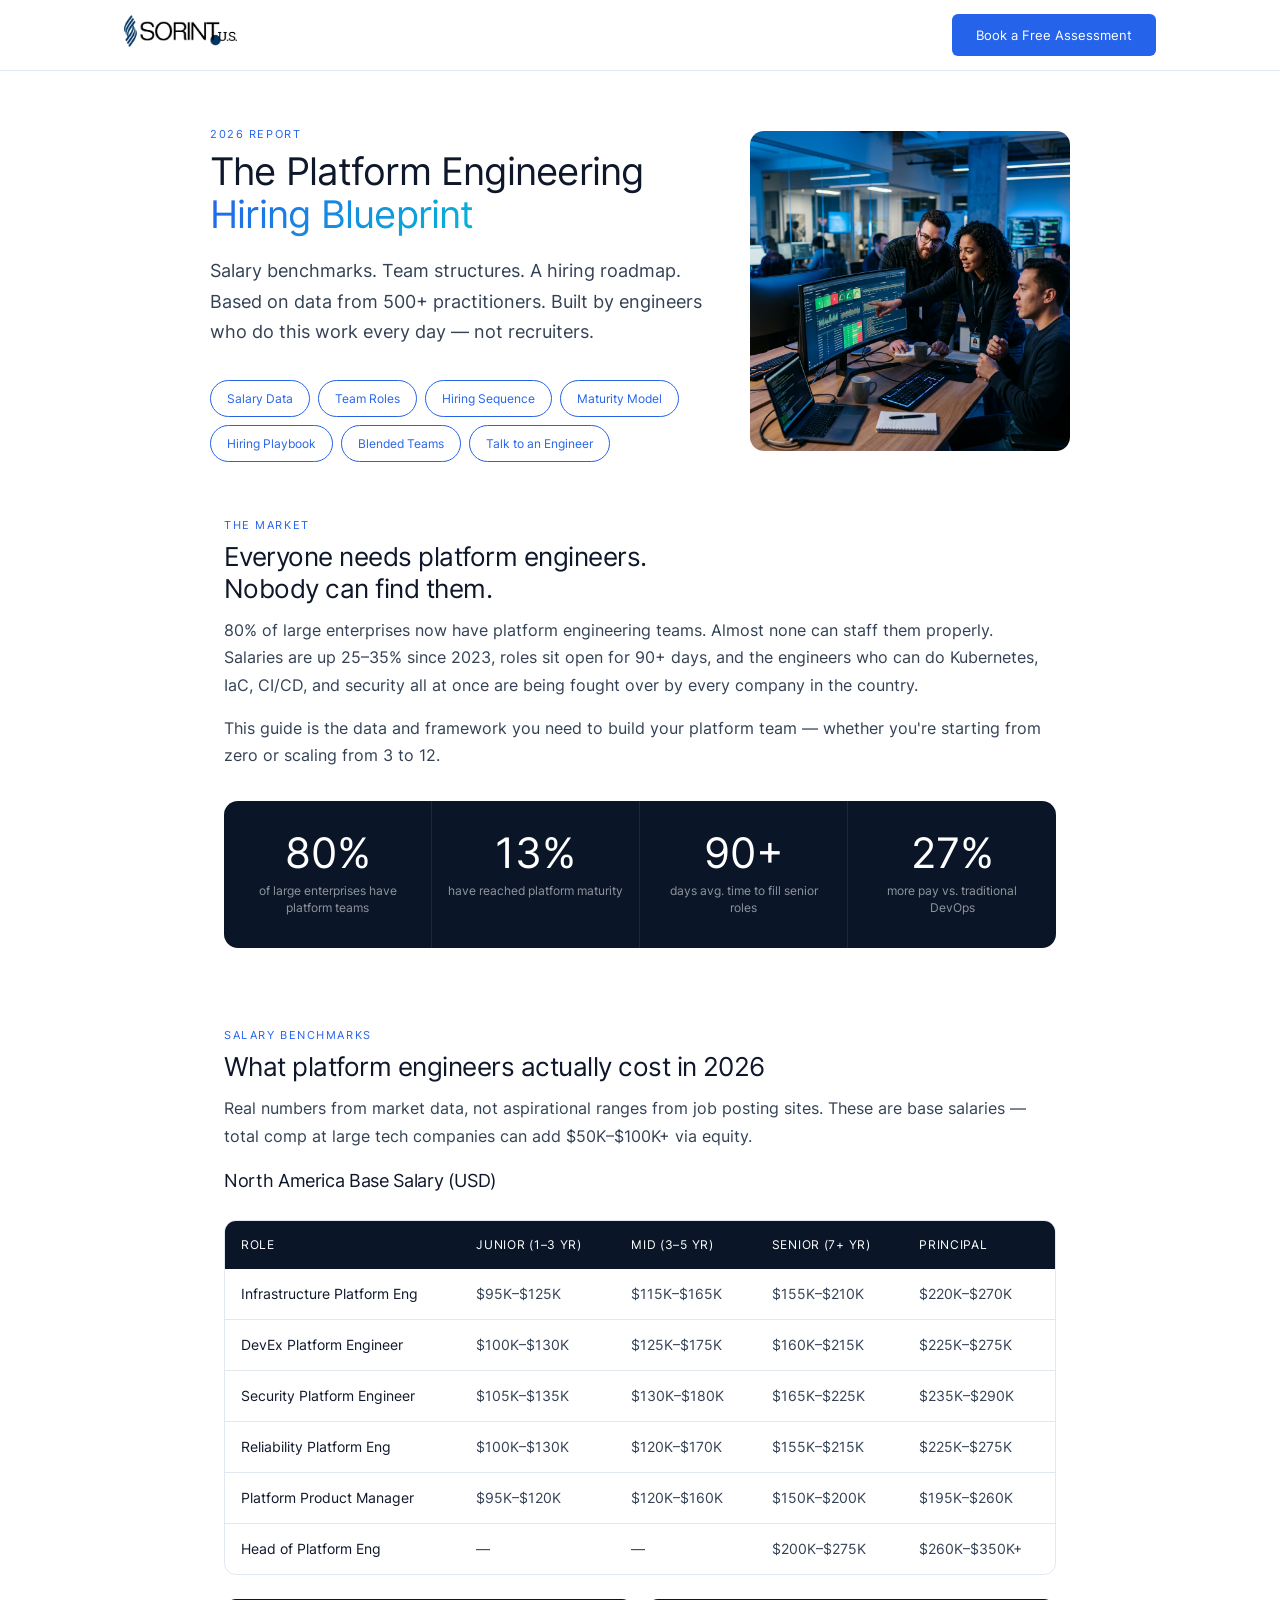
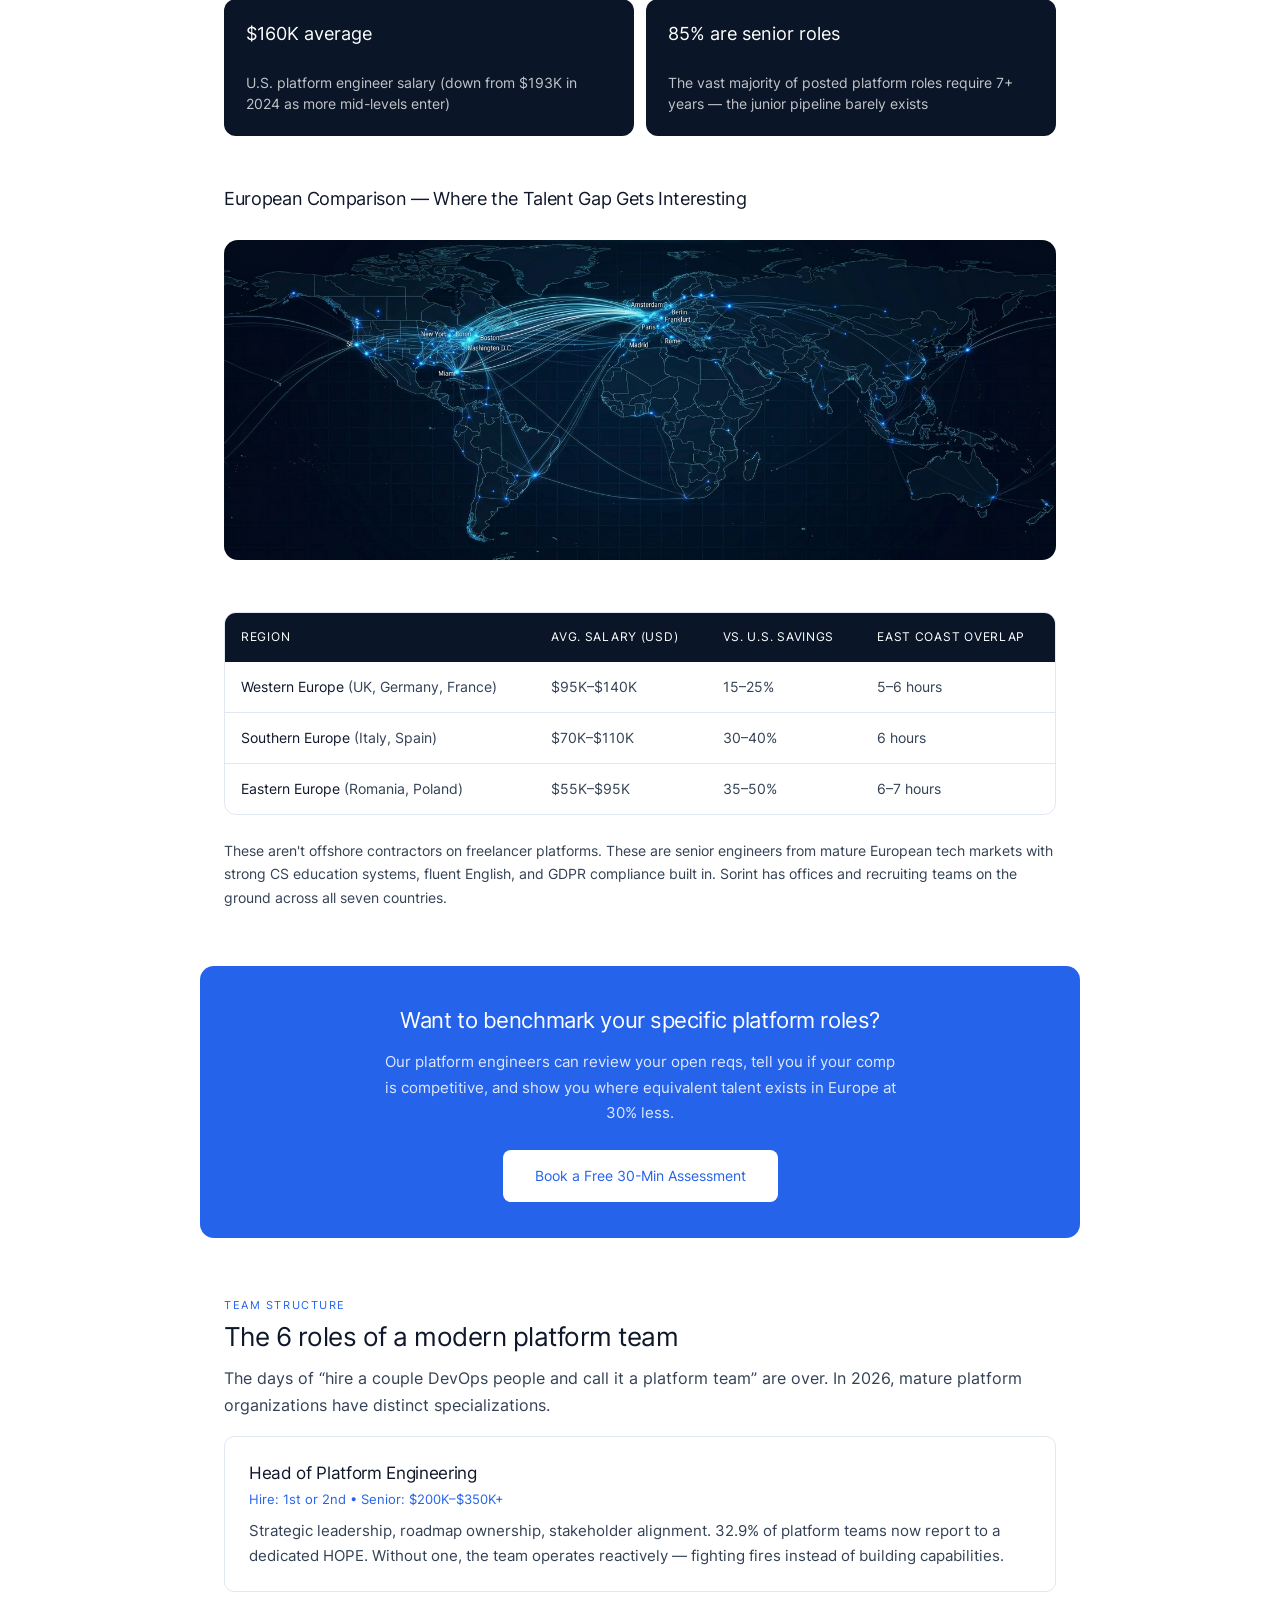
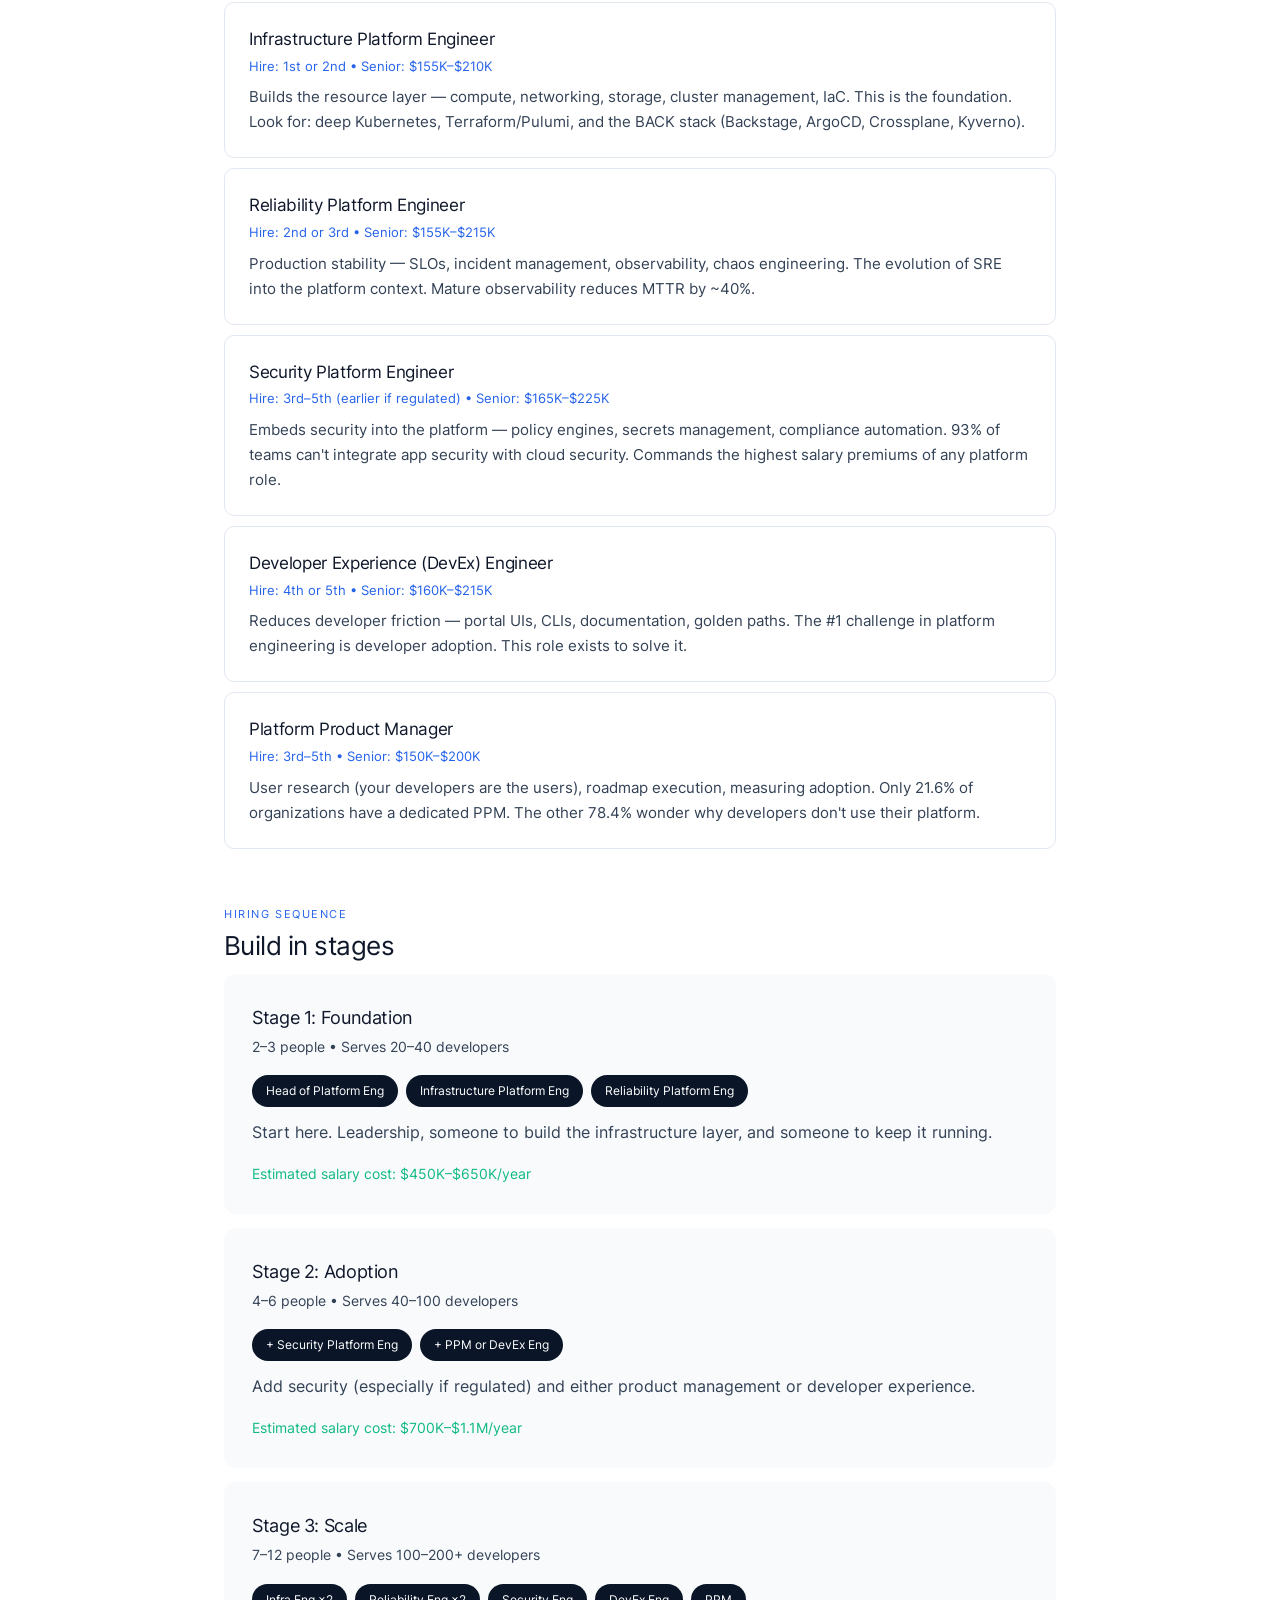
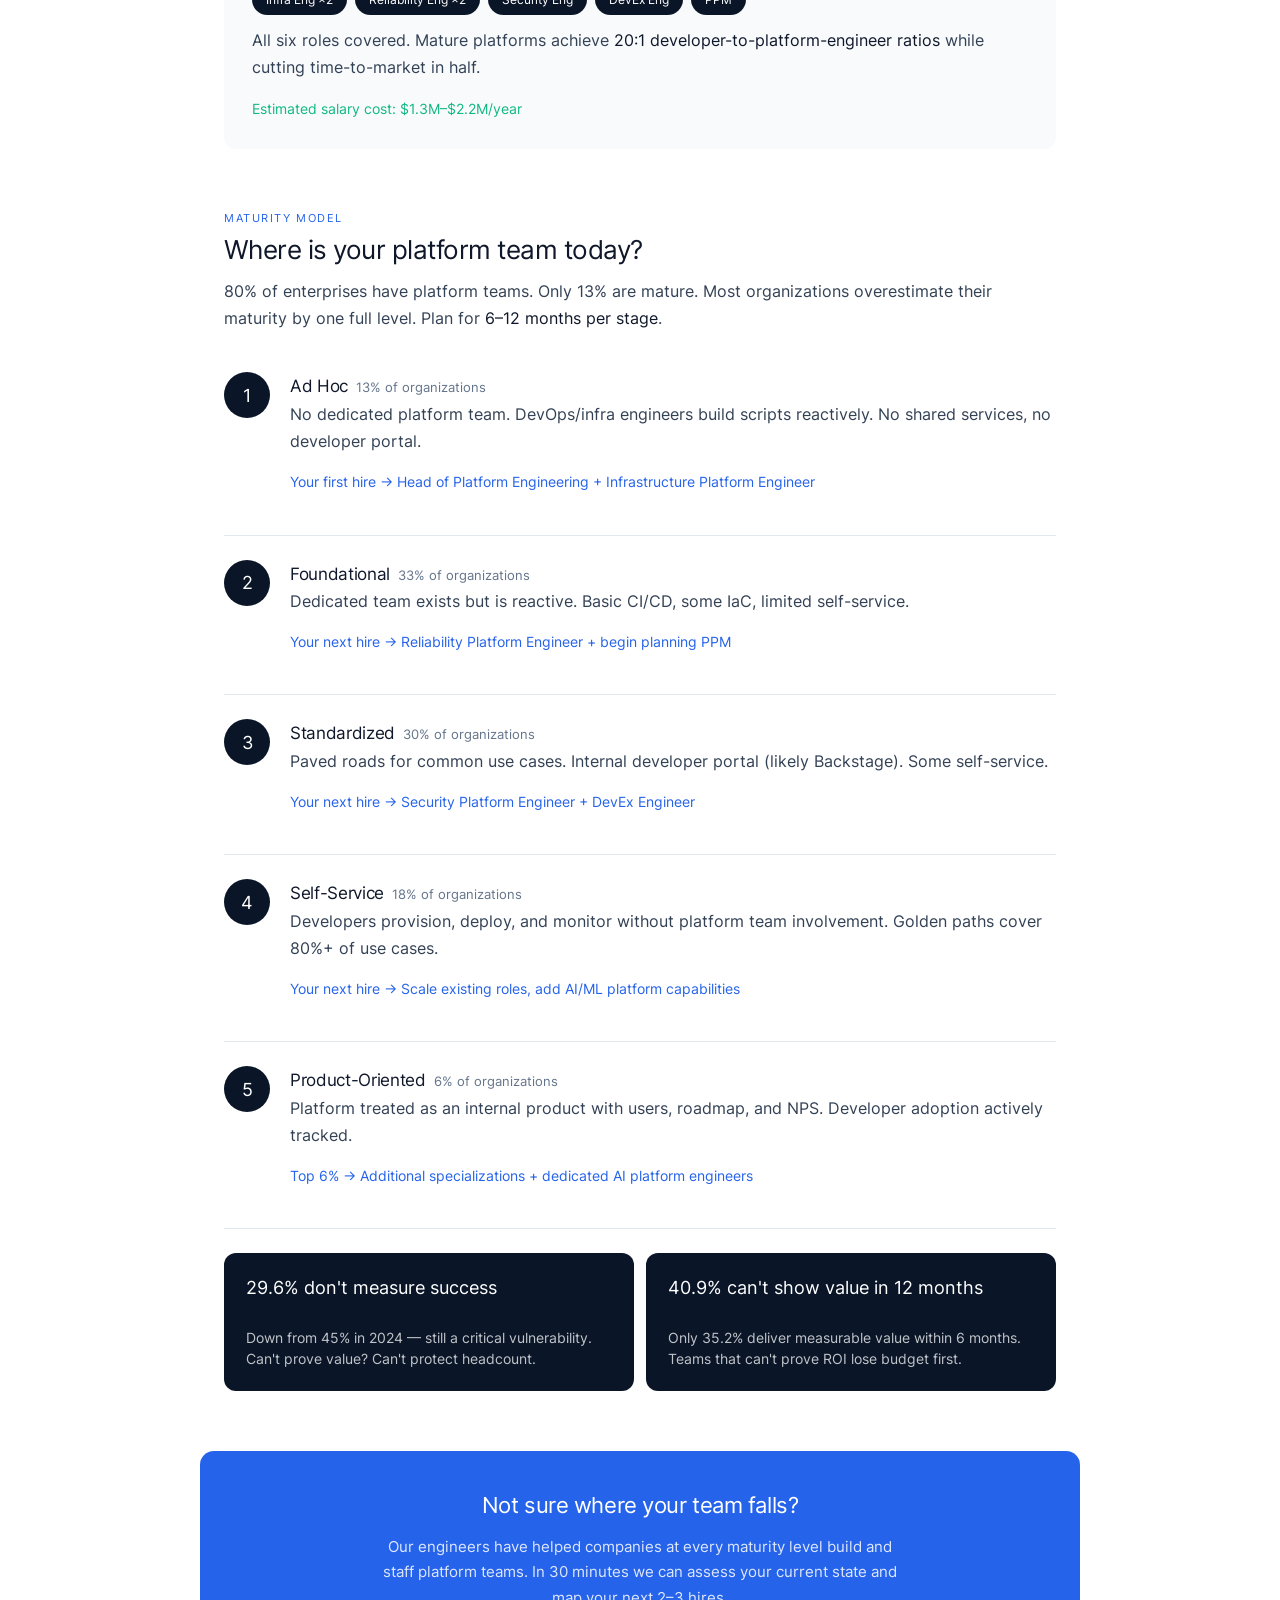
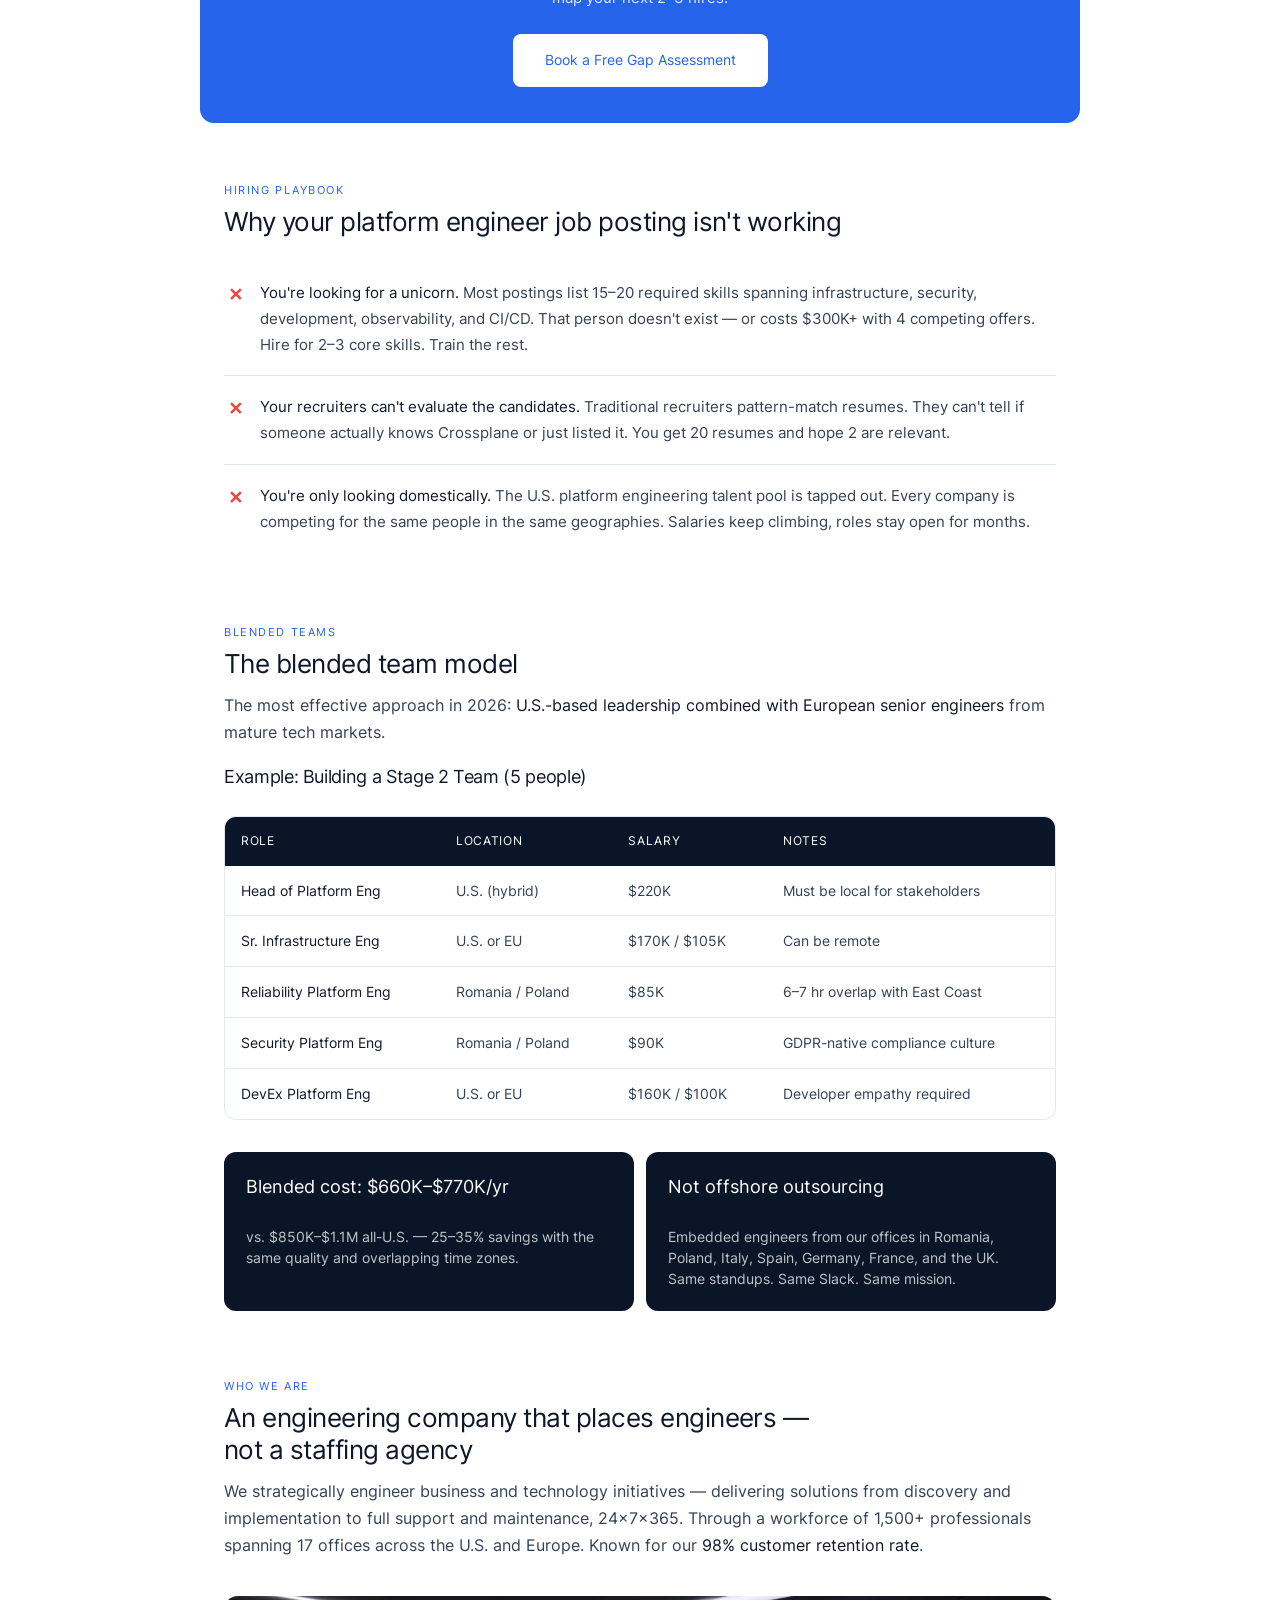
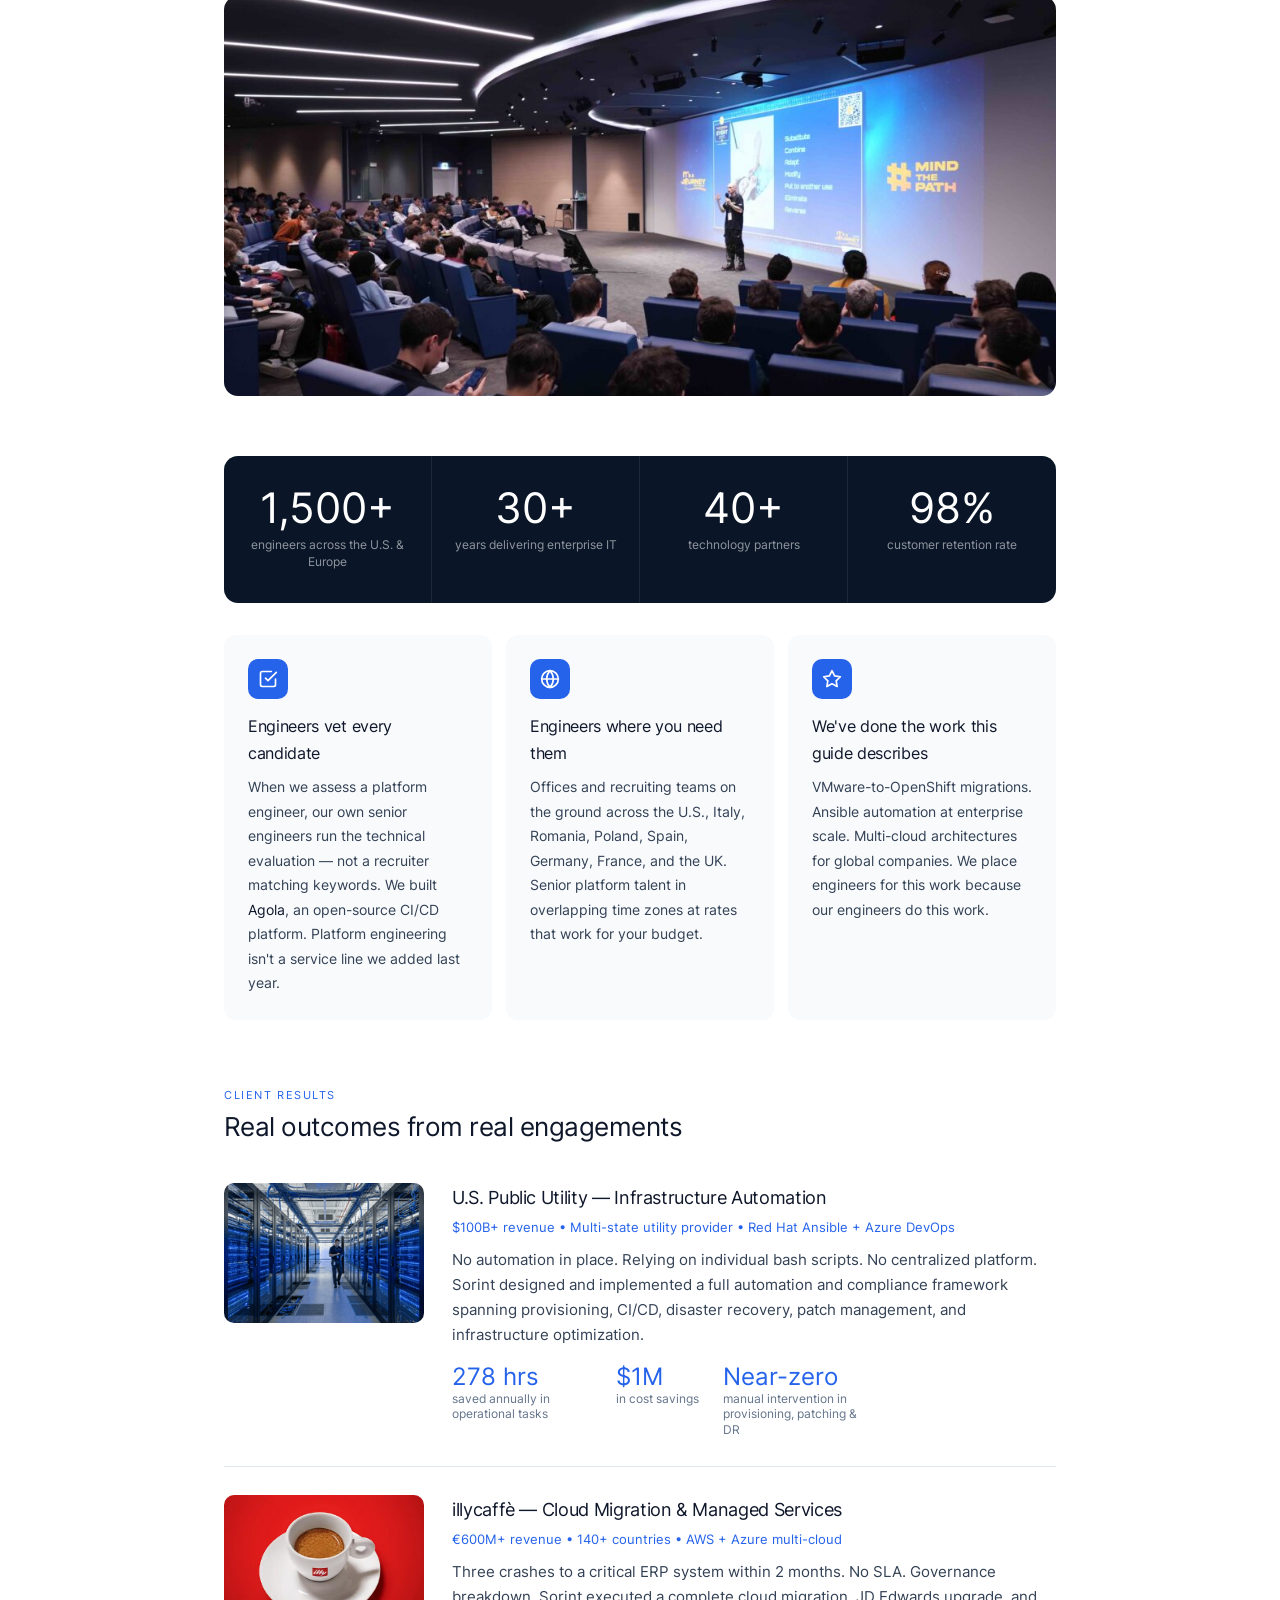
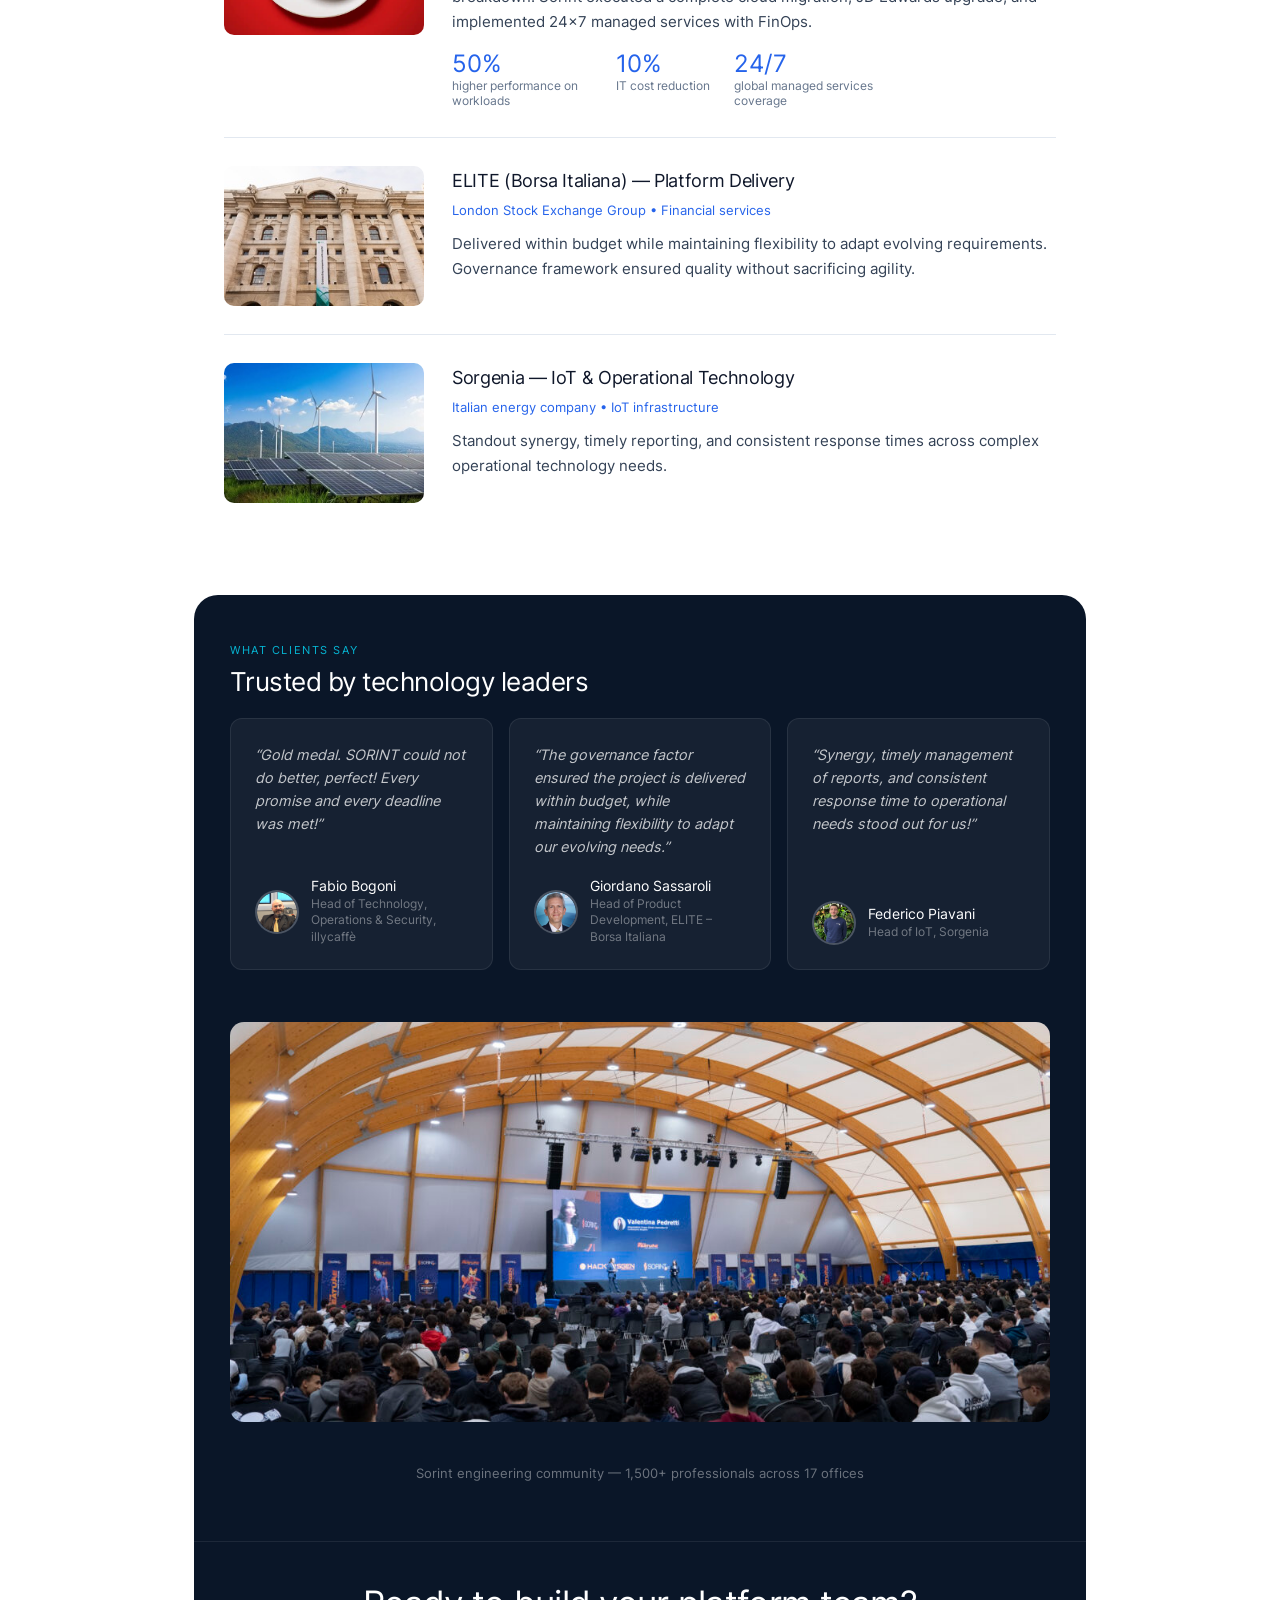
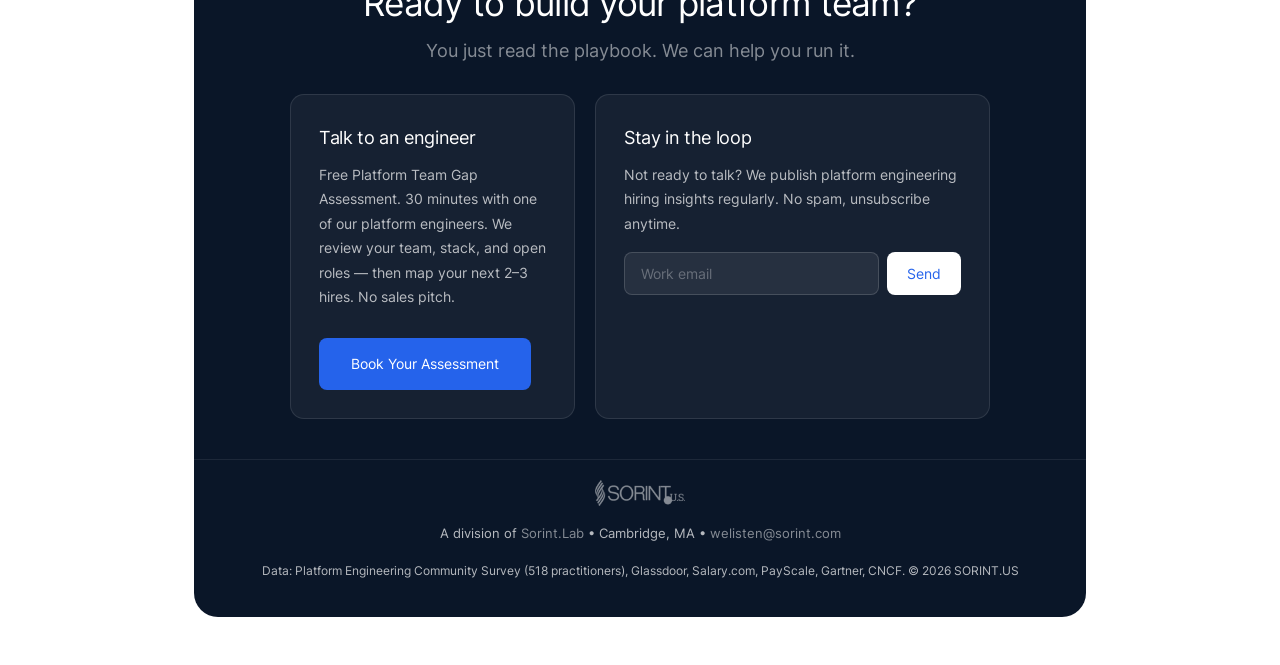
==== index.html @ e0810f4f "Initial deploy: 2026 Platform Engineering Hiring Blueprint Static landing page for Sorint.US lead ge" ====
<!DOCTYPE html>
<html lang="en">
<head>
  <meta charset="UTF-8">
  <meta name="viewport" content="width=device-width, initial-scale=1.0">
  <title>2026 Platform Engineering Hiring Blueprint | Sorint.US</title>
  <meta name="description" content="Salary benchmarks, team structures, and a hiring roadmap for platform engineering teams. Based on 500+ practitioners. Built by engineers, not recruiters.">
  <link rel="stylesheet" href="styles.css">
</head>
<body>

  <!-- ========== HEADER ========== -->
  <header class="site-header">
    <div class="wide">
      <a href="https://sorint.com" target="_blank" rel="noopener">
        <img src="images/SORINT.us-dark-blue-black-300x85.png" alt="SORINT.US">
      </a>
      <a href="#talk" class="header-cta">Book a Free Assessment</a>
    </div>
  </header>

  <!-- ========== HERO ========== -->
  <section class="hero">
    <div class="container hero-grid">
      <div class="hero-text">
        <span class="label">2026 Report</span>
        <h1>The Platform Engineering<br><span class="text-gradient">Hiring Blueprint</span></h1>
        <p class="subhead">
          Salary benchmarks. Team structures. A hiring roadmap.
          Based on data from 500+ practitioners.
          Built by engineers who do this work every day &mdash; not recruiters.
        </p>
        <nav class="jump-nav">
          <a href="#salaries">Salary Data</a>
          <a href="#team">Team Roles</a>
          <a href="#stages">Hiring Sequence</a>
          <a href="#maturity">Maturity Model</a>
          <a href="#playbook">Hiring Playbook</a>
          <a href="#blended">Blended Teams</a>
          <a href="#talk">Talk to an Engineer</a>
        </nav>
      </div>
      <div class="hero-img-wrap">
        <img src="images/hero.jpg" alt="Platform engineers collaborating on infrastructure dashboards" class="hero-img">
      </div>
    </div>
  </section>

  <!-- ========== THE PROBLEM ========== -->
  <section>
    <div class="container">
      <span class="label">The Market</span>
      <h2>Everyone needs platform engineers.<br>Nobody can find them.</h2>
      <p>
        80% of large enterprises now have platform engineering teams. Almost none can staff them properly. Salaries are up 25&ndash;35% since 2023, roles sit open for 90+ days, and the engineers who can do Kubernetes, IaC, CI/CD, and security all at once are being fought over by every company in the country.
      </p>
      <p>
        This guide is the data and framework you need to build your platform team &mdash; whether you're starting from zero or scaling from 3 to 12.
      </p>

      <div class="stats-bar">
        <div class="stat">
          <div class="stat-number">80%</div>
          <div class="stat-label">of large enterprises have platform teams</div>
        </div>
        <div class="stat">
          <div class="stat-number">13%</div>
          <div class="stat-label">have reached platform maturity</div>
        </div>
        <div class="stat">
          <div class="stat-number">90+</div>
          <div class="stat-label">days avg. time to fill senior roles</div>
        </div>
        <div class="stat">
          <div class="stat-number">27%</div>
          <div class="stat-label">more pay vs. traditional DevOps</div>
        </div>
      </div>
    </div>
  </section>

  <!-- ========== SALARY DATA ========== -->
  <section id="salaries">
    <div class="container">
      <span class="label">Salary Benchmarks</span>
      <h2>What platform engineers actually cost in 2026</h2>
      <p>Real numbers from market data, not aspirational ranges from job posting sites. These are base salaries &mdash; total comp at large tech companies can add $50K&ndash;$100K+ via equity.</p>

      <h3>North America Base Salary (USD)</h3>
      <div class="table-wrap">
        <table>
          <thead>
            <tr>
              <th>Role</th>
              <th>Junior (1&ndash;3 yr)</th>
              <th>Mid (3&ndash;5 yr)</th>
              <th>Senior (7+ yr)</th>
              <th>Principal</th>
            </tr>
          </thead>
          <tbody>
            <tr><td><strong>Infrastructure Platform Eng</strong></td><td>$95K&ndash;$125K</td><td>$115K&ndash;$165K</td><td>$155K&ndash;$210K</td><td>$220K&ndash;$270K</td></tr>
            <tr><td><strong>DevEx Platform Engineer</strong></td><td>$100K&ndash;$130K</td><td>$125K&ndash;$175K</td><td>$160K&ndash;$215K</td><td>$225K&ndash;$275K</td></tr>
            <tr><td><strong>Security Platform Engineer</strong></td><td>$105K&ndash;$135K</td><td>$130K&ndash;$180K</td><td>$165K&ndash;$225K</td><td>$235K&ndash;$290K</td></tr>
            <tr><td><strong>Reliability Platform Eng</strong></td><td>$100K&ndash;$130K</td><td>$120K&ndash;$170K</td><td>$155K&ndash;$215K</td><td>$225K&ndash;$275K</td></tr>
            <tr><td><strong>Platform Product Manager</strong></td><td>$95K&ndash;$120K</td><td>$120K&ndash;$160K</td><td>$150K&ndash;$200K</td><td>$195K&ndash;$260K</td></tr>
            <tr><td><strong>Head of Platform Eng</strong></td><td>&mdash;</td><td>&mdash;</td><td>$200K&ndash;$275K</td><td>$260K&ndash;$350K+</td></tr>
          </tbody>
        </table>
      </div>

      <div class="key-stats">
        <div class="key-stat">
          <strong>$160K average</strong><br>
          <span style="color: var(--text-muted); font-size: 0.88rem;">U.S. platform engineer salary (down from $193K in 2024 as more mid-levels enter)</span>
        </div>
        <div class="key-stat">
          <strong>85% are senior roles</strong><br>
          <span style="color: var(--text-muted); font-size: 0.88rem;">The vast majority of posted platform roles require 7+ years &mdash; the junior pipeline barely exists</span>
        </div>
      </div>

      <h3 style="margin-top: 48px;">European Comparison &mdash; Where the Talent Gap Gets Interesting</h3>
      <img src="images/global-map.jpg" alt="US-Europe connectivity network" class="section-photo" style="max-height: 320px; object-fit: cover;">
      <div class="table-wrap">
        <table>
          <thead>
            <tr>
              <th>Region</th>
              <th>Avg. Salary (USD)</th>
              <th>vs. U.S. Savings</th>
              <th>East Coast Overlap</th>
            </tr>
          </thead>
          <tbody>
            <tr><td><strong>Western Europe</strong> (UK, Germany, France)</td><td>$95K&ndash;$140K</td><td>15&ndash;25%</td><td>5&ndash;6 hours</td></tr>
            <tr><td><strong>Southern Europe</strong> (Italy, Spain)</td><td>$70K&ndash;$110K</td><td>30&ndash;40%</td><td>6 hours</td></tr>
            <tr><td><strong>Eastern Europe</strong> (Romania, Poland)</td><td>$55K&ndash;$95K</td><td>35&ndash;50%</td><td>6&ndash;7 hours</td></tr>
          </tbody>
        </table>
      </div>
      <p style="color: var(--text-muted); font-size: 0.88rem;">
        These aren't offshore contractors on freelancer platforms. These are senior engineers from mature European tech markets with strong CS education systems, fluent English, and GDPR compliance built in. Sorint has offices and recruiting teams on the ground across all seven countries.
      </p>
    </div>
  </section>

  <!-- ========== CTA 1 ========== -->
  <div class="cta-wrap">
    <div class="cta-banner">
      <h3>Want to benchmark your specific platform roles?</h3>
      <p>Our platform engineers can review your open reqs, tell you if your comp is competitive, and show you where equivalent talent exists in Europe at 30% less.</p>
      <a href="#talk" class="btn">Book a Free 30-Min Assessment</a>
    </div>
  </div>

  <!-- ========== TEAM STRUCTURE ========== -->
  <section id="team">
    <div class="container">
      <span class="label">Team Structure</span>
      <h2>The 6 roles of a modern platform team</h2>
      <p>The days of &ldquo;hire a couple DevOps people and call it a platform team&rdquo; are over. In 2026, mature platform organizations have distinct specializations.</p>

      <div class="role-card">
        <h3>Head of Platform Engineering</h3>
        <p class="role-meta">Hire: 1st or 2nd &bull; Senior: $200K&ndash;$350K+</p>
        <p>Strategic leadership, roadmap ownership, stakeholder alignment. 32.9% of platform teams now report to a dedicated HOPE. Without one, the team operates reactively &mdash; fighting fires instead of building capabilities.</p>
      </div>

      <div class="role-card">
        <h3>Infrastructure Platform Engineer</h3>
        <p class="role-meta">Hire: 1st or 2nd &bull; Senior: $155K&ndash;$210K</p>
        <p>Builds the resource layer &mdash; compute, networking, storage, cluster management, IaC. This is the foundation. Look for: deep Kubernetes, Terraform/Pulumi, and the BACK stack (Backstage, ArgoCD, Crossplane, Kyverno).</p>
      </div>

      <div class="role-card">
        <h3>Reliability Platform Engineer</h3>
        <p class="role-meta">Hire: 2nd or 3rd &bull; Senior: $155K&ndash;$215K</p>
        <p>Production stability &mdash; SLOs, incident management, observability, chaos engineering. The evolution of SRE into the platform context. Mature observability reduces MTTR by ~40%.</p>
      </div>

      <div class="role-card">
        <h3>Security Platform Engineer</h3>
        <p class="role-meta">Hire: 3rd&ndash;5th (earlier if regulated) &bull; Senior: $165K&ndash;$225K</p>
        <p>Embeds security into the platform &mdash; policy engines, secrets management, compliance automation. 93% of teams can't integrate app security with cloud security. Commands the highest salary premiums of any platform role.</p>
      </div>

      <div class="role-card">
        <h3>Developer Experience (DevEx) Engineer</h3>
        <p class="role-meta">Hire: 4th or 5th &bull; Senior: $160K&ndash;$215K</p>
        <p>Reduces developer friction &mdash; portal UIs, CLIs, documentation, golden paths. The #1 challenge in platform engineering is developer adoption. This role exists to solve it.</p>
      </div>

      <div class="role-card">
        <h3>Platform Product Manager</h3>
        <p class="role-meta">Hire: 3rd&ndash;5th &bull; Senior: $150K&ndash;$200K</p>
        <p>User research (your developers are the users), roadmap execution, measuring adoption. Only 21.6% of organizations have a dedicated PPM. The other 78.4% wonder why developers don't use their platform.</p>
      </div>

    </div>
  </section>

  <section id="stages">
    <div class="container">
      <span class="label">Hiring Sequence</span>
      <h2>Build in stages</h2>

      <div class="stage">
        <h3>Stage 1: Foundation</h3>
        <p style="color: var(--text-muted); font-size: 0.9rem;">2&ndash;3 people &bull; Serves 20&ndash;40 developers</p>
        <div class="stage-roles">
          <span>Head of Platform Eng</span>
          <span>Infrastructure Platform Eng</span>
          <span>Reliability Platform Eng</span>
        </div>
        <p>Start here. Leadership, someone to build the infrastructure layer, and someone to keep it running.</p>
        <div class="cost">Estimated salary cost: $450K&ndash;$650K/year</div>
      </div>

      <div class="stage">
        <h3>Stage 2: Adoption</h3>
        <p style="color: var(--text-muted); font-size: 0.9rem;">4&ndash;6 people &bull; Serves 40&ndash;100 developers</p>
        <div class="stage-roles">
          <span>+ Security Platform Eng</span>
          <span>+ PPM or DevEx Eng</span>
        </div>
        <p>Add security (especially if regulated) and either product management or developer experience.</p>
        <div class="cost">Estimated salary cost: $700K&ndash;$1.1M/year</div>
      </div>

      <div class="stage">
        <h3>Stage 3: Scale</h3>
        <p style="color: var(--text-muted); font-size: 0.9rem;">7&ndash;12 people &bull; Serves 100&ndash;200+ developers</p>
        <div class="stage-roles">
          <span>Infra Eng &times;2</span>
          <span>Reliability Eng &times;2</span>
          <span>Security Eng</span>
          <span>DevEx Eng</span>
          <span>PPM</span>
        </div>
        <p>All six roles covered. Mature platforms achieve <strong>20:1 developer-to-platform-engineer ratios</strong> while cutting time-to-market in half.</p>
        <div class="cost">Estimated salary cost: $1.3M&ndash;$2.2M/year</div>
      </div>
    </div>
  </section>

  <!-- ========== MATURITY MODEL ========== -->
  <section id="maturity">
    <div class="container">
      <span class="label">Maturity Model</span>
      <h2>Where is your platform team today?</h2>
      <p>80% of enterprises have platform teams. Only 13% are mature. Most organizations overestimate their maturity by one full level. Plan for <strong>6&ndash;12 months per stage</strong>.</p>

      <div class="maturity-level">
        <div class="maturity-num">1</div>
        <div class="maturity-body">
          <h3>Ad Hoc</h3><span class="maturity-pct">13% of organizations</span>
          <p>No dedicated platform team. DevOps/infra engineers build scripts reactively. No shared services, no developer portal.</p>
          <p class="next-hire">Your first hire &rarr; Head of Platform Engineering + Infrastructure Platform Engineer</p>
        </div>
      </div>

      <div class="maturity-level">
        <div class="maturity-num">2</div>
        <div class="maturity-body">
          <h3>Foundational</h3><span class="maturity-pct">33% of organizations</span>
          <p>Dedicated team exists but is reactive. Basic CI/CD, some IaC, limited self-service.</p>
          <p class="next-hire">Your next hire &rarr; Reliability Platform Engineer + begin planning PPM</p>
        </div>
      </div>

      <div class="maturity-level">
        <div class="maturity-num">3</div>
        <div class="maturity-body">
          <h3>Standardized</h3><span class="maturity-pct">30% of organizations</span>
          <p>Paved roads for common use cases. Internal developer portal (likely Backstage). Some self-service.</p>
          <p class="next-hire">Your next hire &rarr; Security Platform Engineer + DevEx Engineer</p>
        </div>
      </div>

      <div class="maturity-level">
        <div class="maturity-num">4</div>
        <div class="maturity-body">
          <h3>Self-Service</h3><span class="maturity-pct">18% of organizations</span>
          <p>Developers provision, deploy, and monitor without platform team involvement. Golden paths cover 80%+ of use cases.</p>
          <p class="next-hire">Your next hire &rarr; Scale existing roles, add AI/ML platform capabilities</p>
        </div>
      </div>

      <div class="maturity-level">
        <div class="maturity-num">5</div>
        <div class="maturity-body">
          <h3>Product-Oriented</h3><span class="maturity-pct">6% of organizations</span>
          <p>Platform treated as an internal product with users, roadmap, and NPS. Developer adoption actively tracked.</p>
          <p class="next-hire">Top 6% &rarr; Additional specializations + dedicated AI platform engineers</p>
        </div>
      </div>

      <div class="key-stats" style="margin-top: 24px;">
        <div class="key-stat">
          <strong>29.6% don't measure success</strong><br>
          <span style="color: var(--text-muted); font-size: 0.88rem;">Down from 45% in 2024 &mdash; still a critical vulnerability. Can't prove value? Can't protect headcount.</span>
        </div>
        <div class="key-stat">
          <strong>40.9% can't show value in 12 months</strong><br>
          <span style="color: var(--text-muted); font-size: 0.88rem;">Only 35.2% deliver measurable value within 6 months. Teams that can't prove ROI lose budget first.</span>
        </div>
      </div>
    </div>
  </section>

  <!-- ========== CTA 2 ========== -->
  <div class="cta-wrap">
    <div class="cta-banner">
      <h3>Not sure where your team falls?</h3>
      <p>Our engineers have helped companies at every maturity level build and staff platform teams. In 30 minutes we can assess your current state and map your next 2&ndash;3 hires.</p>
      <a href="#talk" class="btn">Book a Free Gap Assessment</a>
    </div>
  </div>

  <!-- ========== HIRING PLAYBOOK ========== -->
  <section id="playbook">
    <div class="container">
      <span class="label">Hiring Playbook</span>
      <h2>Why your platform engineer job posting isn't working</h2>

      <ul class="problem-list">
        <li>
          <strong>You're looking for a unicorn.</strong>
          Most postings list 15&ndash;20 required skills spanning infrastructure, security, development, observability, and CI/CD. That person doesn't exist &mdash; or costs $300K+ with 4 competing offers. Hire for 2&ndash;3 core skills. Train the rest.
        </li>
        <li>
          <strong>Your recruiters can't evaluate the candidates.</strong>
          Traditional recruiters pattern-match resumes. They can't tell if someone actually knows Crossplane or just listed it. You get 20 resumes and hope 2 are relevant.
        </li>
        <li>
          <strong>You're only looking domestically.</strong>
          The U.S. platform engineering talent pool is tapped out. Every company is competing for the same people in the same geographies. Salaries keep climbing, roles stay open for months.
        </li>
      </ul>

    </div>
  </section>

  <section id="blended">
    <div class="container">
      <span class="label">Blended Teams</span>
      <h2>The blended team model</h2>
      <p>The most effective approach in 2026: <strong>U.S.-based leadership combined with European senior engineers</strong> from mature tech markets.</p>

      <h3>Example: Building a Stage 2 Team (5 people)</h3>
      <div class="table-wrap">
        <table>
          <thead>
            <tr><th>Role</th><th>Location</th><th>Salary</th><th>Notes</th></tr>
          </thead>
          <tbody>
            <tr><td><strong>Head of Platform Eng</strong></td><td>U.S. (hybrid)</td><td>$220K</td><td>Must be local for stakeholders</td></tr>
            <tr><td><strong>Sr. Infrastructure Eng</strong></td><td>U.S. or EU</td><td>$170K / $105K</td><td>Can be remote</td></tr>
            <tr><td><strong>Reliability Platform Eng</strong></td><td>Romania / Poland</td><td>$85K</td><td>6&ndash;7 hr overlap with East Coast</td></tr>
            <tr><td><strong>Security Platform Eng</strong></td><td>Romania / Poland</td><td>$90K</td><td>GDPR-native compliance culture</td></tr>
            <tr><td><strong>DevEx Platform Eng</strong></td><td>U.S. or EU</td><td>$160K / $100K</td><td>Developer empathy required</td></tr>
          </tbody>
        </table>
      </div>

      <div class="key-stats" style="margin-top: 32px;">
        <div class="key-stat">
          <strong>Blended cost: $660K&ndash;$770K/yr</strong><br>
          <span style="color: var(--text-muted); font-size: 0.88rem;">vs. $850K&ndash;$1.1M all-U.S. &mdash; 25&ndash;35% savings with the same quality and overlapping time zones.</span>
        </div>
        <div class="key-stat">
          <strong>Not offshore outsourcing</strong><br>
          <span style="color: var(--text-muted); font-size: 0.88rem;">Embedded engineers from our offices in Romania, Poland, Italy, Spain, Germany, France, and the UK. Same standups. Same Slack. Same mission.</span>
        </div>
      </div>
    </div>
  </section>

  <!-- ========== CREDIBILITY ========== -->
  <section>
    <div class="container">
      <span class="label">Who We Are</span>
      <h2>An engineering company that places engineers &mdash;<br>not a staffing agency</h2>

      <p>
        We strategically engineer business and technology initiatives &mdash; delivering solutions from discovery and implementation to full support and maintenance, 24&times;7&times;365. Through a workforce of 1,500+ professionals spanning 17 offices across the U.S. and Europe. Known for our <strong>98% customer retention rate</strong>.
      </p>

      <!-- Hero photo -->
      <img src="images/team-collab.jpg" alt="Sorint engineering presentation" class="section-photo">

      <div class="stats-bar">
        <div class="stat">
          <div class="stat-number">1,500+</div>
          <div class="stat-label">engineers across the U.S. &amp; Europe</div>
        </div>
        <div class="stat">
          <div class="stat-number">30+</div>
          <div class="stat-label">years delivering enterprise IT</div>
        </div>
        <div class="stat">
          <div class="stat-number">40+</div>
          <div class="stat-label">technology partners</div>
        </div>
        <div class="stat">
          <div class="stat-number">98%</div>
          <div class="stat-label">customer retention rate</div>
        </div>
      </div>

      <div class="diff-grid" style="margin-top: 32px;">
        <div class="diff-card">
          <div class="diff-icon"><svg width="20" height="20" fill="none" stroke="#fff" stroke-width="2" stroke-linecap="round" stroke-linejoin="round" viewBox="0 0 24 24"><path d="M9 11l3 3L22 4"/><path d="M21 12v7a2 2 0 0 1-2 2H5a2 2 0 0 1-2-2V5a2 2 0 0 1 2-2h11"/></svg></div>
          <h3>Engineers vet every candidate</h3>
          <p>When we assess a platform engineer, our own senior engineers run the technical evaluation &mdash; not a recruiter matching keywords. We built <strong>Agola</strong>, an open-source CI/CD platform. Platform engineering isn't a service line we added last year.</p>
        </div>
        <div class="diff-card">
          <div class="diff-icon"><svg width="20" height="20" fill="none" stroke="#fff" stroke-width="2" stroke-linecap="round" stroke-linejoin="round" viewBox="0 0 24 24"><circle cx="12" cy="12" r="10"/><line x1="2" y1="12" x2="22" y2="12"/><path d="M12 2a15.3 15.3 0 0 1 4 10 15.3 15.3 0 0 1-4 10 15.3 15.3 0 0 1-4-10 15.3 15.3 0 0 1 4-10z"/></svg></div>
          <h3>Engineers where you need them</h3>
          <p>Offices and recruiting teams on the ground across the U.S., Italy, Romania, Poland, Spain, Germany, France, and the UK. Senior platform talent in overlapping time zones at rates that work for your budget.</p>
        </div>
        <div class="diff-card">
          <div class="diff-icon"><svg width="20" height="20" fill="none" stroke="#fff" stroke-width="2" stroke-linecap="round" stroke-linejoin="round" viewBox="0 0 24 24"><polygon points="12 2 15.09 8.26 22 9.27 17 14.14 18.18 21.02 12 17.77 5.82 21.02 7 14.14 2 9.27 8.91 8.26 12 2"/></svg></div>
          <h3>We've done the work this guide describes</h3>
          <p>VMware-to-OpenShift migrations. Ansible automation at enterprise scale. Multi-cloud architectures for global companies. We place engineers for this work because our engineers do this work.</p>
        </div>
      </div>
    </div>
  </section>

  <!-- ========== CASE STUDIES ========== -->
  <section>
    <div class="container">
      <span class="label">Client Results</span>
      <h2>Real outcomes from real engagements</h2>

      <div class="case-study">
        <div class="case-study-img">
          <img src="images/case-datacenter.jpg" alt="Enterprise data center infrastructure">
        </div>
        <div class="case-study-body">
          <h3>U.S. Public Utility &mdash; Infrastructure Automation</h3>
          <p class="case-study-meta">$100B+ revenue &bull; Multi-state utility provider &bull; Red Hat Ansible + Azure DevOps</p>
          <p>No automation in place. Relying on individual bash scripts. No centralized platform. Sorint designed and implemented a full automation and compliance framework spanning provisioning, CI/CD, disaster recovery, patch management, and infrastructure optimization.</p>
          <div class="case-study-results">
            <div class="case-result">
              <div class="case-result-num">278 hrs</div>
              <div class="case-result-label">saved annually in operational tasks</div>
            </div>
            <div class="case-result">
              <div class="case-result-num">$1M</div>
              <div class="case-result-label">in cost savings</div>
            </div>
            <div class="case-result">
              <div class="case-result-num">Near-zero</div>
              <div class="case-result-label">manual intervention in provisioning, patching &amp; DR</div>
            </div>
          </div>
        </div>
      </div>

      <div class="case-study">
        <div class="case-study-img">
          <img src="images/Picture-2.png" alt="illycaffe">
        </div>
        <div class="case-study-body">
          <h3>illycaff&egrave; &mdash; Cloud Migration &amp; Managed Services</h3>
          <p class="case-study-meta">&euro;600M+ revenue &bull; 140+ countries &bull; AWS + Azure multi-cloud</p>
          <p>Three crashes to a critical ERP system within 2 months. No SLA. Governance breakdown. Sorint executed a complete cloud migration, JD Edwards upgrade, and implemented 24&times;7 managed services with FinOps.</p>
          <div class="case-study-results">
            <div class="case-result">
              <div class="case-result-num">50%</div>
              <div class="case-result-label">higher performance on workloads</div>
            </div>
            <div class="case-result">
              <div class="case-result-num">10%</div>
              <div class="case-result-label">IT cost reduction</div>
            </div>
            <div class="case-result">
              <div class="case-result-num">24/7</div>
              <div class="case-result-label">global managed services coverage</div>
            </div>
          </div>
        </div>
      </div>

      <div class="case-study">
        <div class="case-study-img">
          <img src="images/Picture-1.jpg" alt="Borsa Italiana">
        </div>
        <div class="case-study-body">
          <h3>ELITE (Borsa Italiana) &mdash; Platform Delivery</h3>
          <p class="case-study-meta">London Stock Exchange Group &bull; Financial services</p>
          <p>Delivered within budget while maintaining flexibility to adapt evolving requirements. Governance framework ensured quality without sacrificing agility.</p>
        </div>
      </div>

      <div class="case-study">
        <div class="case-study-img">
          <img src="images/Picture-3.jpg" alt="Sorgenia renewable energy">
        </div>
        <div class="case-study-body">
          <h3>Sorgenia &mdash; IoT &amp; Operational Technology</h3>
          <p class="case-study-meta">Italian energy company &bull; IoT infrastructure</p>
          <p>Standout synergy, timely reporting, and consistent response times across complex operational technology needs.</p>
        </div>
      </div>
    </div>
  </section>

  <!-- ========== TESTIMONIALS + CTA ========== -->
  <div class="dark-bottom">

  <div class="dark-card">
  <section>
    <div>
      <span class="label">What Clients Say</span>
      <h2>Trusted by technology leaders</h2>

      <div class="testimonial-grid">
        <div class="testimonial-card">
          <blockquote>&ldquo;Gold medal. SORINT could not do better, perfect! Every promise and every deadline was met!&rdquo;</blockquote>
          <div class="testimonial-author">
            <img src="images/Fabio-Bogoni-80x80.png" alt="Fabio Bogoni">
            <div>
              <strong>Fabio Bogoni</strong>
              <span>Head of Technology, Operations &amp; Security, illycaff&egrave;</span>
            </div>
          </div>
        </div>

        <div class="testimonial-card">
          <blockquote>&ldquo;The governance factor ensured the project is delivered within budget, while maintaining flexibility to adapt our evolving needs.&rdquo;</blockquote>
          <div class="testimonial-author">
            <img src="images/Giordano-Sassaroli-80x80.png" alt="Giordano Sassaroli">
            <div>
              <strong>Giordano Sassaroli</strong>
              <span>Head of Product Development, ELITE &ndash; Borsa Italiana</span>
            </div>
          </div>
        </div>

        <div class="testimonial-card">
          <blockquote>&ldquo;Synergy, timely management of reports, and consistent response time to operational needs stood out for us!&rdquo;</blockquote>
          <div class="testimonial-author">
            <img src="images/Federico-Piavani-78x80.png" alt="Federico Piavani">
            <div>
              <strong>Federico Piavani</strong>
              <span>Head of IoT, Sorgenia</span>
            </div>
          </div>
        </div>
      </div>

      <img src="images/hackathon.jpg" alt="Sorint hackathon event" class="section-photo" style="margin-top: 32px;">
      <p style="text-align: center; color: rgba(255,255,255,0.4); font-size: 0.82rem; margin-top: 12px;">Sorint engineering community &mdash; 1,500+ professionals across 17 offices</p>
    </div>
  </section>

  <div class="final-cta" id="talk">
    <div>
      <h2>Ready to build your platform team?</h2>
      <p class="subhead" style="margin: 0 auto 12px;">You just read the playbook. We can help you run it.</p>

      <div class="final-cta-grid">
        <div class="final-cta-box">
          <h3>Talk to an engineer</h3>
          <p>Free Platform Team Gap Assessment. 30 minutes with one of our platform engineers. We review your team, stack, and open roles &mdash; then map your next 2&ndash;3 hires. No sales pitch.</p>
          <a href="https://calendly.com" class="btn" target="_blank" rel="noopener" style="margin-top: 12px; background: var(--blue); color: #fff;">Book Your Assessment</a>
        </div>
        <div class="final-cta-box">
          <h3>Stay in the loop</h3>
          <p>Not ready to talk? We publish platform engineering hiring insights regularly. No spam, unsubscribe anytime.</p>
          <form class="email-form" action="https://formspree.io/f/YOUR_FORM_ID" method="POST">
            <input type="email" name="email" placeholder="Work email" required>
            <button type="submit" class="btn">Send</button>
          </form>
        </div>
      </div>
    </div>
  </div>

  <footer>
    <div>
      <img src="images/SORINT.us-dark-blue-black-150x43.png" alt="SORINT.US"><br>
      <p>A division of <a href="https://www.sorint.com" target="_blank" rel="noopener">Sorint.Lab</a> &bull; Cambridge, MA &bull; <a href="mailto:welisten@sorint.com">welisten@sorint.com</a></p>
      <p style="margin-top: 8px; font-size: 0.75rem;">Data: Platform Engineering Community Survey (518 practitioners), Glassdoor, Salary.com, PayScale, Gartner, CNCF. &copy; 2026 SORINT.US</p>
    </div>
  </footer>

  </div><!-- end .dark-card -->
  </div><!-- end .dark-bottom -->

</body>
</html>
---- styles.css ----
/* ============================================
   SORINT.US — Platform Engineering Blueprint
   ============================================ */

/* --- Fonts --- */
@font-face {
  font-family: 'SORINTTitles';
  src: url('images/SORINTTitles.woff') format('woff');
  font-weight: normal; font-style: normal; font-display: swap;
}
@font-face {
  font-family: 'SORINTParagraph';
  src: url('images/SORINTParagraph.woff') format('woff');
  font-weight: normal; font-style: normal; font-display: swap;
}
@font-face {
  font-family: 'Inter';
  src: url('images/Inter-VariableFont_slnt_wght.woff') format('woff');
  font-weight: 100 900; font-style: normal; font-display: swap;
}

/* --- Reset --- */
*, *::before, *::after { box-sizing: border-box; margin: 0; padding: 0; }

:root {
  --navy: #0a1628;
  --navy-light: #121d33;
  --blue: #2563eb;
  --blue-bright: #3b82f6;
  --blue-pale: #dbeafe;
  --cyan: #06b6d4;
  --text-dark: #0f172a;
  --text: #334155;
  --text-light: #64748b;
  --border: #e2e8f0;
  --bg: #ffffff;
  --bg-off: #f8fafc;
  --green: #10b981;
  --red: #ef4444;
  --max-w: 880px;
}

html { scroll-behavior: smooth; }

body {
  font-family: 'Inter', 'SORINTParagraph', -apple-system, BlinkMacSystemFont, 'Segoe UI', sans-serif;
  background: var(--bg);
  color: var(--text);
  line-height: 1.7;
  font-size: 16px;
  -webkit-font-smoothing: antialiased;
}

/* --- Layout --- */
.container { max-width: var(--max-w); margin: 0 auto; padding: 0 24px; }
.wide { max-width: 1080px; margin: 0 auto; padding: 0 24px; }

section { padding: 40px 0; }
section + section { padding-top: 0; }

/* --- Typography --- */
h1, h2, h3 {
  font-family: 'SORINTTitles', 'Inter', sans-serif;
  color: var(--text-dark);
  letter-spacing: -0.02em;
}
h1 { font-size: 2.4rem; line-height: 1.12; font-weight: 800; }
h2 { font-size: 1.6rem; font-weight: 700; margin-bottom: 12px; line-height: 1.25; }
h3 { font-size: 1.1rem; font-weight: 700; margin-bottom: 6px; }
p { margin-bottom: 16px; }
strong { color: var(--text-dark); }

.subhead {
  font-size: 1.12rem;
  color: var(--text);
  line-height: 1.7;
  max-width: 620px;
}

.label {
  display: inline-block;
  font-size: 0.7rem;
  font-weight: 800;
  text-transform: uppercase;
  letter-spacing: 0.14em;
  color: var(--blue);
  margin-bottom: 6px;
}

.text-gradient {
  background: linear-gradient(135deg, var(--blue) 0%, var(--cyan) 100%);
  -webkit-background-clip: text;
  -webkit-text-fill-color: transparent;
  background-clip: text;
}

/* --- Header --- */
.site-header {
  padding: 14px 0;
  background: var(--bg);
  border-bottom: 1px solid var(--border);
  position: sticky;
  top: 0;
  z-index: 100;
}

.site-header .wide {
  display: flex;
  align-items: center;
  justify-content: space-between;
}

.site-header img { height: 32px; width: auto; }

.header-cta {
  font-size: 0.82rem;
  font-weight: 700;
  color: #fff;
  background: var(--blue);
  padding: 10px 24px;
  border-radius: 6px;
  text-decoration: none;
  transition: background 0.15s;
}
.header-cta:hover { background: var(--blue-bright); }

/* --- Hero --- */
.hero {
  padding: 48px 0;
  background: var(--bg);
}
.hero h1 { margin-bottom: 20px; }
.hero .subhead { margin-bottom: 32px; }

.hero-grid {
  display: grid;
  grid-template-columns: 1fr auto;
  gap: 32px;
  align-items: center;
  max-width: 940px;
  margin: 0 auto;
  padding: 0 40px;
}

.hero-img-wrap { display: flex; }

.hero-img {
  width: 320px;
  height: 320px;
  border-radius: 14px;
  object-fit: cover;
}

.jump-nav { display: flex; flex-wrap: wrap; gap: 8px; }

.jump-nav a {
  font-size: 0.78rem;
  font-weight: 600;
  color: var(--blue);
  text-decoration: none;
  padding: 7px 16px;
  border: 1.5px solid var(--blue);
  border-radius: 100px;
  transition: all 0.15s;
}
.jump-nav a:hover { background: var(--blue); color: #fff; }

/* --- Stats Bar --- */
.stats-bar {
  display: grid;
  grid-template-columns: repeat(4, 1fr);
  gap: 0;
  margin: 32px 0;
  background: var(--navy);
  border-radius: 14px;
  overflow: hidden;
}

.stat {
  padding: 32px 16px;
  text-align: center;
  border-right: 1px solid rgba(255,255,255,0.08);
}
.stat:last-child { border-right: none; }

.stat-number {
  font-family: 'SORINTTitles', 'Inter', sans-serif;
  font-size: 2.6rem;
  font-weight: 800;
  color: #fff;
  line-height: 1;
  margin-bottom: 8px;
}

.stat-label {
  font-size: 0.78rem;
  color: rgba(255,255,255,0.55);
  line-height: 1.35;
}

/* --- Tables --- */
.table-wrap {
  overflow-x: auto;
  margin: 24px 0;
  border-radius: 12px;
  border: 1px solid var(--border);
}

table { width: 100%; border-collapse: collapse; font-size: 0.88rem; min-width: 580px; }

thead { background: var(--navy); }
th {
  text-align: left;
  padding: 14px 16px;
  font-weight: 700;
  color: #fff;
  font-size: 0.75rem;
  text-transform: uppercase;
  letter-spacing: 0.06em;
}

td {
  padding: 13px 16px;
  border-bottom: 1px solid var(--border);
  color: var(--text);
}
td strong { color: var(--text-dark); font-weight: 600; }
tbody tr:last-child td { border-bottom: none; }
tbody tr:hover { background: #f1f5f9; }

/* --- Key Stat Pairs --- */
.key-stats { display: grid; grid-template-columns: 1fr 1fr; gap: 12px; margin: 20px 0; }

.key-stat {
  background: var(--navy);
  border-radius: 12px;
  padding: 22px;
  color: rgba(255,255,255,0.75);
  font-size: 0.88rem;
  line-height: 1.5;
}
.key-stat strong {
  display: block;
  color: #fff;
  font-size: 1.1rem;
  margin-bottom: 4px;
}

/* --- CTA Banners --- */
.cta-banner {
  background: var(--blue);
  border-radius: 14px;
  padding: 36px 36px;
  margin: 0 auto;
  max-width: var(--max-w);
  text-align: center;
  color: #fff;
}
.cta-banner h3 { font-size: 1.35rem; color: #fff; margin-bottom: 10px; }
.cta-banner p { color: rgba(255,255,255,0.85); max-width: 520px; margin: 0 auto 24px; font-size: 0.94rem; }

.cta-wrap { padding: 0 24px; }
.cta-wrap + section { padding-top: 52px; }

.btn {
  display: inline-block;
  padding: 14px 32px;
  background: #fff;
  color: var(--blue);
  font-weight: 700;
  font-size: 0.9rem;
  text-decoration: none;
  border-radius: 8px;
  border: none;
  cursor: pointer;
  transition: all 0.15s;
  font-family: inherit;
}
.btn:hover { background: #f0f4ff; transform: translateY(-1px); box-shadow: 0 4px 16px rgba(0,0,0,0.15); }

.btn-dark {
  background: var(--blue);
  color: #fff;
}
.btn-dark:hover { background: var(--blue-bright); }

/* --- Role Cards --- */
.role-card {
  border: 1px solid var(--border);
  border-radius: 10px;
  padding: 22px 24px;
  margin-bottom: 10px;
  transition: border-color 0.15s;
}
.role-card:hover { border-color: var(--blue); }
.role-card h3 { color: var(--text-dark); margin-bottom: 2px; font-size: 1.05rem; }
.role-card .role-meta { font-size: 0.8rem; color: var(--blue); font-weight: 600; margin-bottom: 8px; }
.role-card p:last-child { margin-bottom: 0; font-size: 0.92rem; }

/* --- Stages --- */
.stage {
  background: var(--bg-off);
  border-radius: 12px;
  padding: 28px;
  margin-bottom: 14px;
}
.stage h3 { font-size: 1.15rem; margin-bottom: 2px; }
.stage .cost { font-size: 0.88rem; color: var(--green); font-weight: 700; margin-top: 10px; }

.stage-roles { display: flex; flex-wrap: wrap; gap: 8px; margin: 12px 0; }

.stage-roles span {
  font-size: 0.78rem;
  font-weight: 600;
  padding: 5px 14px;
  background: var(--navy);
  border-radius: 100px;
  color: #fff;
}

/* --- Maturity --- */
.maturity-level {
  display: flex;
  gap: 20px;
  padding: 24px 0;
  border-bottom: 1px solid var(--border);
}
.maturity-level:last-child { border-bottom: none; }

.maturity-num {
  flex-shrink: 0;
  width: 46px;
  height: 46px;
  background: var(--navy);
  border-radius: 50%;
  display: flex;
  align-items: center;
  justify-content: center;
  font-family: 'SORINTTitles', 'Inter', sans-serif;
  font-weight: 800;
  font-size: 1.15rem;
  color: #fff;
}

.maturity-body { flex: 1; }
.maturity-body h3 { display: inline; font-size: 1.05rem; }
.maturity-pct { font-size: 0.82rem; color: var(--text-light); margin-left: 8px; }
.next-hire { font-size: 0.85rem; color: var(--blue); margin-top: 6px; font-weight: 600; }

/* --- Problems --- */
.problem-list { list-style: none; margin: 24px 0; }

.problem-list li {
  padding: 18px 0 18px 36px;
  position: relative;
  border-bottom: 1px solid var(--border);
  font-size: 0.95rem;
}
.problem-list li:last-child { border-bottom: none; }
.problem-list li::before {
  content: '\2715';
  position: absolute;
  left: 4px; top: 18px;
  color: var(--red);
  font-weight: 800;
  font-size: 1.1rem;
}

/* --- Proof / Quotes --- */
.proof-box {
  background: var(--navy);
  padding: 28px 32px;
  margin: 24px 0;
  border-radius: 12px;
  color: rgba(255,255,255,0.8);
}
.proof-box strong { color: #fff; }
.proof-box p:last-child { margin-bottom: 0; }
.proof-box .attribution {
  font-size: 0.8rem;
  color: rgba(255,255,255,0.4);
  font-style: italic;
  margin-top: 10px;
}

/* --- Testimonials --- */
.testimonial {
  display: flex;
  gap: 20px;
  align-items: flex-start;
  padding: 24px;
  margin: 14px 0;
  border: 1px solid var(--border);
  border-radius: 12px;
}

.testimonial img {
  width: 56px; height: 56px;
  border-radius: 50%;
  flex-shrink: 0;
  object-fit: cover;
}

.testimonial blockquote {
  font-style: italic;
  color: var(--text);
  margin-bottom: 8px;
  line-height: 1.6;
  font-size: 0.95rem;
}

.testimonial cite {
  font-size: 0.8rem;
  color: var(--text-light);
  font-style: normal;
  font-weight: 600;
}

/* --- Differentiator cards --- */
.diff-grid { display: grid; grid-template-columns: 1fr 1fr 1fr; gap: 14px; margin: 20px 0; }

.diff-card {
  background: var(--bg-off);
  border-radius: 12px;
  padding: 24px;
}
.diff-card h3 { font-size: 1rem; margin-bottom: 8px; }
.diff-card p { font-size: 0.9rem; margin-bottom: 0; }

.diff-icon {
  width: 40px; height: 40px;
  background: var(--blue);
  border-radius: 10px;
  display: flex;
  align-items: center;
  justify-content: center;
  font-size: 1.15rem;
  color: #fff;
  margin-bottom: 14px;
}

/* --- Final CTA --- */
.final-cta {
  text-align: center;
}
.final-cta h2 { color: #fff; font-size: 2.2rem; margin-bottom: 10px; }
.final-cta .subhead { color: rgba(255,255,255,0.5); margin: 0 auto 12px; }

.final-cta-grid {
  display: grid;
  grid-template-columns: 1fr 1fr;
  gap: 20px;
  max-width: 700px;
  margin: 28px auto 0;
  text-align: left;
}

.final-cta-box {
  background: rgba(255,255,255,0.05);
  border: 1px solid rgba(255,255,255,0.1);
  border-radius: 14px;
  padding: 28px;
}
.final-cta-box h3 { color: #fff; margin-bottom: 10px; font-size: 1.1rem; }
.final-cta-box p { color: rgba(255,255,255,0.55); font-size: 0.9rem; }

/* --- Email form --- */
.email-form { display: flex; gap: 8px; margin-top: 16px; }

.email-form input[type="email"] {
  flex: 1;
  padding: 12px 16px;
  background: rgba(255,255,255,0.07);
  border: 1px solid rgba(255,255,255,0.15);
  border-radius: 8px;
  color: #fff;
  font-size: 0.88rem;
  font-family: inherit;
}
.email-form input[type="email"]::placeholder { color: rgba(255,255,255,0.3); }
.email-form input[type="email"]:focus { outline: none; border-color: var(--blue-bright); }

.email-form .btn { padding: 12px 20px; }

/* --- Section Photos --- */
.section-photo {
  width: 100%;
  border-radius: 14px;
  margin: 20px 0;
  object-fit: cover;
  max-height: 400px;
}

/* --- Case Studies --- */
.case-study {
  display: flex;
  gap: 28px;
  padding: 28px 0;
  border-bottom: 1px solid var(--border);
  align-items: flex-start;
}
.case-study:last-child { border-bottom: none; }

.case-study-img {
  flex-shrink: 0;
  width: 200px;
  height: 140px;
  border-radius: 10px;
  overflow: hidden;
  background: var(--bg-off);
}
.case-study-img img {
  width: 100%;
  height: 100%;
  object-fit: cover;
}

.case-study-body { flex: 1; }
.case-study-body h3 { font-size: 1.1rem; margin-bottom: 4px; }
.case-study-meta { font-size: 0.8rem; color: var(--blue); font-weight: 600; margin-bottom: 10px; }
.case-study-body > p:last-of-type { font-size: 0.92rem; margin-bottom: 16px; }

.case-study-results {
  display: flex;
  gap: 24px;
}

.case-result { text-align: left; }

.case-result-num {
  font-family: 'SORINTTitles', 'Inter', sans-serif;
  font-size: 1.5rem;
  font-weight: 800;
  color: var(--blue);
  line-height: 1.1;
}

.case-result-label {
  font-size: 0.75rem;
  color: var(--text-light);
  line-height: 1.3;
  max-width: 140px;
}

/* --- Testimonial Grid (dark bg) --- */
.testimonial-grid {
  display: grid;
  grid-template-columns: 1fr 1fr 1fr;
  gap: 16px;
  margin: 20px 0;
}

.testimonial-card {
  background: rgba(255,255,255,0.05);
  border: 1px solid rgba(255,255,255,0.08);
  border-radius: 12px;
  padding: 24px;
  display: flex;
  flex-direction: column;
  justify-content: space-between;
}

.testimonial-card blockquote {
  font-style: italic;
  color: rgba(255,255,255,0.75);
  line-height: 1.6;
  font-size: 0.9rem;
  margin-bottom: 20px;
}

.testimonial-author {
  display: flex;
  gap: 12px;
  align-items: center;
}

.testimonial-author img {
  width: 44px;
  height: 44px;
  border-radius: 50%;
  object-fit: cover;
  border: 2px solid rgba(255,255,255,0.2);
  background: #1e293b;
}

.testimonial-author strong {
  display: block;
  color: #fff;
  font-size: 0.85rem;
  line-height: 1.3;
}
.testimonial-author span {
  display: block;
  color: rgba(255,255,255,0.4);
  font-size: 0.76rem;
  line-height: 1.35;
}

/* --- Dark Bottom Wrapper --- */
.dark-bottom {
  max-width: 940px;
  margin: 0 auto;
  padding: 24px 24px 48px;
}

.dark-card {
  background: var(--navy);
  border-radius: 24px;
  color: rgba(255,255,255,0.8);
  overflow: hidden;
}

.dark-card section {
  padding: 40px 36px;
}

.dark-card h2, .dark-card h3, .dark-card strong { color: #fff; }
.dark-card .label { color: var(--cyan); }
.dark-card p { color: rgba(255,255,255,0.7); }

.dark-card .final-cta {
  padding: 40px 36px;
  border-top: 1px solid rgba(255,255,255,0.08);
}

.dark-card footer {
  padding: 20px 36px;
}

/* --- Footer --- */
footer {
  border-top: 1px solid rgba(255,255,255,0.08);
  text-align: center;
  font-size: 0.8rem;
  color: rgba(255,255,255,0.35);
}
footer a { color: rgba(255,255,255,0.5); text-decoration: none; }
footer a:hover { color: #fff; text-decoration: underline; }
footer img { height: 26px; width: auto; margin-bottom: 10px; filter: brightness(0) invert(1); opacity: 0.5; }

/* --- Mobile --- */
@media (max-width: 768px) {
  h1 { font-size: 2.1rem; }
  h2 { font-size: 1.6rem; }
  section { padding: 36px 0; }
  .hero { padding: 36px 0; }
  .hero-grid { grid-template-columns: 1fr; gap: 28px; }
  .hero-img-wrap { justify-content: center; }
  .hero-img { max-width: 360px; }
  .stats-bar { grid-template-columns: 1fr 1fr; }
  .key-stats { grid-template-columns: 1fr; }
  .diff-grid { grid-template-columns: 1fr; }
  .final-cta-grid { grid-template-columns: 1fr; }
  .email-form { flex-direction: column; }
  .email-form .btn { width: 100%; text-align: center; }
  .maturity-level { flex-direction: column; gap: 10px; }
  .testimonial { flex-direction: column; }
  .testimonial-grid { grid-template-columns: 1fr; }
  .case-study { flex-direction: column; }
  .case-study-img { width: 100%; height: 180px; }
  .case-study-results { flex-wrap: wrap; gap: 16px; }
}

@media (max-width: 480px) {
  h1 { font-size: 1.8rem; }
  .stats-bar { grid-template-columns: 1fr; }
  .stat-number { font-size: 2rem; }
  .container { padding: 0 16px; }
}

/* --- Print --- */
@media print {
  body { background: #fff; color: #111; font-size: 11pt; }
  .container, .wide { max-width: 100%; padding: 0; }
  .cta-banner, .cta-wrap, .final-cta, .jump-nav, .btn, .email-form, .site-header { display: none; }
  section { padding: 20px 0; break-inside: avoid; }
  h1, h2, h3, strong { color: #111; }
  .stats-bar, .key-stat, .proof-box, .stage-roles span, .maturity-num { background: #eee; color: #111; }
  .stat-number { color: #2563eb; }
  .stat-label, .proof-box .attribution { color: #555; }
  .proof-box strong { color: #111; }
  table { font-size: 9pt; }
  thead { background: #eee; }
  th { color: #111; }
  a { color: #111; text-decoration: none; }
  footer { display: none; }
}
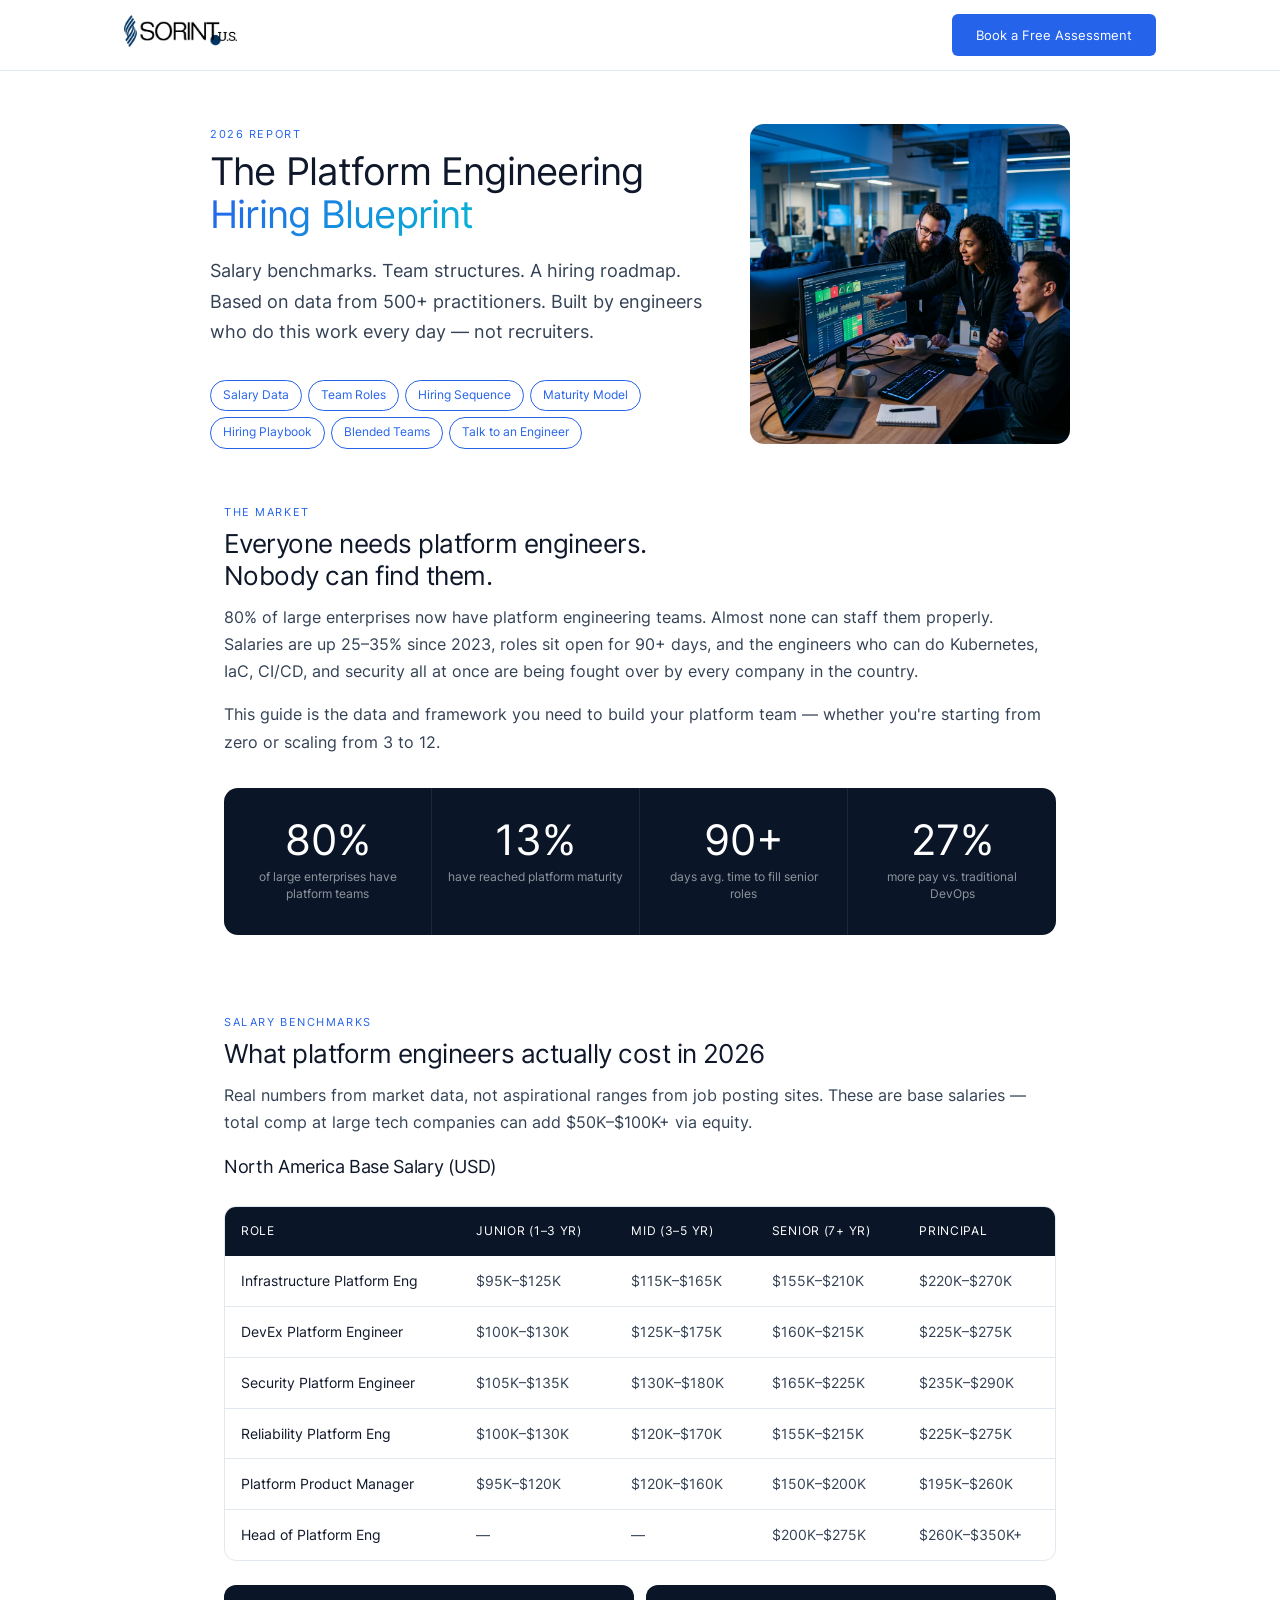
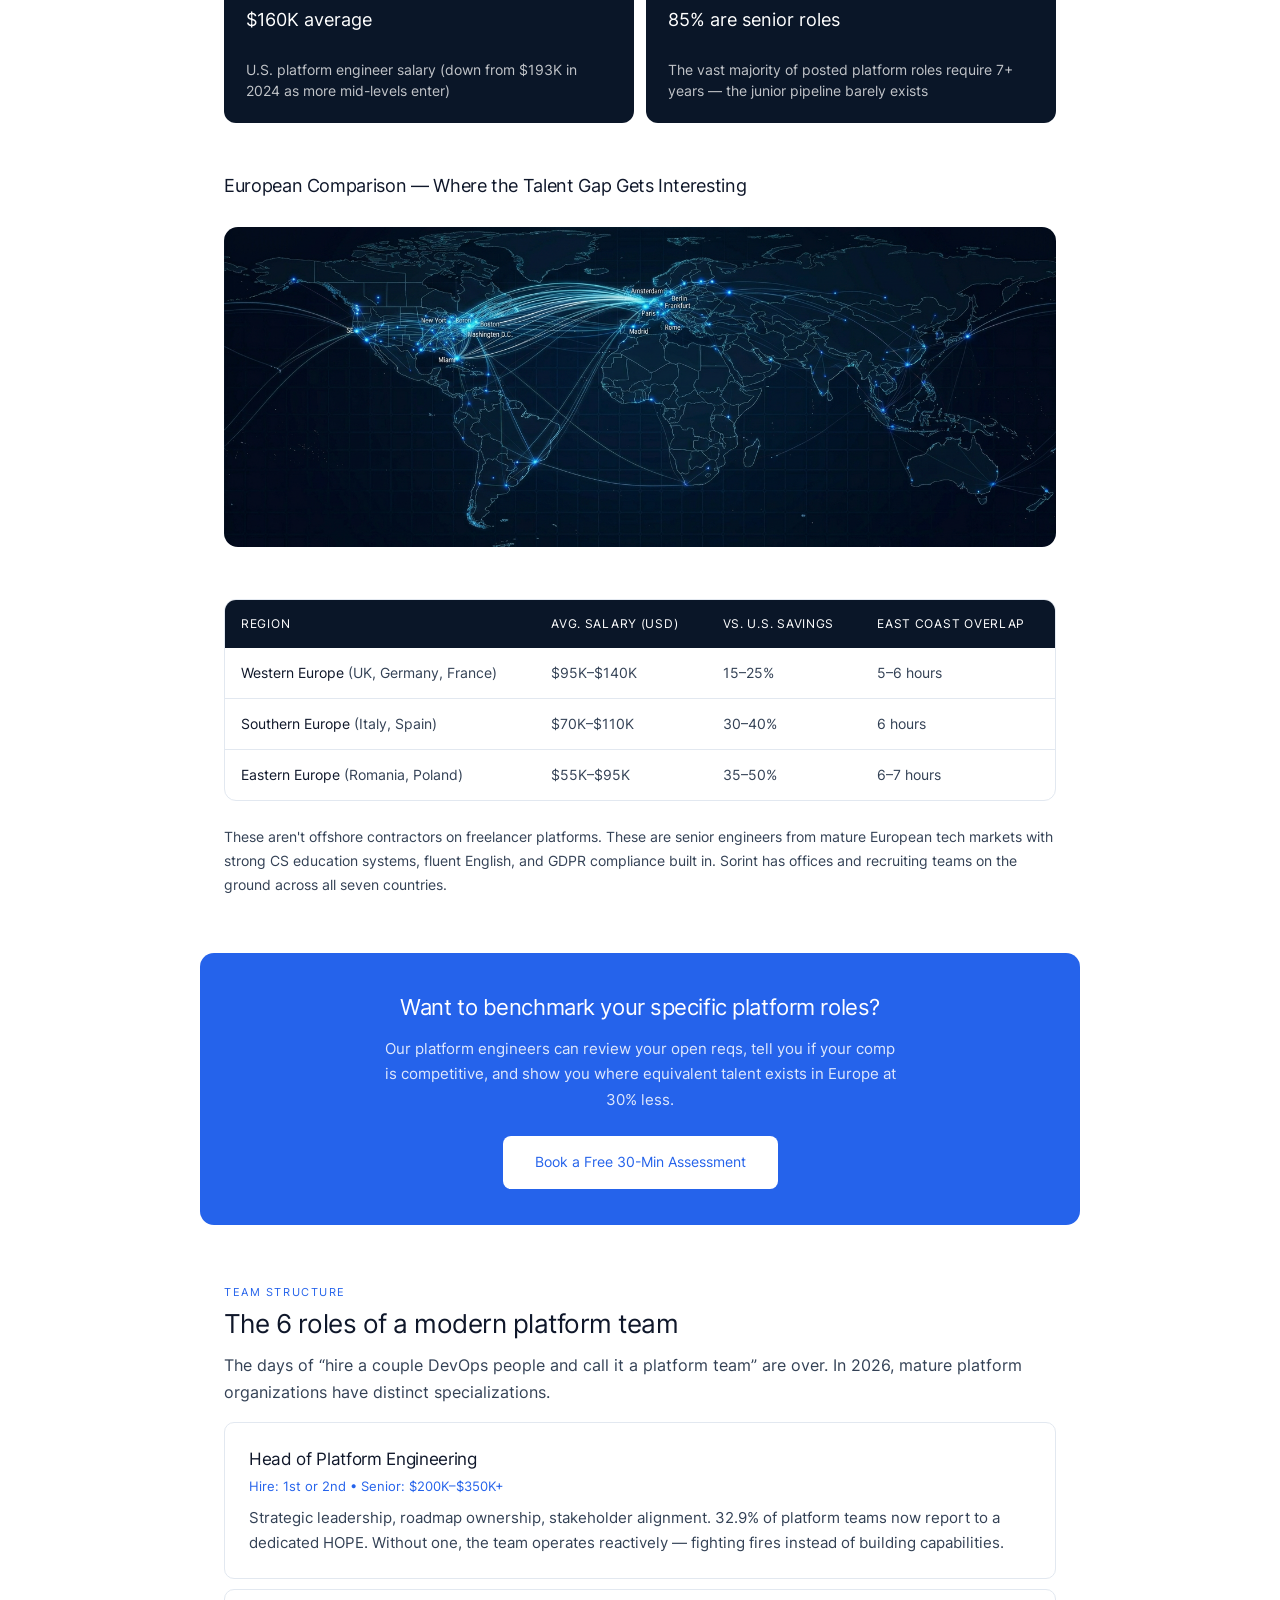
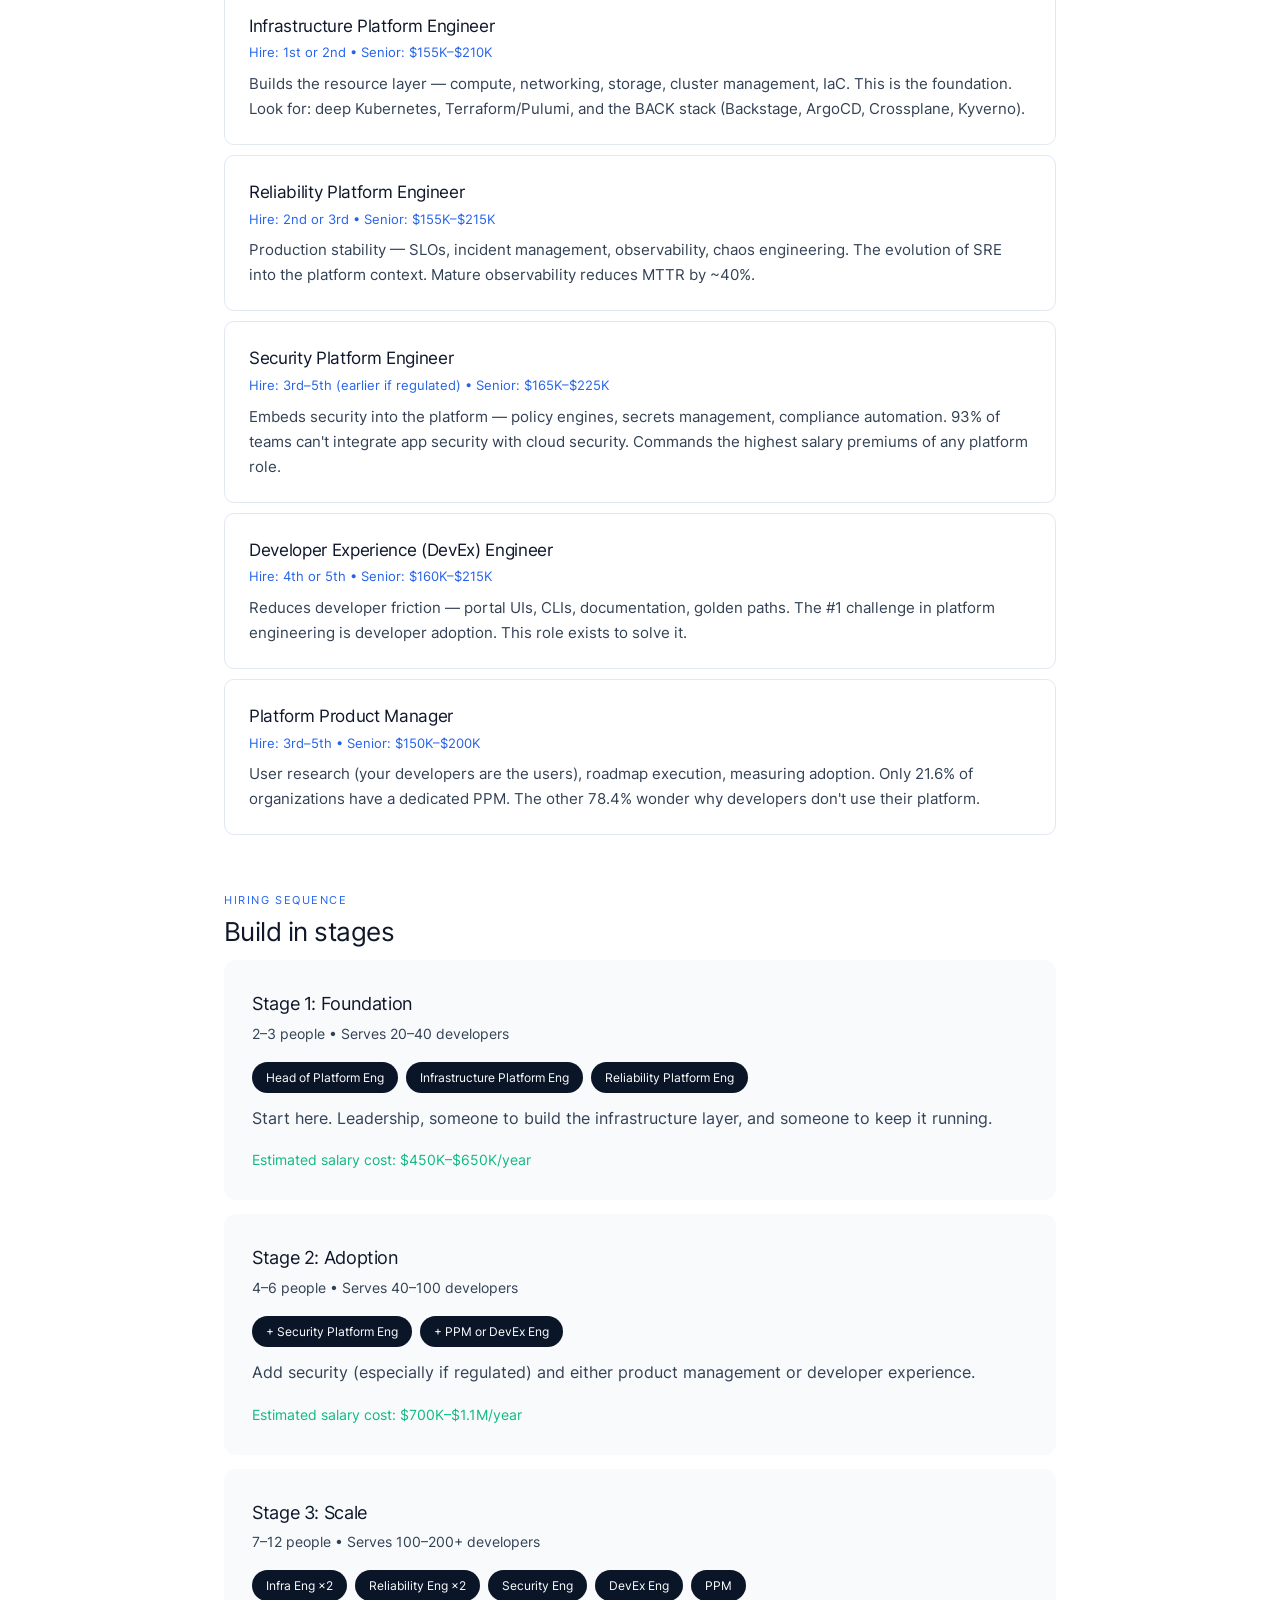
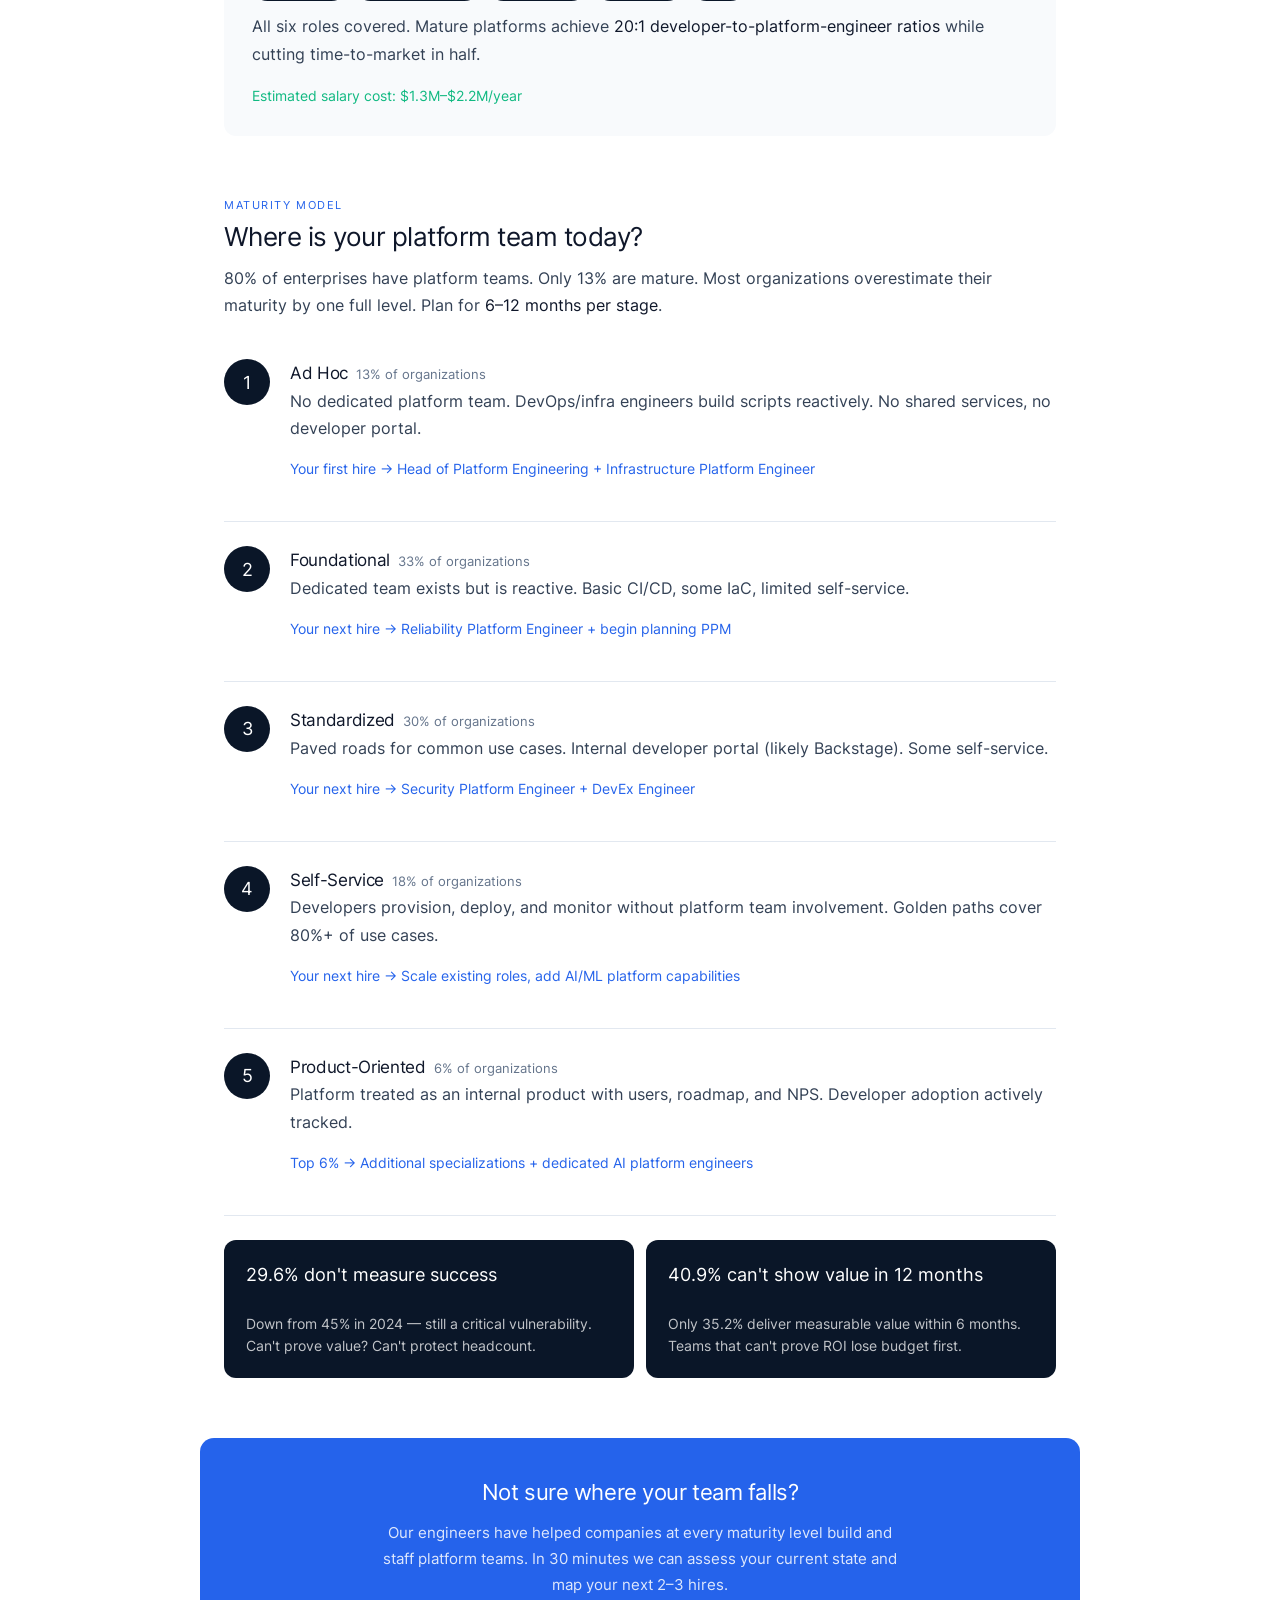
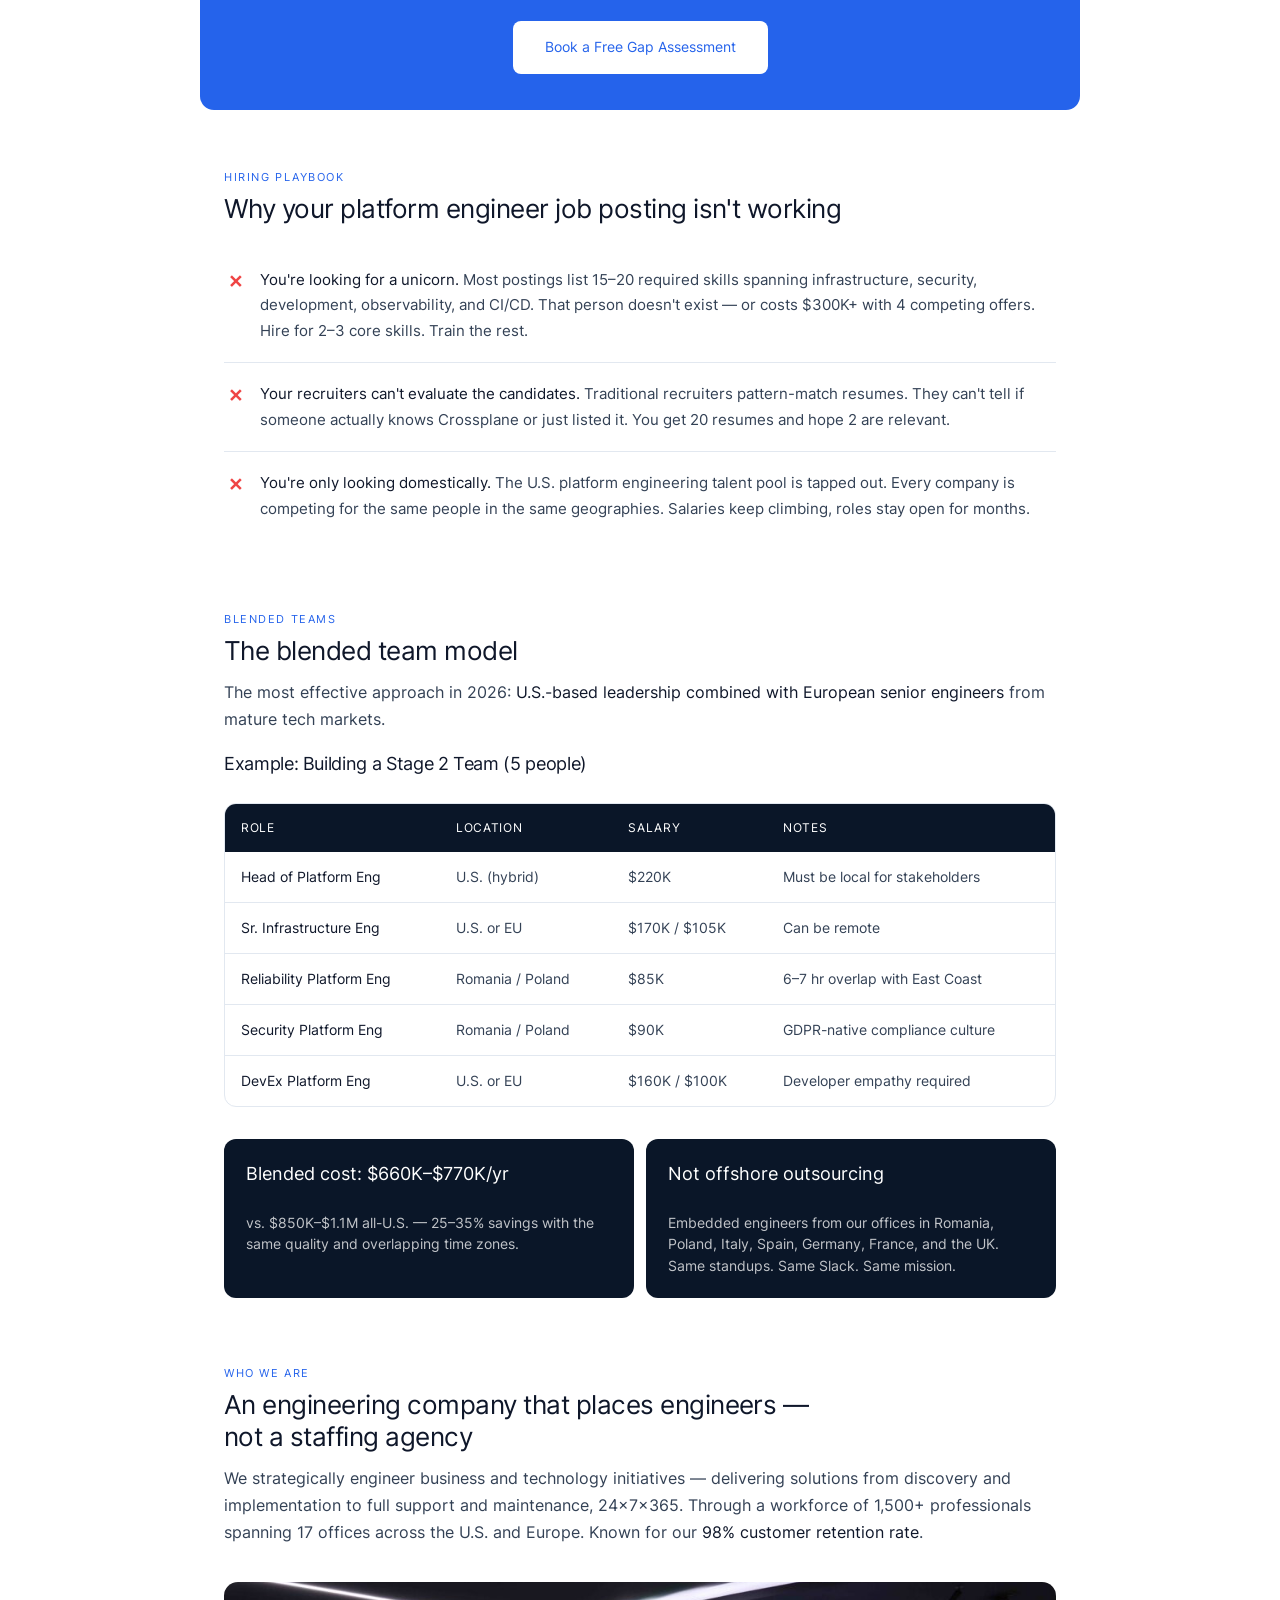
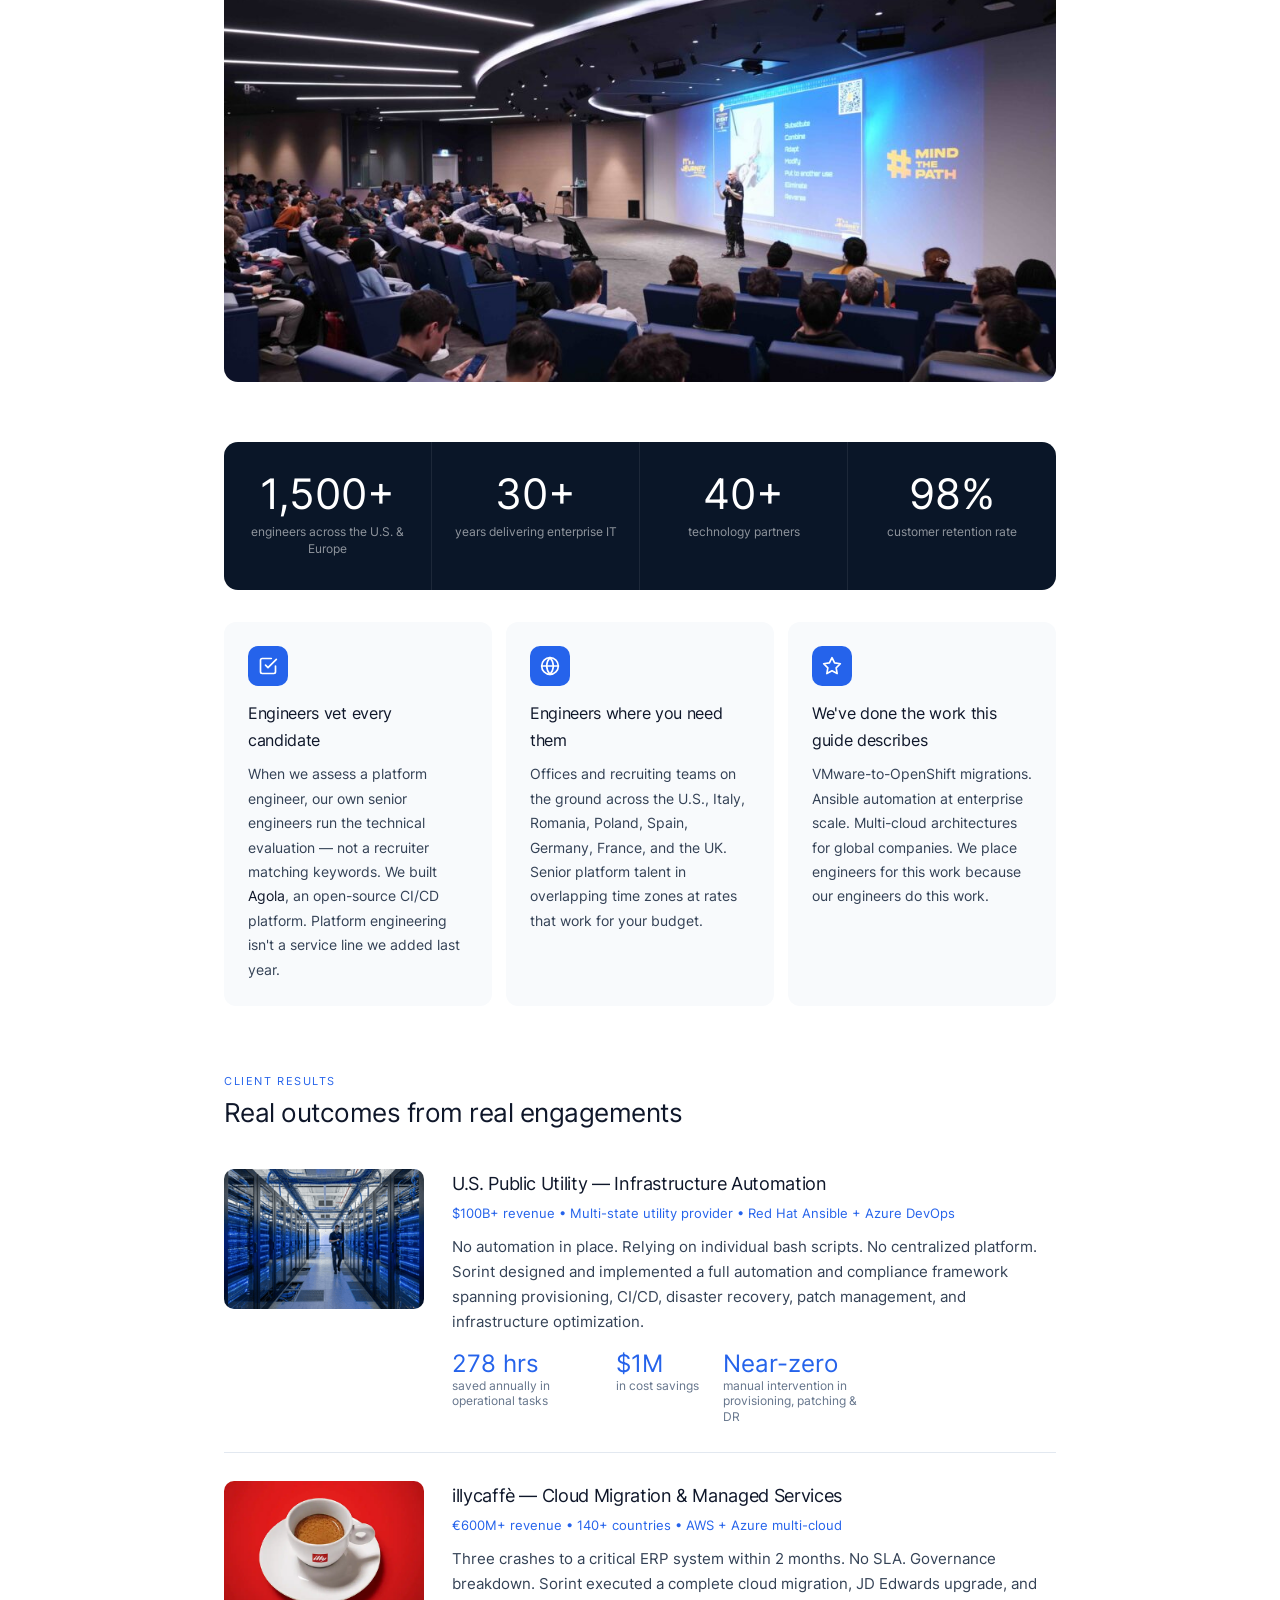
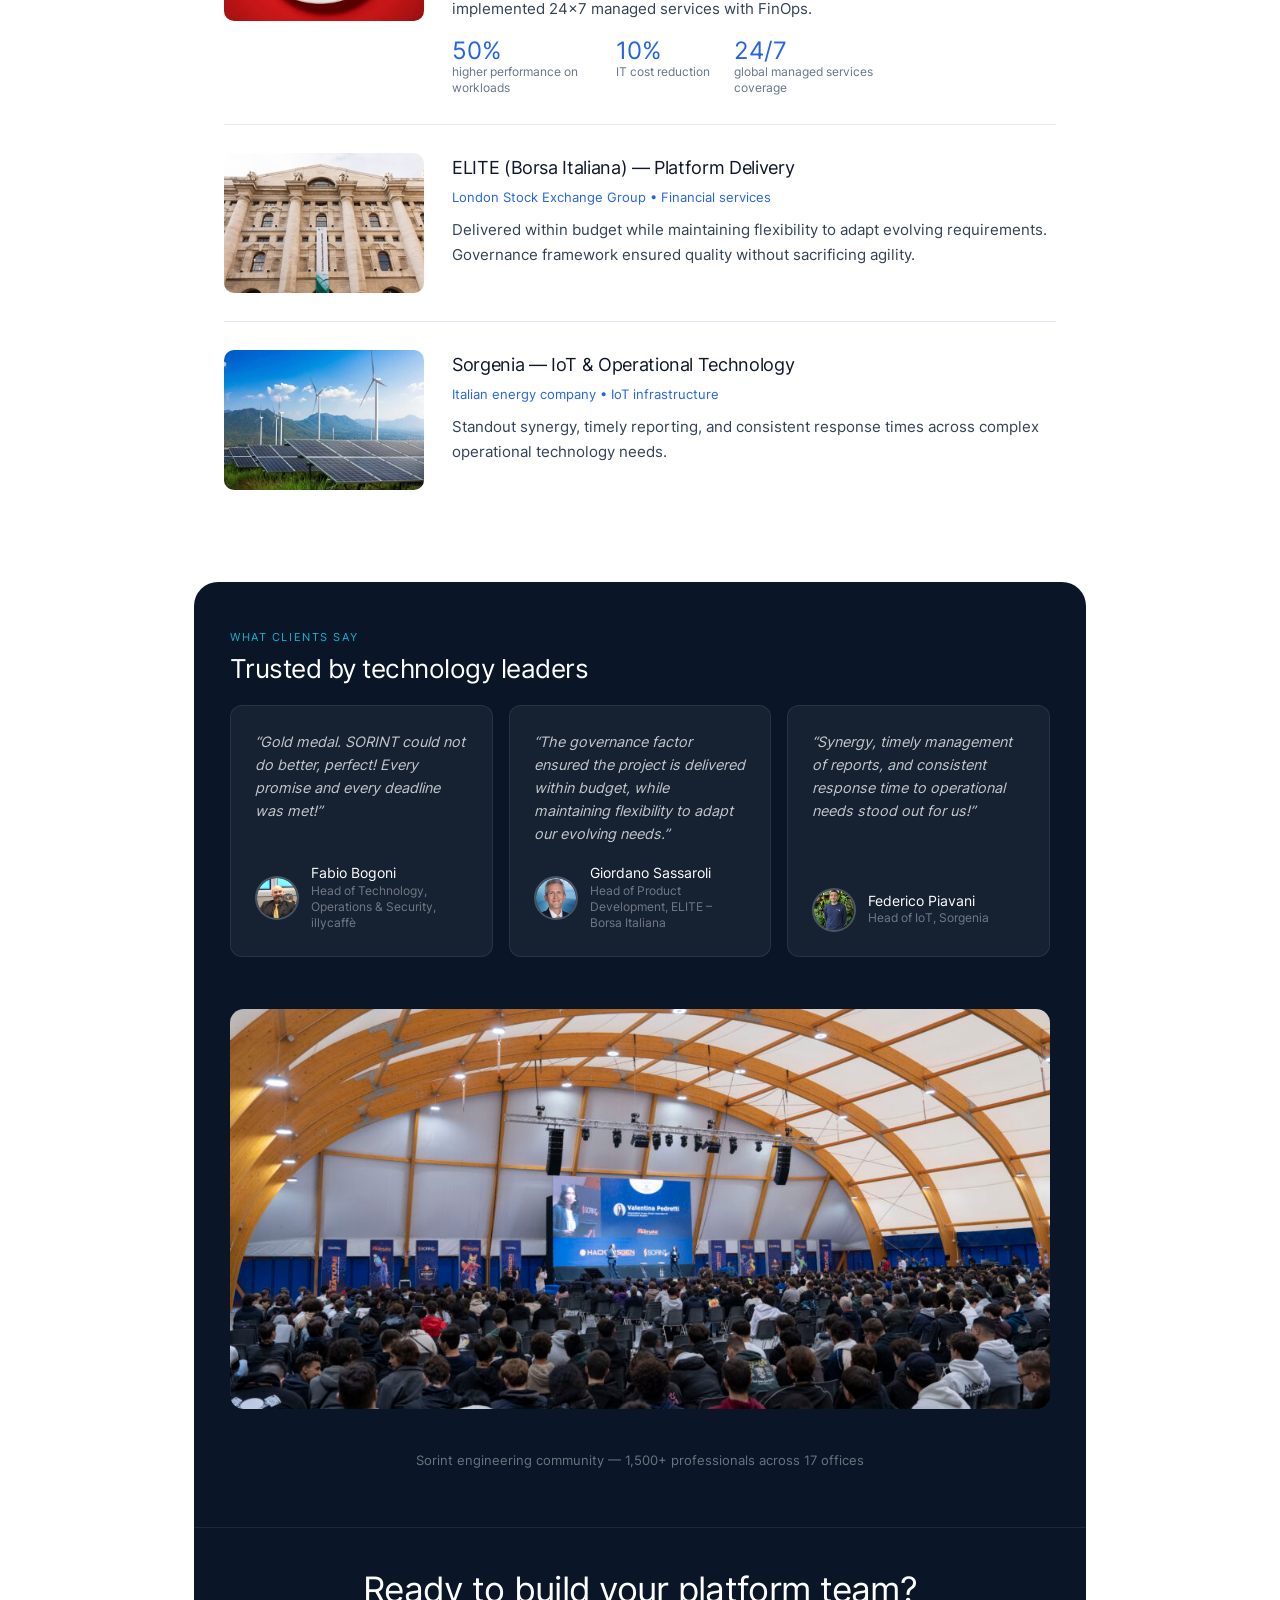
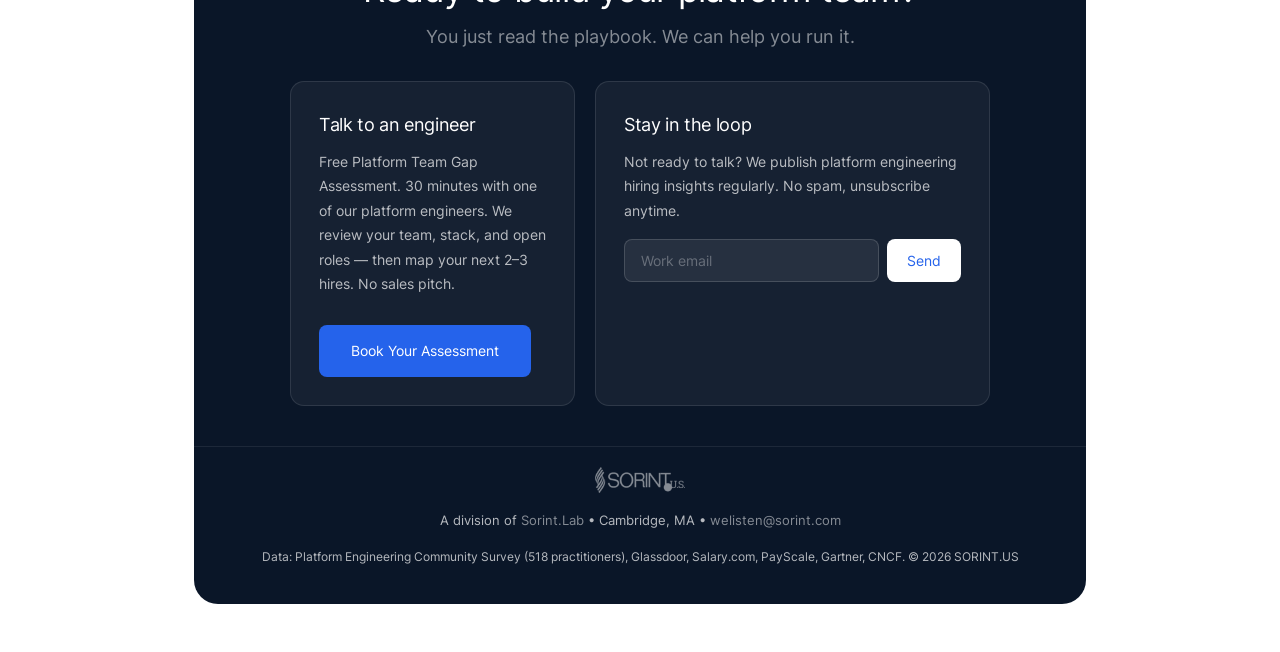
==== commit 158eceff: "Add favicon and OG/Twitter meta tags SVG favicon (blue S), global map as OG image, full Open Graph a" ====
--- a/index.html
+++ b/index.html
@@ -5,6 +5,16 @@
   <meta name="viewport" content="width=device-width, initial-scale=1.0">
   <title>2026 Platform Engineering Hiring Blueprint | Sorint.US</title>
   <meta name="description" content="Salary benchmarks, team structures, and a hiring roadmap for platform engineering teams. Based on 500+ practitioners. Built by engineers, not recruiters.">
+  <link rel="icon" type="image/svg+xml" href="favicon.svg">
+  <meta property="og:title" content="The 2026 Platform Engineering Hiring Blueprint">
+  <meta property="og:description" content="Salary benchmarks, team structures, and a hiring roadmap for platform engineering teams. Built by engineers, not recruiters.">
+  <meta property="og:image" content="https://strattegys.github.io/platform-team-landing-page/og-image.jpg">
+  <meta property="og:url" content="https://strattegys.github.io/platform-team-landing-page/">
+  <meta property="og:type" content="article">
+  <meta name="twitter:card" content="summary_large_image">
+  <meta name="twitter:title" content="The 2026 Platform Engineering Hiring Blueprint">
+  <meta name="twitter:description" content="Salary benchmarks, team structures, and a hiring roadmap. Built by engineers, not recruiters.">
+  <meta name="twitter:image" content="https://strattegys.github.io/platform-team-landing-page/og-image.jpg">
   <link rel="stylesheet" href="styles.css">
 </head>
 <body>
--- a/styles.css
+++ b/styles.css
@@ -151,14 +151,14 @@
   object-fit: cover;
 }
 
-.jump-nav { display: flex; flex-wrap: wrap; gap: 8px; }
+.jump-nav { display: flex; flex-wrap: wrap; gap: 6px; }
 
 .jump-nav a {
-  font-size: 0.78rem;
+  font-size: 0.72rem;
   font-weight: 600;
   color: var(--blue);
   text-decoration: none;
-  padding: 7px 16px;
+  padding: 5px 12px;
   border: 1.5px solid var(--blue);
   border-radius: 100px;
   transition: all 0.15s;
@@ -640,32 +640,76 @@
 
 /* --- Mobile --- */
 @media (max-width: 768px) {
-  h1 { font-size: 2.1rem; }
-  h2 { font-size: 1.6rem; }
-  section { padding: 36px 0; }
-  .hero { padding: 36px 0; }
-  .hero-grid { grid-template-columns: 1fr; gap: 28px; }
+  h1 { font-size: 1.8rem; }
+  h2 { font-size: 1.35rem; }
+  section { padding: 32px 0; }
+  section + section { padding-top: 0; }
+  .cta-wrap + section { padding-top: 40px; }
+
+  /* Hero */
+  .hero { padding: 32px 0; }
+  .hero-grid { grid-template-columns: 1fr; gap: 24px; padding: 0 24px; }
   .hero-img-wrap { justify-content: center; }
-  .hero-img { max-width: 360px; }
+  .hero-img { width: 260px; height: 260px; }
+
+  /* Jump nav */
+  .jump-nav { gap: 5px; }
+  .jump-nav a { font-size: 0.68rem; padding: 4px 10px; }
+
+  /* Stats */
   .stats-bar { grid-template-columns: 1fr 1fr; }
+  .stat { padding: 20px 12px; }
+  .stat-number { font-size: 1.8rem; }
+
+  /* Tables - ensure horizontal scroll works */
+  .table-wrap { margin-left: -24px; margin-right: -24px; border-radius: 0; border-left: none; border-right: none; }
+
+  /* Key stats */
   .key-stats { grid-template-columns: 1fr; }
+
+  /* Grids to single column */
   .diff-grid { grid-template-columns: 1fr; }
   .final-cta-grid { grid-template-columns: 1fr; }
+  .testimonial-grid { grid-template-columns: 1fr; }
+
+  /* Forms */
   .email-form { flex-direction: column; }
   .email-form .btn { width: 100%; text-align: center; }
-  .maturity-level { flex-direction: column; gap: 10px; }
+
+  /* Maturity */
+  .maturity-level { flex-direction: column; gap: 8px; }
+
+  /* Testimonials */
   .testimonial { flex-direction: column; }
-  .testimonial-grid { grid-template-columns: 1fr; }
+
+  /* Case studies */
   .case-study { flex-direction: column; }
-  .case-study-img { width: 100%; height: 180px; }
-  .case-study-results { flex-wrap: wrap; gap: 16px; }
+  .case-study-img { width: 100%; height: 160px; }
+  .case-study-results { flex-wrap: wrap; gap: 12px; }
+
+  /* CTA banners */
+  .cta-banner { padding: 28px 24px; }
+  .cta-banner h3 { font-size: 1.1rem; }
+
+  /* Dark card */
+  .dark-card section { padding: 32px 20px; }
+  .dark-card .final-cta { padding: 32px 20px; }
+  .dark-card footer { padding: 20px 20px; }
+  .dark-bottom { padding: 20px 16px 40px; }
+
+  /* Section photos */
+  .section-photo { border-radius: 10px; max-height: 200px; }
 }
 
 @media (max-width: 480px) {
-  h1 { font-size: 1.8rem; }
-  .stats-bar { grid-template-columns: 1fr; }
-  .stat-number { font-size: 2rem; }
+  h1 { font-size: 1.5rem; }
+  .stats-bar { grid-template-columns: 1fr 1fr; }
+  .stat-number { font-size: 1.5rem; }
+  .stat { padding: 16px 10px; }
   .container { padding: 0 16px; }
+  .hero-img { width: 220px; height: 220px; }
+  .jump-nav a { font-size: 0.65rem; padding: 4px 8px; }
+  .case-result-num { font-size: 1.2rem; }
 }
 
 /* --- Print --- */
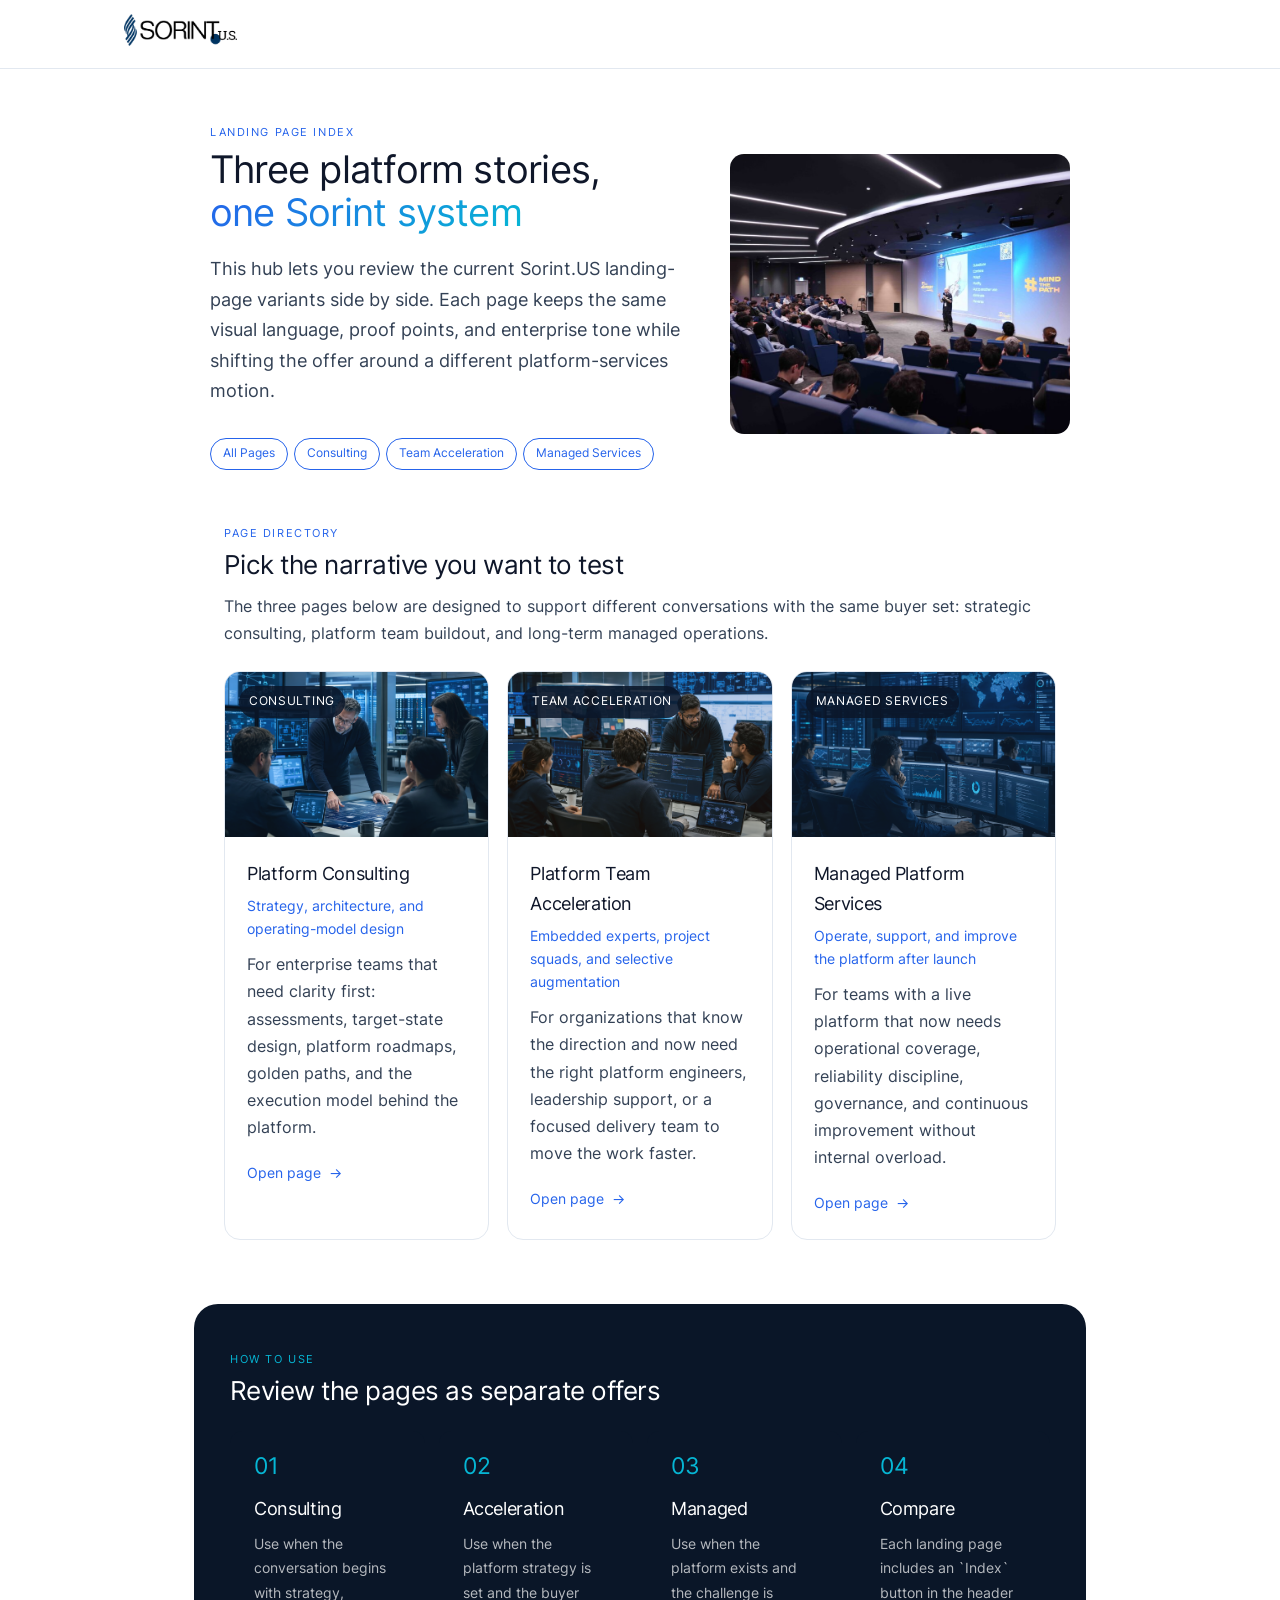
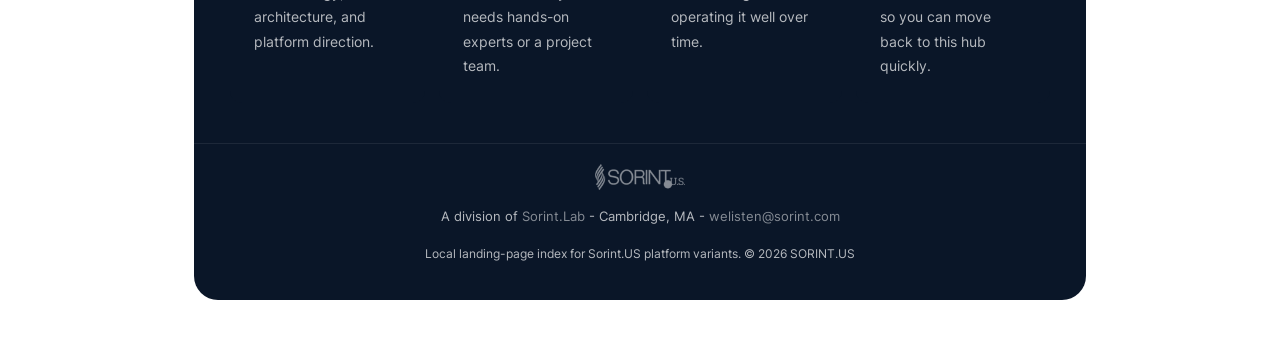
==== commit 1af98eca: "Add Sorint platform landing page variants" ====
--- a/index.html
+++ b/index.html
@@ -3,604 +3,153 @@
 <head>
   <meta charset="UTF-8">
   <meta name="viewport" content="width=device-width, initial-scale=1.0">
-  <title>2026 Platform Engineering Hiring Blueprint | Sorint.US</title>
-  <meta name="description" content="Salary benchmarks, team structures, and a hiring roadmap for platform engineering teams. Based on 500+ practitioners. Built by engineers, not recruiters.">
+  <title>Sorint.US Platform Pages</title>
+  <meta name="description" content="Explore Sorint.US platform service pages for consulting, platform team acceleration, and managed services.">
   <link rel="icon" type="image/svg+xml" href="favicon.svg">
-  <meta property="og:title" content="The 2026 Platform Engineering Hiring Blueprint">
-  <meta property="og:description" content="Salary benchmarks, team structures, and a hiring roadmap for platform engineering teams. Built by engineers, not recruiters.">
-  <meta property="og:image" content="https://strattegys.github.io/platform-team-landing-page/og-image.jpg">
-  <meta property="og:url" content="https://strattegys.github.io/platform-team-landing-page/">
-  <meta property="og:type" content="article">
+  <link rel="icon" href="favicon.ico" sizes="any">
+  <meta property="og:title" content="Sorint.US Platform Pages">
+  <meta property="og:description" content="Three Sorint.US landing pages for platform consulting, team acceleration, and managed services.">
+  <meta property="og:image" content="og-image.jpg">
+  <meta property="og:url" content="./index.html">
+  <meta property="og:type" content="website">
   <meta name="twitter:card" content="summary_large_image">
-  <meta name="twitter:title" content="The 2026 Platform Engineering Hiring Blueprint">
-  <meta name="twitter:description" content="Salary benchmarks, team structures, and a hiring roadmap. Built by engineers, not recruiters.">
-  <meta name="twitter:image" content="https://strattegys.github.io/platform-team-landing-page/og-image.jpg">
+  <meta name="twitter:title" content="Sorint.US Platform Pages">
+  <meta name="twitter:description" content="Three Sorint.US landing pages for platform consulting, team acceleration, and managed services.">
+  <meta name="twitter:image" content="og-image.jpg">
   <link rel="stylesheet" href="styles.css">
 </head>
 <body>
-
-  <!-- ========== HEADER ========== -->
   <header class="site-header">
     <div class="wide">
       <a href="https://sorint.com" target="_blank" rel="noopener">
         <img src="images/SORINT.us-dark-blue-black-300x85.png" alt="SORINT.US">
       </a>
-      <a href="#talk" class="header-cta">Book a Free Assessment</a>
     </div>
   </header>
 
-  <!-- ========== HERO ========== -->
-  <section class="hero">
+  <section class="hero hub-hero">
     <div class="container hero-grid">
       <div class="hero-text">
-        <span class="label">2026 Report</span>
-        <h1>The Platform Engineering<br><span class="text-gradient">Hiring Blueprint</span></h1>
+        <span class="label">Landing Page Index</span>
+        <h1>Three platform stories,<br><span class="text-gradient">one Sorint system</span></h1>
         <p class="subhead">
-          Salary benchmarks. Team structures. A hiring roadmap.
-          Based on data from 500+ practitioners.
-          Built by engineers who do this work every day &mdash; not recruiters.
+          This hub lets you review the current Sorint.US landing-page variants side by side.
+          Each page keeps the same visual language, proof points, and enterprise tone while
+          shifting the offer around a different platform-services motion.
         </p>
         <nav class="jump-nav">
-          <a href="#salaries">Salary Data</a>
-          <a href="#team">Team Roles</a>
-          <a href="#stages">Hiring Sequence</a>
-          <a href="#maturity">Maturity Model</a>
-          <a href="#playbook">Hiring Playbook</a>
-          <a href="#blended">Blended Teams</a>
-          <a href="#talk">Talk to an Engineer</a>
+          <a href="#pages">All Pages</a>
+          <a href="platform-consulting.html">Consulting</a>
+          <a href="platform-team-acceleration.html">Team Acceleration</a>
+          <a href="managed-services.html">Managed Services</a>
         </nav>
       </div>
       <div class="hero-img-wrap">
-        <img src="images/hero.jpg" alt="Platform engineers collaborating on infrastructure dashboards" class="hero-img">
+        <img src="images/team-collab.jpg" alt="Sorint platform team collaboration" class="hero-img">
       </div>
     </div>
   </section>
 
-  <!-- ========== THE PROBLEM ========== -->
-  <section>
+  <section id="pages">
     <div class="container">
-      <span class="label">The Market</span>
-      <h2>Everyone needs platform engineers.<br>Nobody can find them.</h2>
+      <span class="label">Page Directory</span>
+      <h2>Pick the narrative you want to test</h2>
       <p>
-        80% of large enterprises now have platform engineering teams. Almost none can staff them properly. Salaries are up 25&ndash;35% since 2023, roles sit open for 90+ days, and the engineers who can do Kubernetes, IaC, CI/CD, and security all at once are being fought over by every company in the country.
-      </p>
-      <p>
-        This guide is the data and framework you need to build your platform team &mdash; whether you're starting from zero or scaling from 3 to 12.
+        The three pages below are designed to support different conversations with the same buyer set:
+        strategic consulting, platform team buildout, and long-term managed operations.
       </p>
 
-      <div class="stats-bar">
-        <div class="stat">
-          <div class="stat-number">80%</div>
-          <div class="stat-label">of large enterprises have platform teams</div>
-        </div>
-        <div class="stat">
-          <div class="stat-number">13%</div>
-          <div class="stat-label">have reached platform maturity</div>
-        </div>
-        <div class="stat">
-          <div class="stat-number">90+</div>
-          <div class="stat-label">days avg. time to fill senior roles</div>
-        </div>
-        <div class="stat">
-          <div class="stat-number">27%</div>
-          <div class="stat-label">more pay vs. traditional DevOps</div>
-        </div>
+      <div class="hub-card-grid">
+        <a class="hub-card" href="platform-consulting.html">
+          <div class="hub-card-image">
+            <img src="images/hero-platform-consulting.png" alt="Platform consulting page hero">
+            <span class="hub-card-badge">Consulting</span>
+          </div>
+          <div class="hub-card-body">
+            <h3>Platform Consulting</h3>
+            <p class="hub-card-subtitle">Strategy, architecture, and operating-model design</p>
+            <p>
+              For enterprise teams that need clarity first: assessments, target-state design,
+              platform roadmaps, golden paths, and the execution model behind the platform.
+            </p>
+            <span class="hub-card-link">Open page</span>
+          </div>
+        </a>
+
+        <a class="hub-card" href="platform-team-acceleration.html">
+          <div class="hub-card-image">
+            <img src="images/hero-platform-team-acceleration.png" alt="Platform team acceleration page hero">
+            <span class="hub-card-badge">Team Acceleration</span>
+          </div>
+          <div class="hub-card-body">
+            <h3>Platform Team Acceleration</h3>
+            <p class="hub-card-subtitle">Embedded experts, project squads, and selective augmentation</p>
+            <p>
+              For organizations that know the direction and now need the right platform engineers,
+              leadership support, or a focused delivery team to move the work faster.
+            </p>
+            <span class="hub-card-link">Open page</span>
+          </div>
+        </a>
+
+        <a class="hub-card" href="managed-services.html">
+          <div class="hub-card-image">
+            <img src="images/hero-managed-platform-services.png" alt="Managed services page hero">
+            <span class="hub-card-badge">Managed Services</span>
+          </div>
+          <div class="hub-card-body">
+            <h3>Managed Platform Services</h3>
+            <p class="hub-card-subtitle">Operate, support, and improve the platform after launch</p>
+            <p>
+              For teams with a live platform that now needs operational coverage, reliability discipline,
+              governance, and continuous improvement without internal overload.
+            </p>
+            <span class="hub-card-link">Open page</span>
+          </div>
+        </a>
       </div>
     </div>
   </section>
 
-  <!-- ========== SALARY DATA ========== -->
-  <section id="salaries">
-    <div class="container">
-      <span class="label">Salary Benchmarks</span>
-      <h2>What platform engineers actually cost in 2026</h2>
-      <p>Real numbers from market data, not aspirational ranges from job posting sites. These are base salaries &mdash; total comp at large tech companies can add $50K&ndash;$100K+ via equity.</p>
-
-      <h3>North America Base Salary (USD)</h3>
-      <div class="table-wrap">
-        <table>
-          <thead>
-            <tr>
-              <th>Role</th>
-              <th>Junior (1&ndash;3 yr)</th>
-              <th>Mid (3&ndash;5 yr)</th>
-              <th>Senior (7+ yr)</th>
-              <th>Principal</th>
-            </tr>
-          </thead>
-          <tbody>
-            <tr><td><strong>Infrastructure Platform Eng</strong></td><td>$95K&ndash;$125K</td><td>$115K&ndash;$165K</td><td>$155K&ndash;$210K</td><td>$220K&ndash;$270K</td></tr>
-            <tr><td><strong>DevEx Platform Engineer</strong></td><td>$100K&ndash;$130K</td><td>$125K&ndash;$175K</td><td>$160K&ndash;$215K</td><td>$225K&ndash;$275K</td></tr>
-            <tr><td><strong>Security Platform Engineer</strong></td><td>$105K&ndash;$135K</td><td>$130K&ndash;$180K</td><td>$165K&ndash;$225K</td><td>$235K&ndash;$290K</td></tr>
-            <tr><td><strong>Reliability Platform Eng</strong></td><td>$100K&ndash;$130K</td><td>$120K&ndash;$170K</td><td>$155K&ndash;$215K</td><td>$225K&ndash;$275K</td></tr>
-            <tr><td><strong>Platform Product Manager</strong></td><td>$95K&ndash;$120K</td><td>$120K&ndash;$160K</td><td>$150K&ndash;$200K</td><td>$195K&ndash;$260K</td></tr>
-            <tr><td><strong>Head of Platform Eng</strong></td><td>&mdash;</td><td>&mdash;</td><td>$200K&ndash;$275K</td><td>$260K&ndash;$350K+</td></tr>
-          </tbody>
-        </table>
-      </div>
-
-      <div class="key-stats">
-        <div class="key-stat">
-          <strong>$160K average</strong><br>
-          <span style="color: var(--text-muted); font-size: 0.88rem;">U.S. platform engineer salary (down from $193K in 2024 as more mid-levels enter)</span>
-        </div>
-        <div class="key-stat">
-          <strong>85% are senior roles</strong><br>
-          <span style="color: var(--text-muted); font-size: 0.88rem;">The vast majority of posted platform roles require 7+ years &mdash; the junior pipeline barely exists</span>
-        </div>
-      </div>
-
-      <h3 style="margin-top: 48px;">European Comparison &mdash; Where the Talent Gap Gets Interesting</h3>
-      <img src="images/global-map.jpg" alt="US-Europe connectivity network" class="section-photo" style="max-height: 320px; object-fit: cover;">
-      <div class="table-wrap">
-        <table>
-          <thead>
-            <tr>
-              <th>Region</th>
-              <th>Avg. Salary (USD)</th>
-              <th>vs. U.S. Savings</th>
-              <th>East Coast Overlap</th>
-            </tr>
-          </thead>
-          <tbody>
-            <tr><td><strong>Western Europe</strong> (UK, Germany, France)</td><td>$95K&ndash;$140K</td><td>15&ndash;25%</td><td>5&ndash;6 hours</td></tr>
-            <tr><td><strong>Southern Europe</strong> (Italy, Spain)</td><td>$70K&ndash;$110K</td><td>30&ndash;40%</td><td>6 hours</td></tr>
-            <tr><td><strong>Eastern Europe</strong> (Romania, Poland)</td><td>$55K&ndash;$95K</td><td>35&ndash;50%</td><td>6&ndash;7 hours</td></tr>
-          </tbody>
-        </table>
-      </div>
-      <p style="color: var(--text-muted); font-size: 0.88rem;">
-        These aren't offshore contractors on freelancer platforms. These are senior engineers from mature European tech markets with strong CS education systems, fluent English, and GDPR compliance built in. Sorint has offices and recruiting teams on the ground across all seven countries.
-      </p>
-    </div>
-  </section>
-
-  <!-- ========== CTA 1 ========== -->
-  <div class="cta-wrap">
-    <div class="cta-banner">
-      <h3>Want to benchmark your specific platform roles?</h3>
-      <p>Our platform engineers can review your open reqs, tell you if your comp is competitive, and show you where equivalent talent exists in Europe at 30% less.</p>
-      <a href="#talk" class="btn">Book a Free 30-Min Assessment</a>
-    </div>
-  </div>
-
-  <!-- ========== TEAM STRUCTURE ========== -->
-  <section id="team">
-    <div class="container">
-      <span class="label">Team Structure</span>
-      <h2>The 6 roles of a modern platform team</h2>
-      <p>The days of &ldquo;hire a couple DevOps people and call it a platform team&rdquo; are over. In 2026, mature platform organizations have distinct specializations.</p>
-
-      <div class="role-card">
-        <h3>Head of Platform Engineering</h3>
-        <p class="role-meta">Hire: 1st or 2nd &bull; Senior: $200K&ndash;$350K+</p>
-        <p>Strategic leadership, roadmap ownership, stakeholder alignment. 32.9% of platform teams now report to a dedicated HOPE. Without one, the team operates reactively &mdash; fighting fires instead of building capabilities.</p>
-      </div>
-
-      <div class="role-card">
-        <h3>Infrastructure Platform Engineer</h3>
-        <p class="role-meta">Hire: 1st or 2nd &bull; Senior: $155K&ndash;$210K</p>
-        <p>Builds the resource layer &mdash; compute, networking, storage, cluster management, IaC. This is the foundation. Look for: deep Kubernetes, Terraform/Pulumi, and the BACK stack (Backstage, ArgoCD, Crossplane, Kyverno).</p>
-      </div>
-
-      <div class="role-card">
-        <h3>Reliability Platform Engineer</h3>
-        <p class="role-meta">Hire: 2nd or 3rd &bull; Senior: $155K&ndash;$215K</p>
-        <p>Production stability &mdash; SLOs, incident management, observability, chaos engineering. The evolution of SRE into the platform context. Mature observability reduces MTTR by ~40%.</p>
-      </div>
-
-      <div class="role-card">
-        <h3>Security Platform Engineer</h3>
-        <p class="role-meta">Hire: 3rd&ndash;5th (earlier if regulated) &bull; Senior: $165K&ndash;$225K</p>
-        <p>Embeds security into the platform &mdash; policy engines, secrets management, compliance automation. 93% of teams can't integrate app security with cloud security. Commands the highest salary premiums of any platform role.</p>
-      </div>
-
-      <div class="role-card">
-        <h3>Developer Experience (DevEx) Engineer</h3>
-        <p class="role-meta">Hire: 4th or 5th &bull; Senior: $160K&ndash;$215K</p>
-        <p>Reduces developer friction &mdash; portal UIs, CLIs, documentation, golden paths. The #1 challenge in platform engineering is developer adoption. This role exists to solve it.</p>
-      </div>
-
-      <div class="role-card">
-        <h3>Platform Product Manager</h3>
-        <p class="role-meta">Hire: 3rd&ndash;5th &bull; Senior: $150K&ndash;$200K</p>
-        <p>User research (your developers are the users), roadmap execution, measuring adoption. Only 21.6% of organizations have a dedicated PPM. The other 78.4% wonder why developers don't use their platform.</p>
-      </div>
-
-    </div>
-  </section>
-
-  <section id="stages">
-    <div class="container">
-      <span class="label">Hiring Sequence</span>
-      <h2>Build in stages</h2>
-
-      <div class="stage">
-        <h3>Stage 1: Foundation</h3>
-        <p style="color: var(--text-muted); font-size: 0.9rem;">2&ndash;3 people &bull; Serves 20&ndash;40 developers</p>
-        <div class="stage-roles">
-          <span>Head of Platform Eng</span>
-          <span>Infrastructure Platform Eng</span>
-          <span>Reliability Platform Eng</span>
-        </div>
-        <p>Start here. Leadership, someone to build the infrastructure layer, and someone to keep it running.</p>
-        <div class="cost">Estimated salary cost: $450K&ndash;$650K/year</div>
-      </div>
-
-      <div class="stage">
-        <h3>Stage 2: Adoption</h3>
-        <p style="color: var(--text-muted); font-size: 0.9rem;">4&ndash;6 people &bull; Serves 40&ndash;100 developers</p>
-        <div class="stage-roles">
-          <span>+ Security Platform Eng</span>
-          <span>+ PPM or DevEx Eng</span>
-        </div>
-        <p>Add security (especially if regulated) and either product management or developer experience.</p>
-        <div class="cost">Estimated salary cost: $700K&ndash;$1.1M/year</div>
-      </div>
-
-      <div class="stage">
-        <h3>Stage 3: Scale</h3>
-        <p style="color: var(--text-muted); font-size: 0.9rem;">7&ndash;12 people &bull; Serves 100&ndash;200+ developers</p>
-        <div class="stage-roles">
-          <span>Infra Eng &times;2</span>
-          <span>Reliability Eng &times;2</span>
-          <span>Security Eng</span>
-          <span>DevEx Eng</span>
-          <span>PPM</span>
-        </div>
-        <p>All six roles covered. Mature platforms achieve <strong>20:1 developer-to-platform-engineer ratios</strong> while cutting time-to-market in half.</p>
-        <div class="cost">Estimated salary cost: $1.3M&ndash;$2.2M/year</div>
-      </div>
-    </div>
-  </section>
-
-  <!-- ========== MATURITY MODEL ========== -->
-  <section id="maturity">
-    <div class="container">
-      <span class="label">Maturity Model</span>
-      <h2>Where is your platform team today?</h2>
-      <p>80% of enterprises have platform teams. Only 13% are mature. Most organizations overestimate their maturity by one full level. Plan for <strong>6&ndash;12 months per stage</strong>.</p>
-
-      <div class="maturity-level">
-        <div class="maturity-num">1</div>
-        <div class="maturity-body">
-          <h3>Ad Hoc</h3><span class="maturity-pct">13% of organizations</span>
-          <p>No dedicated platform team. DevOps/infra engineers build scripts reactively. No shared services, no developer portal.</p>
-          <p class="next-hire">Your first hire &rarr; Head of Platform Engineering + Infrastructure Platform Engineer</p>
-        </div>
-      </div>
-
-      <div class="maturity-level">
-        <div class="maturity-num">2</div>
-        <div class="maturity-body">
-          <h3>Foundational</h3><span class="maturity-pct">33% of organizations</span>
-          <p>Dedicated team exists but is reactive. Basic CI/CD, some IaC, limited self-service.</p>
-          <p class="next-hire">Your next hire &rarr; Reliability Platform Engineer + begin planning PPM</p>
-        </div>
-      </div>
-
-      <div class="maturity-level">
-        <div class="maturity-num">3</div>
-        <div class="maturity-body">
-          <h3>Standardized</h3><span class="maturity-pct">30% of organizations</span>
-          <p>Paved roads for common use cases. Internal developer portal (likely Backstage). Some self-service.</p>
-          <p class="next-hire">Your next hire &rarr; Security Platform Engineer + DevEx Engineer</p>
-        </div>
-      </div>
-
-      <div class="maturity-level">
-        <div class="maturity-num">4</div>
-        <div class="maturity-body">
-          <h3>Self-Service</h3><span class="maturity-pct">18% of organizations</span>
-          <p>Developers provision, deploy, and monitor without platform team involvement. Golden paths cover 80%+ of use cases.</p>
-          <p class="next-hire">Your next hire &rarr; Scale existing roles, add AI/ML platform capabilities</p>
-        </div>
-      </div>
-
-      <div class="maturity-level">
-        <div class="maturity-num">5</div>
-        <div class="maturity-body">
-          <h3>Product-Oriented</h3><span class="maturity-pct">6% of organizations</span>
-          <p>Platform treated as an internal product with users, roadmap, and NPS. Developer adoption actively tracked.</p>
-          <p class="next-hire">Top 6% &rarr; Additional specializations + dedicated AI platform engineers</p>
-        </div>
-      </div>
-
-      <div class="key-stats" style="margin-top: 24px;">
-        <div class="key-stat">
-          <strong>29.6% don't measure success</strong><br>
-          <span style="color: var(--text-muted); font-size: 0.88rem;">Down from 45% in 2024 &mdash; still a critical vulnerability. Can't prove value? Can't protect headcount.</span>
-        </div>
-        <div class="key-stat">
-          <strong>40.9% can't show value in 12 months</strong><br>
-          <span style="color: var(--text-muted); font-size: 0.88rem;">Only 35.2% deliver measurable value within 6 months. Teams that can't prove ROI lose budget first.</span>
-        </div>
-      </div>
-    </div>
-  </section>
-
-  <!-- ========== CTA 2 ========== -->
-  <div class="cta-wrap">
-    <div class="cta-banner">
-      <h3>Not sure where your team falls?</h3>
-      <p>Our engineers have helped companies at every maturity level build and staff platform teams. In 30 minutes we can assess your current state and map your next 2&ndash;3 hires.</p>
-      <a href="#talk" class="btn">Book a Free Gap Assessment</a>
-    </div>
-  </div>
-
-  <!-- ========== HIRING PLAYBOOK ========== -->
-  <section id="playbook">
-    <div class="container">
-      <span class="label">Hiring Playbook</span>
-      <h2>Why your platform engineer job posting isn't working</h2>
-
-      <ul class="problem-list">
-        <li>
-          <strong>You're looking for a unicorn.</strong>
-          Most postings list 15&ndash;20 required skills spanning infrastructure, security, development, observability, and CI/CD. That person doesn't exist &mdash; or costs $300K+ with 4 competing offers. Hire for 2&ndash;3 core skills. Train the rest.
-        </li>
-        <li>
-          <strong>Your recruiters can't evaluate the candidates.</strong>
-          Traditional recruiters pattern-match resumes. They can't tell if someone actually knows Crossplane or just listed it. You get 20 resumes and hope 2 are relevant.
-        </li>
-        <li>
-          <strong>You're only looking domestically.</strong>
-          The U.S. platform engineering talent pool is tapped out. Every company is competing for the same people in the same geographies. Salaries keep climbing, roles stay open for months.
-        </li>
-      </ul>
-
-    </div>
-  </section>
-
-  <section id="blended">
-    <div class="container">
-      <span class="label">Blended Teams</span>
-      <h2>The blended team model</h2>
-      <p>The most effective approach in 2026: <strong>U.S.-based leadership combined with European senior engineers</strong> from mature tech markets.</p>
-
-      <h3>Example: Building a Stage 2 Team (5 people)</h3>
-      <div class="table-wrap">
-        <table>
-          <thead>
-            <tr><th>Role</th><th>Location</th><th>Salary</th><th>Notes</th></tr>
-          </thead>
-          <tbody>
-            <tr><td><strong>Head of Platform Eng</strong></td><td>U.S. (hybrid)</td><td>$220K</td><td>Must be local for stakeholders</td></tr>
-            <tr><td><strong>Sr. Infrastructure Eng</strong></td><td>U.S. or EU</td><td>$170K / $105K</td><td>Can be remote</td></tr>
-            <tr><td><strong>Reliability Platform Eng</strong></td><td>Romania / Poland</td><td>$85K</td><td>6&ndash;7 hr overlap with East Coast</td></tr>
-            <tr><td><strong>Security Platform Eng</strong></td><td>Romania / Poland</td><td>$90K</td><td>GDPR-native compliance culture</td></tr>
-            <tr><td><strong>DevEx Platform Eng</strong></td><td>U.S. or EU</td><td>$160K / $100K</td><td>Developer empathy required</td></tr>
-          </tbody>
-        </table>
-      </div>
-
-      <div class="key-stats" style="margin-top: 32px;">
-        <div class="key-stat">
-          <strong>Blended cost: $660K&ndash;$770K/yr</strong><br>
-          <span style="color: var(--text-muted); font-size: 0.88rem;">vs. $850K&ndash;$1.1M all-U.S. &mdash; 25&ndash;35% savings with the same quality and overlapping time zones.</span>
-        </div>
-        <div class="key-stat">
-          <strong>Not offshore outsourcing</strong><br>
-          <span style="color: var(--text-muted); font-size: 0.88rem;">Embedded engineers from our offices in Romania, Poland, Italy, Spain, Germany, France, and the UK. Same standups. Same Slack. Same mission.</span>
-        </div>
-      </div>
-    </div>
-  </section>
-
-  <!-- ========== CREDIBILITY ========== -->
-  <section>
-    <div class="container">
-      <span class="label">Who We Are</span>
-      <h2>An engineering company that places engineers &mdash;<br>not a staffing agency</h2>
-
-      <p>
-        We strategically engineer business and technology initiatives &mdash; delivering solutions from discovery and implementation to full support and maintenance, 24&times;7&times;365. Through a workforce of 1,500+ professionals spanning 17 offices across the U.S. and Europe. Known for our <strong>98% customer retention rate</strong>.
-      </p>
-
-      <!-- Hero photo -->
-      <img src="images/team-collab.jpg" alt="Sorint engineering presentation" class="section-photo">
-
-      <div class="stats-bar">
-        <div class="stat">
-          <div class="stat-number">1,500+</div>
-          <div class="stat-label">engineers across the U.S. &amp; Europe</div>
-        </div>
-        <div class="stat">
-          <div class="stat-number">30+</div>
-          <div class="stat-label">years delivering enterprise IT</div>
-        </div>
-        <div class="stat">
-          <div class="stat-number">40+</div>
-          <div class="stat-label">technology partners</div>
-        </div>
-        <div class="stat">
-          <div class="stat-number">98%</div>
-          <div class="stat-label">customer retention rate</div>
-        </div>
-      </div>
-
-      <div class="diff-grid" style="margin-top: 32px;">
-        <div class="diff-card">
-          <div class="diff-icon"><svg width="20" height="20" fill="none" stroke="#fff" stroke-width="2" stroke-linecap="round" stroke-linejoin="round" viewBox="0 0 24 24"><path d="M9 11l3 3L22 4"/><path d="M21 12v7a2 2 0 0 1-2 2H5a2 2 0 0 1-2-2V5a2 2 0 0 1 2-2h11"/></svg></div>
-          <h3>Engineers vet every candidate</h3>
-          <p>When we assess a platform engineer, our own senior engineers run the technical evaluation &mdash; not a recruiter matching keywords. We built <strong>Agola</strong>, an open-source CI/CD platform. Platform engineering isn't a service line we added last year.</p>
-        </div>
-        <div class="diff-card">
-          <div class="diff-icon"><svg width="20" height="20" fill="none" stroke="#fff" stroke-width="2" stroke-linecap="round" stroke-linejoin="round" viewBox="0 0 24 24"><circle cx="12" cy="12" r="10"/><line x1="2" y1="12" x2="22" y2="12"/><path d="M12 2a15.3 15.3 0 0 1 4 10 15.3 15.3 0 0 1-4 10 15.3 15.3 0 0 1-4-10 15.3 15.3 0 0 1 4-10z"/></svg></div>
-          <h3>Engineers where you need them</h3>
-          <p>Offices and recruiting teams on the ground across the U.S., Italy, Romania, Poland, Spain, Germany, France, and the UK. Senior platform talent in overlapping time zones at rates that work for your budget.</p>
-        </div>
-        <div class="diff-card">
-          <div class="diff-icon"><svg width="20" height="20" fill="none" stroke="#fff" stroke-width="2" stroke-linecap="round" stroke-linejoin="round" viewBox="0 0 24 24"><polygon points="12 2 15.09 8.26 22 9.27 17 14.14 18.18 21.02 12 17.77 5.82 21.02 7 14.14 2 9.27 8.91 8.26 12 2"/></svg></div>
-          <h3>We've done the work this guide describes</h3>
-          <p>VMware-to-OpenShift migrations. Ansible automation at enterprise scale. Multi-cloud architectures for global companies. We place engineers for this work because our engineers do this work.</p>
-        </div>
-      </div>
-    </div>
-  </section>
-
-  <!-- ========== CASE STUDIES ========== -->
-  <section>
-    <div class="container">
-      <span class="label">Client Results</span>
-      <h2>Real outcomes from real engagements</h2>
-
-      <div class="case-study">
-        <div class="case-study-img">
-          <img src="images/case-datacenter.jpg" alt="Enterprise data center infrastructure">
-        </div>
-        <div class="case-study-body">
-          <h3>U.S. Public Utility &mdash; Infrastructure Automation</h3>
-          <p class="case-study-meta">$100B+ revenue &bull; Multi-state utility provider &bull; Red Hat Ansible + Azure DevOps</p>
-          <p>No automation in place. Relying on individual bash scripts. No centralized platform. Sorint designed and implemented a full automation and compliance framework spanning provisioning, CI/CD, disaster recovery, patch management, and infrastructure optimization.</p>
-          <div class="case-study-results">
-            <div class="case-result">
-              <div class="case-result-num">278 hrs</div>
-              <div class="case-result-label">saved annually in operational tasks</div>
+  <div class="dark-bottom">
+    <div class="dark-card">
+      <section>
+        <div>
+          <span class="label">How To Use</span>
+          <h2>Review the pages as separate offers</h2>
+          <div class="process-grid">
+            <div class="process-step">
+              <div class="process-num">01</div>
+              <h3>Consulting</h3>
+              <p>Use when the conversation begins with strategy, architecture, and platform direction.</p>
             </div>
-            <div class="case-result">
-              <div class="case-result-num">$1M</div>
-              <div class="case-result-label">in cost savings</div>
+            <div class="process-step">
+              <div class="process-num">02</div>
+              <h3>Acceleration</h3>
+              <p>Use when the platform strategy is set and the buyer needs hands-on experts or a project team.</p>
             </div>
-            <div class="case-result">
-              <div class="case-result-num">Near-zero</div>
-              <div class="case-result-label">manual intervention in provisioning, patching &amp; DR</div>
+            <div class="process-step">
+              <div class="process-num">03</div>
+              <h3>Managed</h3>
+              <p>Use when the platform exists and the challenge is operating it well over time.</p>
+            </div>
+            <div class="process-step">
+              <div class="process-num">04</div>
+              <h3>Compare</h3>
+              <p>Each landing page includes an `Index` button in the header so you can move back to this hub quickly.</p>
             </div>
           </div>
         </div>
-      </div>
+      </section>
 
-      <div class="case-study">
-        <div class="case-study-img">
-          <img src="images/Picture-2.png" alt="illycaffe">
+      <footer>
+        <div>
+          <img src="images/SORINT.us-dark-blue-black-150x43.png" alt="SORINT.US"><br>
+          <p>A division of <a href="https://www.sorint.com" target="_blank" rel="noopener">Sorint.Lab</a> - Cambridge, MA - <a href="mailto:welisten@sorint.com">welisten@sorint.com</a></p>
+          <p style="margin-top: 8px; font-size: 0.75rem;">Local landing-page index for Sorint.US platform variants. &copy; 2026 SORINT.US</p>
         </div>
-        <div class="case-study-body">
-          <h3>illycaff&egrave; &mdash; Cloud Migration &amp; Managed Services</h3>
-          <p class="case-study-meta">&euro;600M+ revenue &bull; 140+ countries &bull; AWS + Azure multi-cloud</p>
-          <p>Three crashes to a critical ERP system within 2 months. No SLA. Governance breakdown. Sorint executed a complete cloud migration, JD Edwards upgrade, and implemented 24&times;7 managed services with FinOps.</p>
-          <div class="case-study-results">
-            <div class="case-result">
-              <div class="case-result-num">50%</div>
-              <div class="case-result-label">higher performance on workloads</div>
-            </div>
-            <div class="case-result">
-              <div class="case-result-num">10%</div>
-              <div class="case-result-label">IT cost reduction</div>
-            </div>
-            <div class="case-result">
-              <div class="case-result-num">24/7</div>
-              <div class="case-result-label">global managed services coverage</div>
-            </div>
-          </div>
-        </div>
-      </div>
-
-      <div class="case-study">
-        <div class="case-study-img">
-          <img src="images/Picture-1.jpg" alt="Borsa Italiana">
-        </div>
-        <div class="case-study-body">
-          <h3>ELITE (Borsa Italiana) &mdash; Platform Delivery</h3>
-          <p class="case-study-meta">London Stock Exchange Group &bull; Financial services</p>
-          <p>Delivered within budget while maintaining flexibility to adapt evolving requirements. Governance framework ensured quality without sacrificing agility.</p>
-        </div>
-      </div>
-
-      <div class="case-study">
-        <div class="case-study-img">
-          <img src="images/Picture-3.jpg" alt="Sorgenia renewable energy">
-        </div>
-        <div class="case-study-body">
-          <h3>Sorgenia &mdash; IoT &amp; Operational Technology</h3>
-          <p class="case-study-meta">Italian energy company &bull; IoT infrastructure</p>
-          <p>Standout synergy, timely reporting, and consistent response times across complex operational technology needs.</p>
-        </div>
-      </div>
-    </div>
-  </section>
-
-  <!-- ========== TESTIMONIALS + CTA ========== -->
-  <div class="dark-bottom">
-
-  <div class="dark-card">
-  <section>
-    <div>
-      <span class="label">What Clients Say</span>
-      <h2>Trusted by technology leaders</h2>
-
-      <div class="testimonial-grid">
-        <div class="testimonial-card">
-          <blockquote>&ldquo;Gold medal. SORINT could not do better, perfect! Every promise and every deadline was met!&rdquo;</blockquote>
-          <div class="testimonial-author">
-            <img src="images/Fabio-Bogoni-80x80.png" alt="Fabio Bogoni">
-            <div>
-              <strong>Fabio Bogoni</strong>
-              <span>Head of Technology, Operations &amp; Security, illycaff&egrave;</span>
-            </div>
-          </div>
-        </div>
-
-        <div class="testimonial-card">
-          <blockquote>&ldquo;The governance factor ensured the project is delivered within budget, while maintaining flexibility to adapt our evolving needs.&rdquo;</blockquote>
-          <div class="testimonial-author">
-            <img src="images/Giordano-Sassaroli-80x80.png" alt="Giordano Sassaroli">
-            <div>
-              <strong>Giordano Sassaroli</strong>
-              <span>Head of Product Development, ELITE &ndash; Borsa Italiana</span>
-            </div>
-          </div>
-        </div>
-
-        <div class="testimonial-card">
-          <blockquote>&ldquo;Synergy, timely management of reports, and consistent response time to operational needs stood out for us!&rdquo;</blockquote>
-          <div class="testimonial-author">
-            <img src="images/Federico-Piavani-78x80.png" alt="Federico Piavani">
-            <div>
-              <strong>Federico Piavani</strong>
-              <span>Head of IoT, Sorgenia</span>
-            </div>
-          </div>
-        </div>
-      </div>
-
-      <img src="images/hackathon.jpg" alt="Sorint hackathon event" class="section-photo" style="margin-top: 32px;">
-      <p style="text-align: center; color: rgba(255,255,255,0.4); font-size: 0.82rem; margin-top: 12px;">Sorint engineering community &mdash; 1,500+ professionals across 17 offices</p>
-    </div>
-  </section>
-
-  <div class="final-cta" id="talk">
-    <div>
-      <h2>Ready to build your platform team?</h2>
-      <p class="subhead" style="margin: 0 auto 12px;">You just read the playbook. We can help you run it.</p>
-
-      <div class="final-cta-grid">
-        <div class="final-cta-box">
-          <h3>Talk to an engineer</h3>
-          <p>Free Platform Team Gap Assessment. 30 minutes with one of our platform engineers. We review your team, stack, and open roles &mdash; then map your next 2&ndash;3 hires. No sales pitch.</p>
-          <a href="https://calendly.com" class="btn" target="_blank" rel="noopener" style="margin-top: 12px; background: var(--blue); color: #fff;">Book Your Assessment</a>
-        </div>
-        <div class="final-cta-box">
-          <h3>Stay in the loop</h3>
-          <p>Not ready to talk? We publish platform engineering hiring insights regularly. No spam, unsubscribe anytime.</p>
-          <form class="email-form" action="https://formspree.io/f/YOUR_FORM_ID" method="POST">
-            <input type="email" name="email" placeholder="Work email" required>
-            <button type="submit" class="btn">Send</button>
-          </form>
-        </div>
-      </div>
+      </footer>
     </div>
   </div>
-
-  <footer>
-    <div>
-      <img src="images/SORINT.us-dark-blue-black-150x43.png" alt="SORINT.US"><br>
-      <p>A division of <a href="https://www.sorint.com" target="_blank" rel="noopener">Sorint.Lab</a> &bull; Cambridge, MA &bull; <a href="mailto:welisten@sorint.com">welisten@sorint.com</a></p>
-      <p style="margin-top: 8px; font-size: 0.75rem;">Data: Platform Engineering Community Survey (518 practitioners), Glassdoor, Salary.com, PayScale, Gartner, CNCF. &copy; 2026 SORINT.US</p>
-    </div>
-  </footer>
-
-  </div><!-- end .dark-card -->
-  </div><!-- end .dark-bottom -->
-
 </body>
 </html>
--- a/styles.css
+++ b/styles.css
@@ -108,9 +108,34 @@
   display: flex;
   align-items: center;
   justify-content: space-between;
+  gap: 16px;
 }
 
 .site-header img { height: 32px; width: auto; }
+
+.header-actions {
+  display: flex;
+  align-items: center;
+  gap: 14px;
+}
+
+.header-link {
+  font-size: 0.8rem;
+  font-weight: 700;
+  color: var(--text-dark);
+  text-decoration: none;
+  padding: 9px 14px;
+  border: 1px solid var(--border);
+  border-radius: 6px;
+  background: var(--bg-off);
+  transition: all 0.15s;
+}
+
+.header-link:hover {
+  background: var(--navy);
+  color: #fff;
+  border-color: var(--navy);
+}
 
 .header-cta {
   font-size: 0.82rem;
@@ -149,6 +174,11 @@
   height: 320px;
   border-radius: 14px;
   object-fit: cover;
+}
+
+.hub-hero .hero-img {
+  width: 340px;
+  height: 280px;
 }
 
 .jump-nav { display: flex; flex-wrap: wrap; gap: 6px; }
@@ -284,6 +314,207 @@
 }
 .btn-dark:hover { background: var(--blue-bright); }
 
+.service-grid {
+  display: grid;
+  grid-template-columns: repeat(3, 1fr);
+  gap: 16px;
+  margin-top: 24px;
+}
+
+.service-card {
+  border: 1px solid var(--border);
+  border-radius: 12px;
+  padding: 24px;
+  background: var(--bg);
+}
+
+.service-card h3 {
+  font-size: 1.02rem;
+  margin-bottom: 10px;
+}
+
+.service-card p {
+  font-size: 0.92rem;
+  margin-bottom: 14px;
+}
+
+.check-list {
+  list-style: none;
+}
+
+.check-list li {
+  position: relative;
+  padding-left: 22px;
+  margin-bottom: 8px;
+  font-size: 0.88rem;
+  color: var(--text);
+}
+
+.check-list li::before {
+  content: '\2713';
+  position: absolute;
+  left: 0;
+  top: 0;
+  color: var(--green);
+  font-weight: 800;
+}
+
+.engagement-grid {
+  display: grid;
+  grid-template-columns: repeat(3, 1fr);
+  gap: 16px;
+  margin-top: 24px;
+}
+
+.engagement-card {
+  background: var(--bg-off);
+  border-radius: 12px;
+  padding: 24px;
+}
+
+.engagement-tag {
+  display: inline-block;
+  margin-bottom: 10px;
+  padding: 5px 10px;
+  border-radius: 999px;
+  background: var(--blue-pale);
+  color: var(--blue);
+  font-size: 0.72rem;
+  font-weight: 800;
+  text-transform: uppercase;
+  letter-spacing: 0.08em;
+}
+
+.engagement-card h3 {
+  margin-bottom: 8px;
+}
+
+.engagement-card p {
+  font-size: 0.92rem;
+}
+
+.engagement-meta {
+  color: var(--text-light);
+  margin-top: 12px;
+  margin-bottom: 0;
+}
+
+.process-grid {
+  display: grid;
+  grid-template-columns: repeat(4, 1fr);
+  gap: 14px;
+  margin-top: 24px;
+}
+
+.process-step {
+  border-radius: 12px;
+  padding: 24px;
+  background: var(--navy);
+  color: rgba(255,255,255,0.72);
+}
+
+.process-step h3 {
+  color: #fff;
+  margin-bottom: 8px;
+}
+
+.process-step p {
+  margin-bottom: 0;
+  font-size: 0.9rem;
+}
+
+.process-num {
+  font-family: 'SORINTTitles', 'Inter', sans-serif;
+  font-size: 1.45rem;
+  line-height: 1;
+  color: var(--cyan);
+  margin-bottom: 16px;
+}
+
+.hub-card-grid {
+  display: grid;
+  grid-template-columns: repeat(3, 1fr);
+  gap: 18px;
+  margin-top: 24px;
+}
+
+.hub-card {
+  display: flex;
+  flex-direction: column;
+  overflow: hidden;
+  border-radius: 16px;
+  border: 1px solid var(--border);
+  background: var(--bg);
+  text-decoration: none;
+  color: inherit;
+  transition: transform 0.18s, box-shadow 0.18s, border-color 0.18s;
+}
+
+.hub-card:hover {
+  transform: translateY(-4px);
+  border-color: var(--blue);
+  box-shadow: 0 16px 36px rgba(15, 23, 42, 0.1);
+}
+
+.hub-card-image {
+  position: relative;
+  aspect-ratio: 16 / 10;
+  overflow: hidden;
+  background: var(--bg-off);
+}
+
+.hub-card-image img {
+  width: 100%;
+  height: 100%;
+  object-fit: cover;
+}
+
+.hub-card-badge {
+  position: absolute;
+  top: 14px;
+  left: 14px;
+  padding: 6px 10px;
+  border-radius: 999px;
+  background: rgba(10, 22, 40, 0.86);
+  color: #fff;
+  font-size: 0.72rem;
+  font-weight: 800;
+  letter-spacing: 0.06em;
+  text-transform: uppercase;
+}
+
+.hub-card-body {
+  padding: 22px;
+}
+
+.hub-card-body h3 {
+  margin-bottom: 6px;
+}
+
+.hub-card-subtitle {
+  color: var(--blue);
+  font-size: 0.85rem;
+  font-weight: 700;
+  margin-bottom: 10px;
+}
+
+.hub-card-body p:last-of-type {
+  margin-bottom: 18px;
+}
+
+.hub-card-link {
+  display: inline-flex;
+  align-items: center;
+  gap: 8px;
+  color: var(--blue);
+  font-size: 0.85rem;
+  font-weight: 800;
+}
+
+.hub-card-link::after {
+  content: '\2192';
+}
+
 /* --- Role Cards --- */
 .role-card {
   border: 1px solid var(--border);
@@ -646,6 +877,12 @@
   section + section { padding-top: 0; }
   .cta-wrap + section { padding-top: 40px; }
 
+  .site-header .wide,
+  .header-actions {
+    flex-direction: column;
+    align-items: flex-start;
+  }
+
   /* Hero */
   .hero { padding: 32px 0; }
   .hero-grid { grid-template-columns: 1fr; gap: 24px; padding: 0 24px; }
@@ -668,6 +905,10 @@
   .key-stats { grid-template-columns: 1fr; }
 
   /* Grids to single column */
+  .hub-card-grid { grid-template-columns: 1fr; }
+  .service-grid { grid-template-columns: 1fr; }
+  .engagement-grid { grid-template-columns: 1fr; }
+  .process-grid { grid-template-columns: 1fr; }
   .diff-grid { grid-template-columns: 1fr; }
   .final-cta-grid { grid-template-columns: 1fr; }
   .testimonial-grid { grid-template-columns: 1fr; }
@@ -708,6 +949,7 @@
   .stat { padding: 16px 10px; }
   .container { padding: 0 16px; }
   .hero-img { width: 220px; height: 220px; }
+  .hub-hero .hero-img { width: 220px; height: 180px; }
   .jump-nav a { font-size: 0.65rem; padding: 4px 8px; }
   .case-result-num { font-size: 1.2rem; }
 }
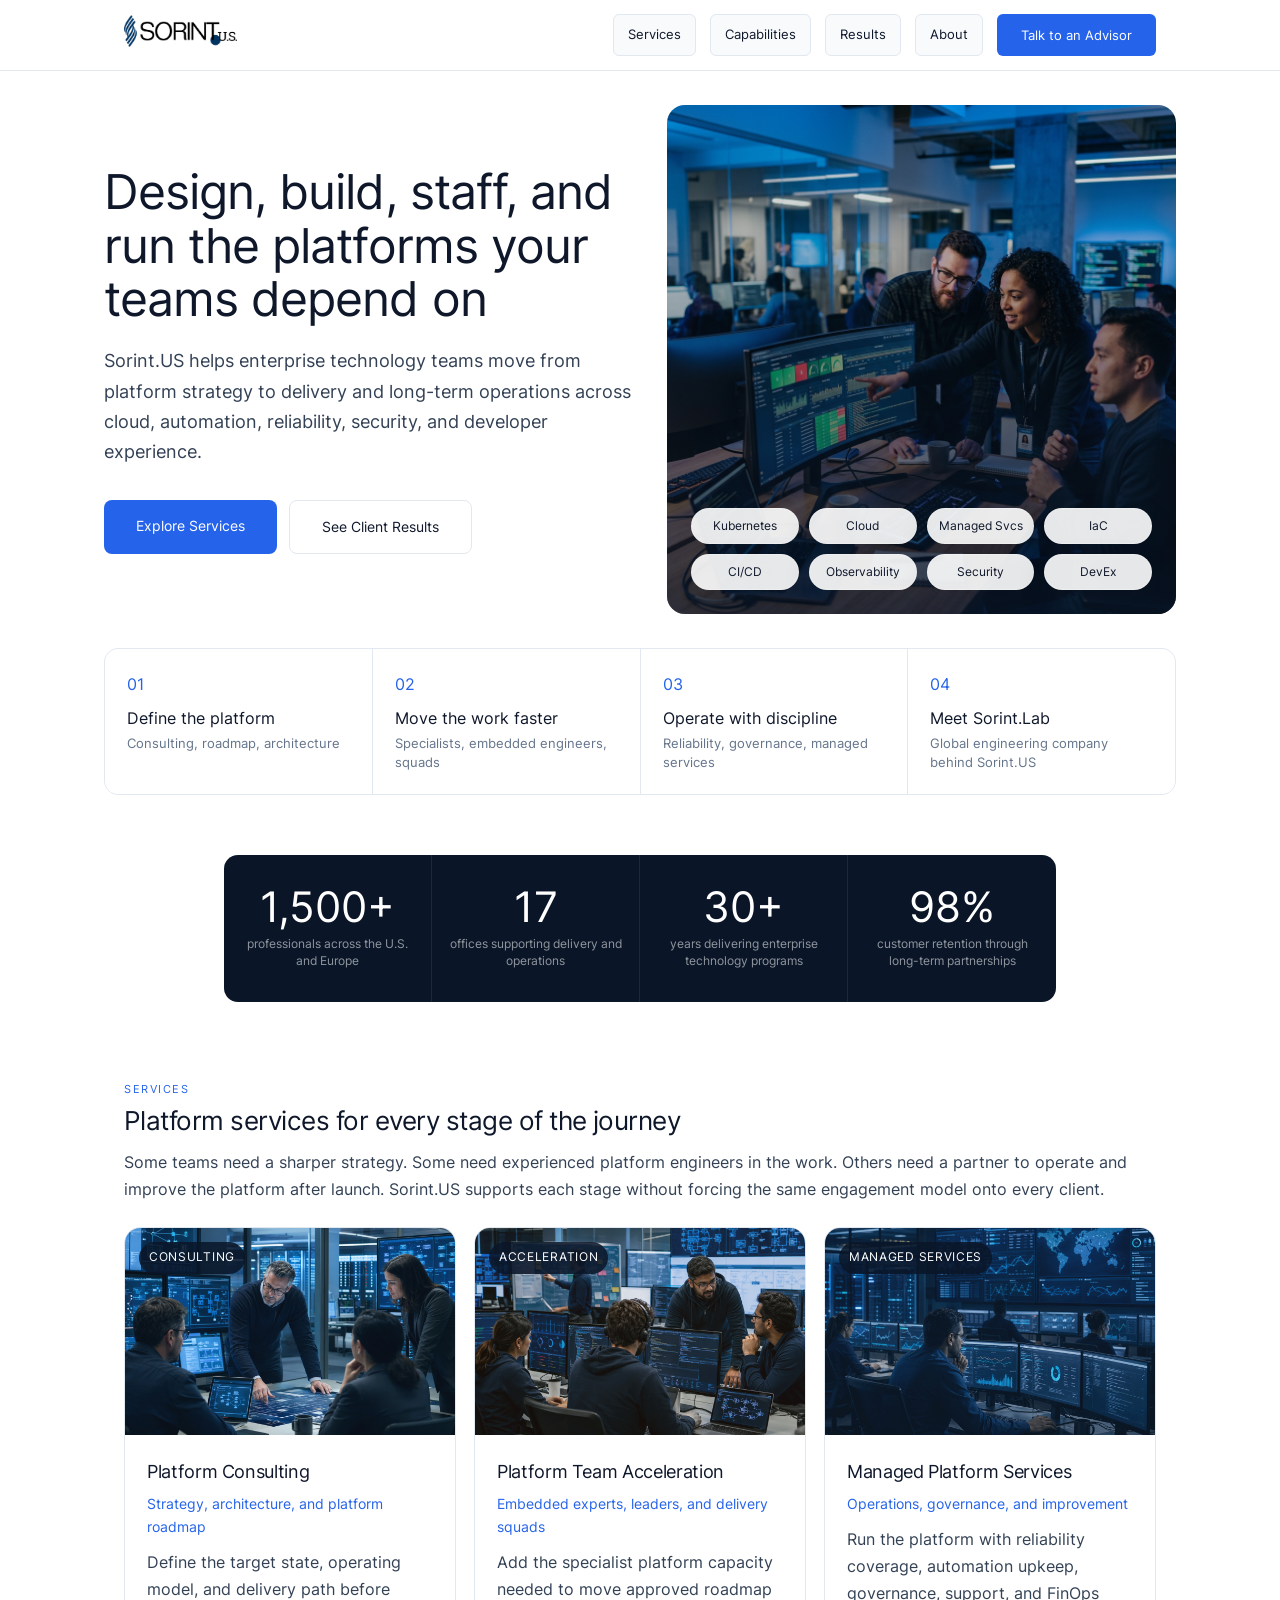
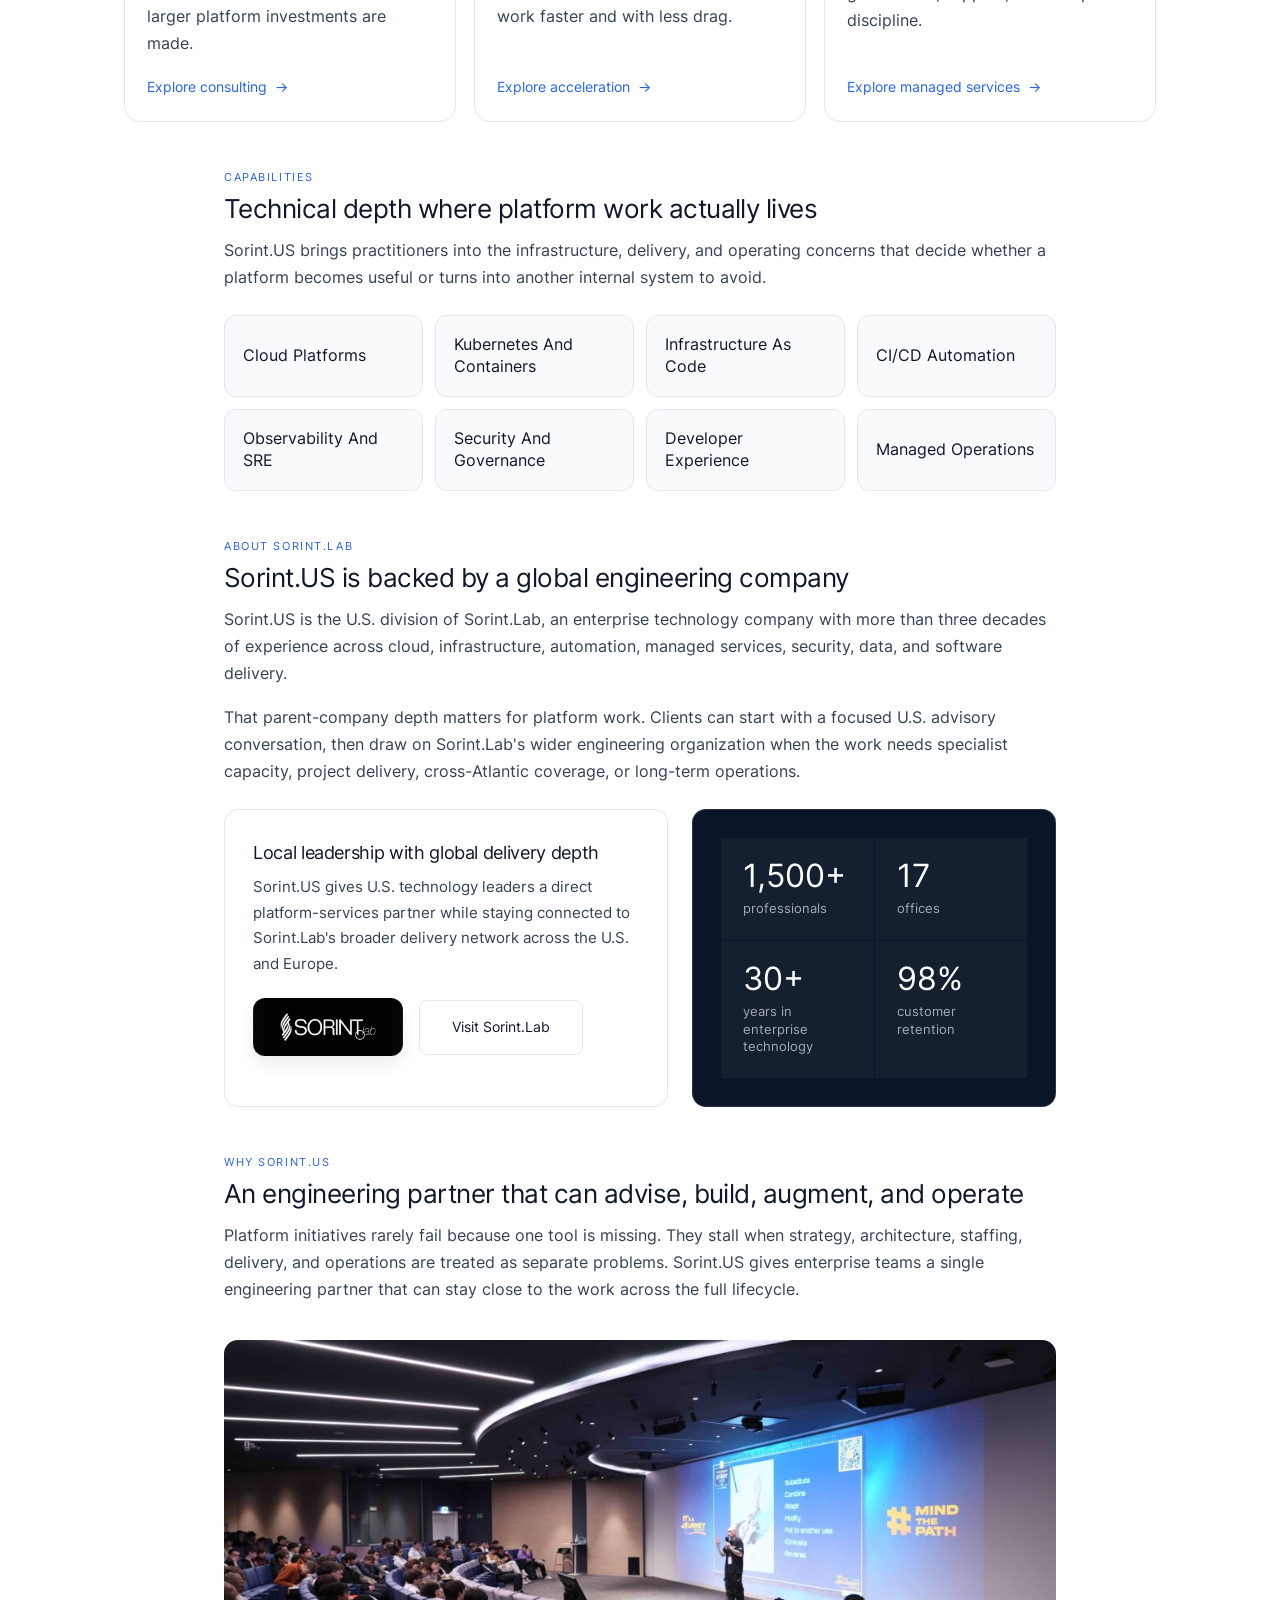
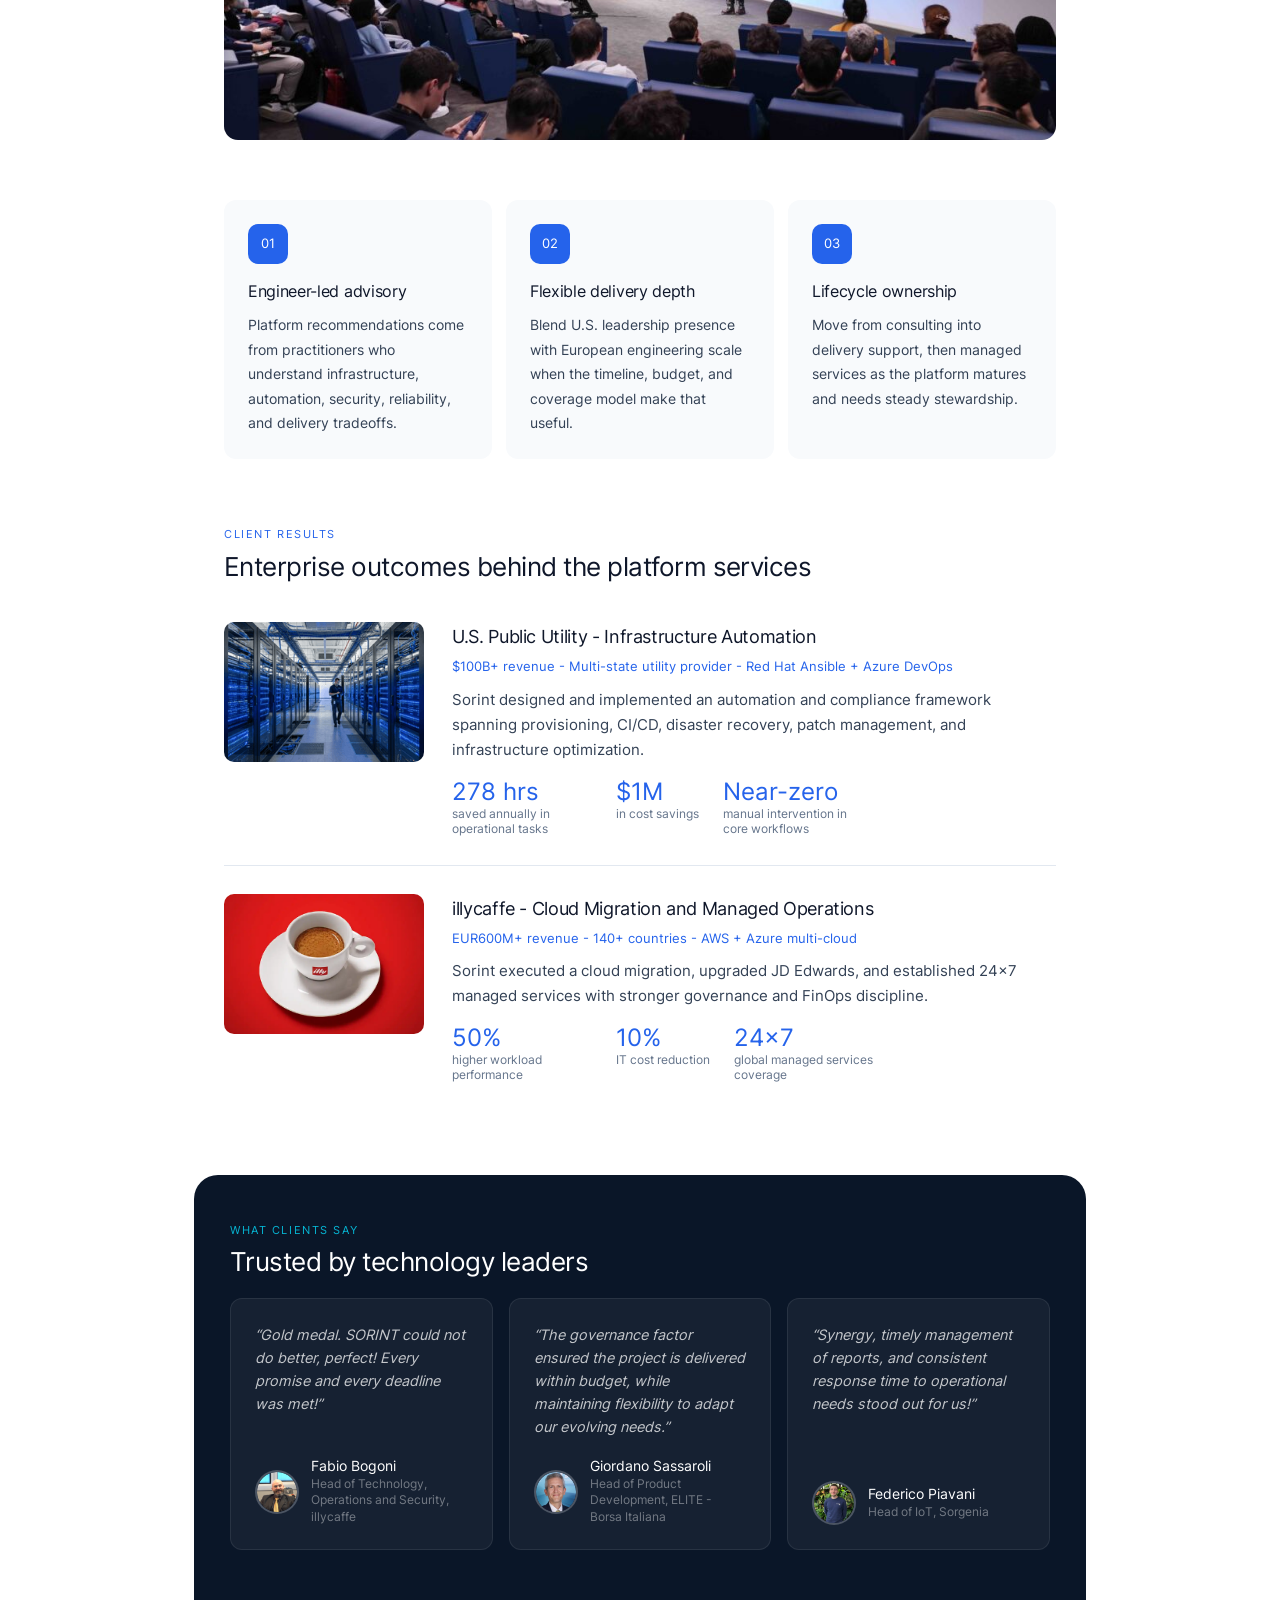
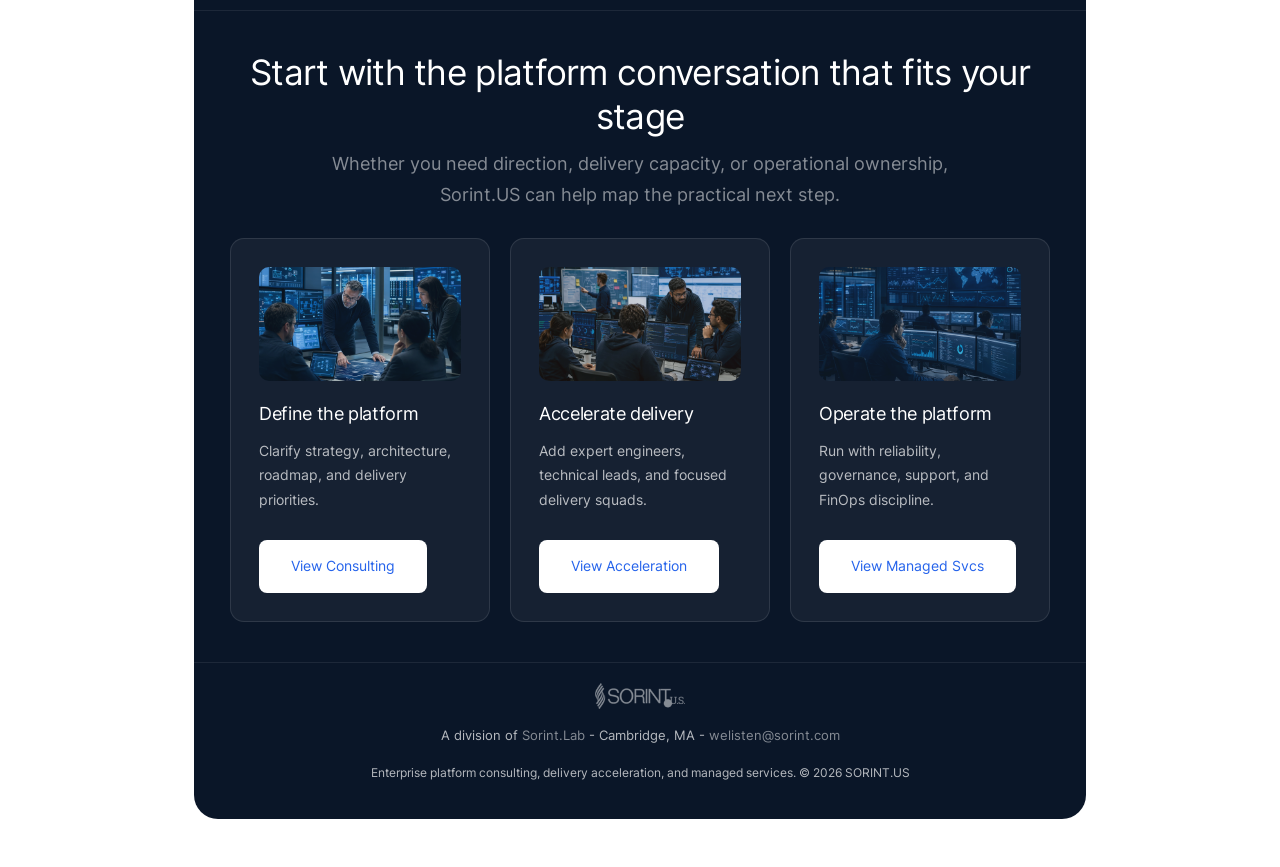
==== commit d2fd3696: "Build Sorint.US homepage" ====
--- a/index.html
+++ b/index.html
@@ -3,110 +3,335 @@
 <head>
   <meta charset="UTF-8">
   <meta name="viewport" content="width=device-width, initial-scale=1.0">
-  <title>Sorint.US Platform Pages</title>
-  <meta name="description" content="Explore Sorint.US platform service pages for consulting, platform team acceleration, and managed services.">
+  <title>Sorint.US | Enterprise Platform Engineering Services</title>
+  <meta name="description" content="Sorint.US helps enterprise teams design, build, staff, and run modern platforms across cloud, automation, reliability, security, and developer experience.">
   <link rel="icon" type="image/svg+xml" href="favicon.svg">
   <link rel="icon" href="favicon.ico" sizes="any">
-  <meta property="og:title" content="Sorint.US Platform Pages">
-  <meta property="og:description" content="Three Sorint.US landing pages for platform consulting, team acceleration, and managed services.">
+  <meta property="og:title" content="Sorint.US | Enterprise Platform Engineering Services">
+  <meta property="og:description" content="Engineer-led platform consulting, delivery acceleration, and managed services for enterprise technology teams.">
   <meta property="og:image" content="og-image.jpg">
   <meta property="og:url" content="./index.html">
   <meta property="og:type" content="website">
   <meta name="twitter:card" content="summary_large_image">
-  <meta name="twitter:title" content="Sorint.US Platform Pages">
-  <meta name="twitter:description" content="Three Sorint.US landing pages for platform consulting, team acceleration, and managed services.">
+  <meta name="twitter:title" content="Sorint.US | Enterprise Platform Engineering Services">
+  <meta name="twitter:description" content="Engineer-led platform consulting, delivery acceleration, and managed services for enterprise technology teams.">
   <meta name="twitter:image" content="og-image.jpg">
   <link rel="stylesheet" href="styles.css">
 </head>
 <body>
   <header class="site-header">
     <div class="wide">
-      <a href="https://sorint.com" target="_blank" rel="noopener">
+      <a href="index.html">
         <img src="images/SORINT.us-dark-blue-black-300x85.png" alt="SORINT.US">
       </a>
+      <div class="header-actions">
+        <a href="#services" class="header-link">Services</a>
+        <a href="#capabilities" class="header-link">Capabilities</a>
+        <a href="#results" class="header-link">Results</a>
+        <a href="#about" class="header-link">About</a>
+        <a href="#talk" class="header-cta">Talk to an Advisor</a>
+      </div>
     </div>
   </header>
 
-  <section class="hero hub-hero">
-    <div class="container hero-grid">
-      <div class="hero-text">
-        <span class="label">Landing Page Index</span>
-        <h1>Three platform stories,<br><span class="text-gradient">one Sorint system</span></h1>
-        <p class="subhead">
-          This hub lets you review the current Sorint.US landing-page variants side by side.
-          Each page keeps the same visual language, proof points, and enterprise tone while
-          shifting the offer around a different platform-services motion.
-        </p>
-        <nav class="jump-nav">
-          <a href="#pages">All Pages</a>
-          <a href="platform-consulting.html">Consulting</a>
-          <a href="platform-team-acceleration.html">Team Acceleration</a>
-          <a href="managed-services.html">Managed Services</a>
-        </nav>
-      </div>
-      <div class="hero-img-wrap">
-        <img src="images/team-collab.jpg" alt="Sorint platform team collaboration" class="hero-img">
-      </div>
-    </div>
-  </section>
-
-  <section id="pages">
+  <section class="hero home-hero">
+    <div class="wide home-hero-shell">
+      <div class="home-hero-main">
+        <div class="hero-text">
+          <h1>Design, build, staff, and run the platforms your teams depend on</h1>
+          <p class="subhead">
+            Sorint.US helps enterprise technology teams move from platform strategy to delivery
+            and long-term operations across cloud, automation, reliability, security, and developer experience.
+          </p>
+          <div class="hero-actions">
+            <a href="#services" class="btn btn-dark">Explore Services</a>
+            <a href="#results" class="btn btn-secondary">See Client Results</a>
+          </div>
+        </div>
+        <div class="home-hero-visual" aria-label="Sorint platform engineering service paths">
+          <img src="images/hero.jpg" alt="Sorint engineers collaborating on enterprise platform delivery">
+          <div class="hero-topic-cloud" aria-label="Platform engineering topics">
+            <span>Kubernetes</span>
+            <span>Cloud</span>
+            <span>Managed Svcs</span>
+            <span>IaC</span>
+            <span>CI/CD</span>
+            <span>Observability</span>
+            <span>Security</span>
+            <span>DevEx</span>
+          </div>
+        </div>
+      </div>
+
+      <div class="hero-service-strip" aria-label="Sorint.US platform service paths">
+        <a href="platform-consulting.html">
+          <span>01</span>
+          <strong>Define the platform</strong>
+          <em>Consulting, roadmap, architecture</em>
+        </a>
+        <a href="platform-team-acceleration.html">
+          <span>02</span>
+          <strong>Move the work faster</strong>
+          <em>Specialists, embedded engineers, squads</em>
+        </a>
+        <a href="managed-services.html">
+          <span>03</span>
+          <strong>Operate with discipline</strong>
+          <em>Reliability, governance, managed services</em>
+        </a>
+        <a href="#about">
+          <span>04</span>
+          <strong>Meet Sorint.Lab</strong>
+          <em>Global engineering company behind Sorint.US</em>
+        </a>
+      </div>
+    </div>
+  </section>
+
+  <section class="home-intro">
     <div class="container">
-      <span class="label">Page Directory</span>
-      <h2>Pick the narrative you want to test</h2>
+      <div class="stats-bar">
+        <div class="stat">
+          <div class="stat-number">1,500+</div>
+          <div class="stat-label">professionals across the U.S. and Europe</div>
+        </div>
+        <div class="stat">
+          <div class="stat-number">17</div>
+          <div class="stat-label">offices supporting delivery and operations</div>
+        </div>
+        <div class="stat">
+          <div class="stat-number">30+</div>
+          <div class="stat-label">years delivering enterprise technology programs</div>
+        </div>
+        <div class="stat">
+          <div class="stat-number">98%</div>
+          <div class="stat-label">customer retention through long-term partnerships</div>
+        </div>
+      </div>
+    </div>
+  </section>
+
+  <section id="services">
+    <div class="wide home-services">
+      <span class="label">Services</span>
+      <h2>Platform services for every stage of the journey</h2>
       <p>
-        The three pages below are designed to support different conversations with the same buyer set:
-        strategic consulting, platform team buildout, and long-term managed operations.
+        Some teams need a sharper strategy. Some need experienced platform engineers in the work.
+        Others need a partner to operate and improve the platform after launch. Sorint.US supports
+        each stage without forcing the same engagement model onto every client.
       </p>
 
       <div class="hub-card-grid">
         <a class="hub-card" href="platform-consulting.html">
           <div class="hub-card-image">
-            <img src="images/hero-platform-consulting.png" alt="Platform consulting page hero">
+            <img src="images/hero-platform-consulting.png" alt="Platform consulting strategy room">
             <span class="hub-card-badge">Consulting</span>
           </div>
           <div class="hub-card-body">
             <h3>Platform Consulting</h3>
-            <p class="hub-card-subtitle">Strategy, architecture, and operating-model design</p>
+            <p class="hub-card-subtitle">Strategy, architecture, and platform roadmap</p>
             <p>
-              For enterprise teams that need clarity first: assessments, target-state design,
-              platform roadmaps, golden paths, and the execution model behind the platform.
+              Define the target state, operating model, and delivery path before larger platform
+              investments are made.
             </p>
-            <span class="hub-card-link">Open page</span>
+            <span class="hub-card-link">Explore consulting</span>
           </div>
         </a>
 
         <a class="hub-card" href="platform-team-acceleration.html">
           <div class="hub-card-image">
-            <img src="images/hero-platform-team-acceleration.png" alt="Platform team acceleration page hero">
-            <span class="hub-card-badge">Team Acceleration</span>
+            <img src="images/hero-platform-team-acceleration.png" alt="Platform engineers accelerating delivery">
+            <span class="hub-card-badge">Acceleration</span>
           </div>
           <div class="hub-card-body">
             <h3>Platform Team Acceleration</h3>
-            <p class="hub-card-subtitle">Embedded experts, project squads, and selective augmentation</p>
+            <p class="hub-card-subtitle">Embedded experts, leaders, and delivery squads</p>
             <p>
-              For organizations that know the direction and now need the right platform engineers,
-              leadership support, or a focused delivery team to move the work faster.
+              Add the specialist platform capacity needed to move approved roadmap work faster
+              and with less drag.
             </p>
-            <span class="hub-card-link">Open page</span>
+            <span class="hub-card-link">Explore acceleration</span>
           </div>
         </a>
 
         <a class="hub-card" href="managed-services.html">
           <div class="hub-card-image">
-            <img src="images/hero-managed-platform-services.png" alt="Managed services page hero">
+            <img src="images/hero-managed-platform-services.png" alt="Managed platform operations center">
             <span class="hub-card-badge">Managed Services</span>
           </div>
           <div class="hub-card-body">
             <h3>Managed Platform Services</h3>
-            <p class="hub-card-subtitle">Operate, support, and improve the platform after launch</p>
+            <p class="hub-card-subtitle">Operations, governance, and improvement</p>
             <p>
-              For teams with a live platform that now needs operational coverage, reliability discipline,
-              governance, and continuous improvement without internal overload.
+              Run the platform with reliability coverage, automation upkeep, governance, support,
+              and FinOps discipline.
             </p>
-            <span class="hub-card-link">Open page</span>
-          </div>
-        </a>
+            <span class="hub-card-link">Explore managed services</span>
+          </div>
+        </a>
+      </div>
+    </div>
+  </section>
+
+  <section id="capabilities">
+    <div class="container">
+      <span class="label">Capabilities</span>
+      <h2>Technical depth where platform work actually lives</h2>
+      <p>
+        Sorint.US brings practitioners into the infrastructure, delivery, and operating concerns
+        that decide whether a platform becomes useful or turns into another internal system to avoid.
+      </p>
+
+      <div class="capability-grid">
+        <div class="capability-item">Cloud Platforms</div>
+        <div class="capability-item">Kubernetes And Containers</div>
+        <div class="capability-item">Infrastructure As Code</div>
+        <div class="capability-item">CI/CD Automation</div>
+        <div class="capability-item">Observability And SRE</div>
+        <div class="capability-item">Security And Governance</div>
+        <div class="capability-item">Developer Experience</div>
+        <div class="capability-item">Managed Operations</div>
+      </div>
+    </div>
+  </section>
+
+  <section id="about">
+    <div class="container">
+      <span class="label">About Sorint.Lab</span>
+      <h2>Sorint.US is backed by a global engineering company</h2>
+      <p>
+        Sorint.US is the U.S. division of Sorint.Lab, an enterprise technology company with more
+        than three decades of experience across cloud, infrastructure, automation, managed services,
+        security, data, and software delivery.
+      </p>
+      <p>
+        That parent-company depth matters for platform work. Clients can start with a focused U.S.
+        advisory conversation, then draw on Sorint.Lab's wider engineering organization when the work
+        needs specialist capacity, project delivery, cross-Atlantic coverage, or long-term operations.
+      </p>
+
+      <div class="about-grid">
+        <div class="about-copy">
+          <h3>Local leadership with global delivery depth</h3>
+          <p>
+            Sorint.US gives U.S. technology leaders a direct platform-services partner while staying
+            connected to Sorint.Lab's broader delivery network across the U.S. and Europe.
+          </p>
+          <div class="about-logo-cta">
+            <span class="about-logo-frame">
+              <img src="images/sorint-lab-logo.png" alt="Sorint.Lab">
+            </span>
+            <a href="https://www.sorint.com" class="btn btn-secondary" target="_blank" rel="noopener">Visit Sorint.Lab</a>
+          </div>
+        </div>
+        <div class="about-proof">
+          <div>
+            <strong>1,500+</strong>
+            <span>professionals</span>
+          </div>
+          <div>
+            <strong>17</strong>
+            <span>offices</span>
+          </div>
+          <div>
+            <strong>30+</strong>
+            <span>years in enterprise technology</span>
+          </div>
+          <div>
+            <strong>98%</strong>
+            <span>customer retention</span>
+          </div>
+        </div>
+      </div>
+    </div>
+  </section>
+
+  <section id="proof">
+    <div class="container">
+      <span class="label">Why Sorint.US</span>
+      <h2>An engineering partner that can advise, build, augment, and operate</h2>
+      <p>
+        Platform initiatives rarely fail because one tool is missing. They stall when strategy,
+        architecture, staffing, delivery, and operations are treated as separate problems. Sorint.US
+        gives enterprise teams a single engineering partner that can stay close to the work across
+        the full lifecycle.
+      </p>
+
+      <img src="images/team-collab.jpg" alt="Sorint platform team collaboration" class="section-photo">
+
+      <div class="diff-grid" style="margin-top: 32px;">
+        <div class="diff-card">
+          <div class="diff-icon">01</div>
+          <h3>Engineer-led advisory</h3>
+          <p>Platform recommendations come from practitioners who understand infrastructure, automation, security, reliability, and delivery tradeoffs.</p>
+        </div>
+        <div class="diff-card">
+          <div class="diff-icon">02</div>
+          <h3>Flexible delivery depth</h3>
+          <p>Blend U.S. leadership presence with European engineering scale when the timeline, budget, and coverage model make that useful.</p>
+        </div>
+        <div class="diff-card">
+          <div class="diff-icon">03</div>
+          <h3>Lifecycle ownership</h3>
+          <p>Move from consulting into delivery support, then managed services as the platform matures and needs steady stewardship.</p>
+        </div>
+      </div>
+    </div>
+  </section>
+
+  <section id="results">
+    <div class="container">
+      <span class="label">Client Results</span>
+      <h2>Enterprise outcomes behind the platform services</h2>
+
+      <div class="case-study">
+        <div class="case-study-img">
+          <img src="images/case-datacenter.jpg" alt="Enterprise data center infrastructure">
+        </div>
+        <div class="case-study-body">
+          <h3>U.S. Public Utility - Infrastructure Automation</h3>
+          <p class="case-study-meta">$100B+ revenue - Multi-state utility provider - Red Hat Ansible + Azure DevOps</p>
+          <p>Sorint designed and implemented an automation and compliance framework spanning provisioning, CI/CD, disaster recovery, patch management, and infrastructure optimization.</p>
+          <div class="case-study-results">
+            <div class="case-result">
+              <div class="case-result-num">278 hrs</div>
+              <div class="case-result-label">saved annually in operational tasks</div>
+            </div>
+            <div class="case-result">
+              <div class="case-result-num">$1M</div>
+              <div class="case-result-label">in cost savings</div>
+            </div>
+            <div class="case-result">
+              <div class="case-result-num">Near-zero</div>
+              <div class="case-result-label">manual intervention in core workflows</div>
+            </div>
+          </div>
+        </div>
+      </div>
+
+      <div class="case-study">
+        <div class="case-study-img">
+          <img src="images/Picture-2.png" alt="illycaffe">
+        </div>
+        <div class="case-study-body">
+          <h3>illycaffe - Cloud Migration and Managed Operations</h3>
+          <p class="case-study-meta">EUR600M+ revenue - 140+ countries - AWS + Azure multi-cloud</p>
+          <p>Sorint executed a cloud migration, upgraded JD Edwards, and established 24x7 managed services with stronger governance and FinOps discipline.</p>
+          <div class="case-study-results">
+            <div class="case-result">
+              <div class="case-result-num">50%</div>
+              <div class="case-result-label">higher workload performance</div>
+            </div>
+            <div class="case-result">
+              <div class="case-result-num">10%</div>
+              <div class="case-result-label">IT cost reduction</div>
+            </div>
+            <div class="case-result">
+              <div class="case-result-num">24x7</div>
+              <div class="case-result-label">global managed services coverage</div>
+            </div>
+          </div>
+        </div>
       </div>
     </div>
   </section>
@@ -115,38 +340,79 @@
     <div class="dark-card">
       <section>
         <div>
-          <span class="label">How To Use</span>
-          <h2>Review the pages as separate offers</h2>
-          <div class="process-grid">
-            <div class="process-step">
-              <div class="process-num">01</div>
-              <h3>Consulting</h3>
-              <p>Use when the conversation begins with strategy, architecture, and platform direction.</p>
-            </div>
-            <div class="process-step">
-              <div class="process-num">02</div>
-              <h3>Acceleration</h3>
-              <p>Use when the platform strategy is set and the buyer needs hands-on experts or a project team.</p>
-            </div>
-            <div class="process-step">
-              <div class="process-num">03</div>
-              <h3>Managed</h3>
-              <p>Use when the platform exists and the challenge is operating it well over time.</p>
-            </div>
-            <div class="process-step">
-              <div class="process-num">04</div>
-              <h3>Compare</h3>
-              <p>Each landing page includes an `Index` button in the header so you can move back to this hub quickly.</p>
+          <span class="label">What Clients Say</span>
+          <h2>Trusted by technology leaders</h2>
+
+          <div class="testimonial-grid">
+            <div class="testimonial-card">
+              <blockquote>&ldquo;Gold medal. SORINT could not do better, perfect! Every promise and every deadline was met!&rdquo;</blockquote>
+              <div class="testimonial-author">
+                <img src="images/Fabio-Bogoni-80x80.png" alt="Fabio Bogoni">
+                <div>
+                  <strong>Fabio Bogoni</strong>
+                  <span>Head of Technology, Operations and Security, illycaffe</span>
+                </div>
+              </div>
+            </div>
+
+            <div class="testimonial-card">
+              <blockquote>&ldquo;The governance factor ensured the project is delivered within budget, while maintaining flexibility to adapt our evolving needs.&rdquo;</blockquote>
+              <div class="testimonial-author">
+                <img src="images/Giordano-Sassaroli-80x80.png" alt="Giordano Sassaroli">
+                <div>
+                  <strong>Giordano Sassaroli</strong>
+                  <span>Head of Product Development, ELITE - Borsa Italiana</span>
+                </div>
+              </div>
+            </div>
+
+            <div class="testimonial-card">
+              <blockquote>&ldquo;Synergy, timely management of reports, and consistent response time to operational needs stood out for us!&rdquo;</blockquote>
+              <div class="testimonial-author">
+                <img src="images/Federico-Piavani-78x80.png" alt="Federico Piavani">
+                <div>
+                  <strong>Federico Piavani</strong>
+                  <span>Head of IoT, Sorgenia</span>
+                </div>
+              </div>
             </div>
           </div>
         </div>
       </section>
+
+      <div class="final-cta" id="talk">
+        <div>
+          <h2>Start with the platform conversation that fits your stage</h2>
+          <p class="subhead" style="margin: 0 auto 12px;">Whether you need direction, delivery capacity, or operational ownership, Sorint.US can help map the practical next step.</p>
+
+          <div class="final-cta-grid home-cta-grid">
+            <div class="final-cta-box">
+              <img src="images/hero-platform-consulting.png" alt="Platform consulting" class="final-cta-img">
+              <h3>Define the platform</h3>
+              <p>Clarify strategy, architecture, roadmap, and delivery priorities.</p>
+              <a href="platform-consulting.html" class="btn" style="margin-top: 12px;">View Consulting</a>
+            </div>
+            <div class="final-cta-box">
+              <img src="images/hero-platform-team-acceleration.png" alt="Platform team acceleration" class="final-cta-img">
+              <h3>Accelerate delivery</h3>
+              <p>Add expert engineers, technical leads, and focused delivery squads.</p>
+              <a href="platform-team-acceleration.html" class="btn" style="margin-top: 12px;">View Acceleration</a>
+            </div>
+            <div class="final-cta-box">
+              <img src="images/hero-managed-platform-services.png" alt="Managed platform services" class="final-cta-img">
+              <h3>Operate the platform</h3>
+              <p>Run with reliability, governance, support, and FinOps discipline.</p>
+              <a href="managed-services.html" class="btn" style="margin-top: 12px;">View Managed Svcs</a>
+            </div>
+          </div>
+        </div>
+      </div>
 
       <footer>
         <div>
           <img src="images/SORINT.us-dark-blue-black-150x43.png" alt="SORINT.US"><br>
           <p>A division of <a href="https://www.sorint.com" target="_blank" rel="noopener">Sorint.Lab</a> - Cambridge, MA - <a href="mailto:welisten@sorint.com">welisten@sorint.com</a></p>
-          <p style="margin-top: 8px; font-size: 0.75rem;">Local landing-page index for Sorint.US platform variants. &copy; 2026 SORINT.US</p>
+          <p style="margin-top: 8px; font-size: 0.75rem;">Enterprise platform consulting, delivery acceleration, and managed services. &copy; 2026 SORINT.US</p>
         </div>
       </footer>
     </div>
--- a/styles.css
+++ b/styles.css
@@ -32,6 +32,7 @@
   --text-dark: #0f172a;
   --text: #334155;
   --text-light: #64748b;
+  --text-muted: rgba(255,255,255,0.64);
   --border: #e2e8f0;
   --bg: #ffffff;
   --bg-off: #f8fafc;
@@ -57,6 +58,10 @@
 
 section { padding: 40px 0; }
 section + section { padding-top: 0; }
+section[id],
+.final-cta[id] {
+  scroll-margin-top: 86px;
+}
 
 /* --- Typography --- */
 h1, h2, h3 {
@@ -179,6 +184,144 @@
 .hub-hero .hero-img {
   width: 340px;
   height: 280px;
+}
+
+.home-hero {
+  padding: 34px 0 28px;
+}
+
+.home-hero-shell {
+  max-width: 1120px;
+}
+
+.home-hero-main {
+  display: grid;
+  grid-template-columns: minmax(0, 1.02fr) minmax(360px, 0.98fr);
+  gap: 34px;
+  align-items: center;
+}
+
+.home-hero h1 {
+  max-width: 720px;
+  font-size: 3rem;
+}
+
+.hero-actions {
+  display: flex;
+  flex-wrap: wrap;
+  gap: 12px;
+}
+
+.btn.btn-secondary {
+  background: var(--bg);
+  color: var(--text-dark);
+  border: 1px solid var(--border);
+}
+
+.btn.btn-secondary:hover {
+  background: var(--bg-off);
+}
+
+.home-hero-visual {
+  position: relative;
+  min-height: 420px;
+  border-radius: 18px;
+  overflow: hidden;
+  background: var(--navy);
+}
+
+.home-hero-visual::after {
+  content: '';
+  position: absolute;
+  inset: 0;
+  background: linear-gradient(180deg, rgba(10,22,40,0.02) 0%, rgba(10,22,40,0.78) 100%);
+}
+
+.home-hero-visual img {
+  width: 100%;
+  height: 100%;
+  min-height: 420px;
+  object-fit: cover;
+  display: block;
+}
+
+.hero-topic-cloud {
+  position: absolute;
+  left: 24px;
+  right: 24px;
+  bottom: 24px;
+  z-index: 1;
+  display: grid;
+  grid-template-columns: repeat(4, minmax(0, 1fr));
+  gap: 10px;
+}
+
+.hero-topic-cloud span {
+  display: inline-flex;
+  align-items: center;
+  justify-content: center;
+  min-height: 36px;
+  padding: 8px 13px;
+  border: 1px solid rgba(255,255,255,0.28);
+  border-radius: 999px;
+  background: rgba(255,255,255,0.9);
+  color: var(--text-dark);
+  font-size: 0.76rem;
+  font-weight: 800;
+  line-height: 1.2;
+  white-space: nowrap;
+  box-shadow: 0 12px 28px rgba(10, 22, 40, 0.18);
+}
+
+.hero-service-strip {
+  display: grid;
+  grid-template-columns: repeat(4, 1fr);
+  gap: 1px;
+  margin-top: 34px;
+  overflow: hidden;
+  border: 1px solid var(--border);
+  border-radius: 14px;
+  background: var(--border);
+}
+
+.hero-service-strip a {
+  display: block;
+  padding: 22px;
+  background: var(--bg);
+  text-decoration: none;
+  color: inherit;
+  transition: background 0.15s;
+}
+
+.hero-service-strip a:hover {
+  background: var(--bg-off);
+}
+
+.hero-service-strip span {
+  display: block;
+  margin-bottom: 10px;
+  color: var(--blue);
+  font-family: 'SORINTTitles', 'Inter', sans-serif;
+  font-weight: 800;
+}
+
+.hero-service-strip strong {
+  display: block;
+  margin-bottom: 4px;
+  color: var(--text-dark);
+  line-height: 1.35;
+}
+
+.hero-service-strip em {
+  display: block;
+  color: var(--text-light);
+  font-size: 0.82rem;
+  font-style: normal;
+  line-height: 1.45;
+}
+
+.home-intro {
+  padding-top: 0;
 }
 
 .jump-nav { display: flex; flex-wrap: wrap; gap: 6px; }
@@ -434,6 +577,7 @@
 .hub-card-grid {
   display: grid;
   grid-template-columns: repeat(3, 1fr);
+  align-items: stretch;
   gap: 18px;
   margin-top: 24px;
 }
@@ -484,6 +628,9 @@
 }
 
 .hub-card-body {
+  display: flex;
+  flex: 1;
+  flex-direction: column;
   padding: 22px;
 }
 
@@ -506,6 +653,7 @@
   display: inline-flex;
   align-items: center;
   gap: 8px;
+  margin-top: auto;
   color: var(--blue);
   font-size: 0.85rem;
   font-weight: 800;
@@ -513,6 +661,107 @@
 
 .hub-card-link::after {
   content: '\2192';
+}
+
+.capability-grid {
+  display: grid;
+  grid-template-columns: repeat(4, 1fr);
+  gap: 12px;
+  margin-top: 24px;
+}
+
+.capability-item {
+  min-height: 82px;
+  display: flex;
+  align-items: center;
+  padding: 18px;
+  border: 1px solid var(--border);
+  border-radius: 12px;
+  background: var(--bg-off);
+  color: var(--text-dark);
+  font-weight: 700;
+  line-height: 1.35;
+}
+
+.about-grid {
+  display: grid;
+  grid-template-columns: minmax(0, 1.1fr) minmax(280px, 0.9fr);
+  gap: 24px;
+  align-items: stretch;
+  margin-top: 24px;
+}
+
+.about-copy,
+.about-proof {
+  border-radius: 14px;
+  padding: 28px;
+}
+
+.about-copy {
+  border: 1px solid var(--border);
+  background: var(--bg);
+}
+
+.about-copy p {
+  font-size: 0.94rem;
+}
+
+.about-logo-cta {
+  display: flex;
+  flex-wrap: wrap;
+  gap: 16px;
+  align-items: center;
+  margin-top: 22px;
+}
+
+.about-logo-frame {
+  display: inline-flex;
+  align-items: center;
+  justify-content: center;
+  width: 150px;
+  height: 58px;
+  overflow: hidden;
+  border-radius: 12px;
+  background: #050505;
+  box-shadow: inset 0 0 0 1px rgba(255,255,255,0.08), 0 8px 18px rgba(15,23,42,0.08);
+}
+
+.about-logo-frame img {
+  width: 128px;
+  height: auto;
+  display: block;
+}
+
+.about-proof {
+  display: grid;
+  grid-template-columns: 1fr 1fr;
+  gap: 1px;
+  overflow: hidden;
+  background: rgba(255,255,255,0.12);
+  border: 1px solid rgba(255,255,255,0.12);
+  background-color: var(--navy);
+  color: #fff;
+}
+
+.about-proof div {
+  padding: 22px;
+  background: rgba(255,255,255,0.04);
+}
+
+.about-proof strong {
+  display: block;
+  color: #fff;
+  font-family: 'SORINTTitles', 'Inter', sans-serif;
+  font-size: 2rem;
+  line-height: 1;
+  margin-bottom: 8px;
+}
+
+.about-proof span {
+  display: block;
+  color: rgba(255,255,255,0.62);
+  font-size: 0.82rem;
+  line-height: 1.35;
 }
 
 /* --- Role Cards --- */
@@ -665,7 +914,8 @@
   display: flex;
   align-items: center;
   justify-content: center;
-  font-size: 1.15rem;
+  font-size: 0.8rem;
+  font-weight: 800;
   color: #fff;
   margin-bottom: 14px;
 }
@@ -686,7 +936,14 @@
   text-align: left;
 }
 
+.home-cta-grid {
+  grid-template-columns: repeat(3, 1fr);
+  max-width: 900px;
+}
+
 .final-cta-box {
+  display: flex;
+  flex-direction: column;
   background: rgba(255,255,255,0.05);
   border: 1px solid rgba(255,255,255,0.1);
   border-radius: 14px;
@@ -694,6 +951,20 @@
 }
 .final-cta-box h3 { color: #fff; margin-bottom: 10px; font-size: 1.1rem; }
 .final-cta-box p { color: rgba(255,255,255,0.55); font-size: 0.9rem; }
+.final-cta-box .btn {
+  align-self: flex-start;
+  margin-top: auto;
+  white-space: nowrap;
+}
+
+.final-cta-img {
+  width: 100%;
+  aspect-ratio: 16 / 9;
+  object-fit: cover;
+  border-radius: 10px;
+  margin-bottom: 18px;
+  opacity: 0.9;
+}
 
 /* --- Email form --- */
 .email-form { display: flex; gap: 8px; margin-top: 16px; }
@@ -886,6 +1157,11 @@
   /* Hero */
   .hero { padding: 32px 0; }
   .hero-grid { grid-template-columns: 1fr; gap: 24px; padding: 0 24px; }
+  .home-hero-main { grid-template-columns: 1fr; }
+  .home-hero h1 { font-size: 2.1rem; }
+  .home-hero-visual,
+  .home-hero-visual img { min-height: 320px; }
+  .hero-service-strip { grid-template-columns: 1fr 1fr; }
   .hero-img-wrap { justify-content: center; }
   .hero-img { width: 260px; height: 260px; }
 
@@ -909,6 +1185,8 @@
   .service-grid { grid-template-columns: 1fr; }
   .engagement-grid { grid-template-columns: 1fr; }
   .process-grid { grid-template-columns: 1fr; }
+  .capability-grid { grid-template-columns: 1fr 1fr; }
+  .about-grid { grid-template-columns: 1fr; }
   .diff-grid { grid-template-columns: 1fr; }
   .final-cta-grid { grid-template-columns: 1fr; }
   .testimonial-grid { grid-template-columns: 1fr; }
@@ -950,8 +1228,17 @@
   .container { padding: 0 16px; }
   .hero-img { width: 220px; height: 220px; }
   .hub-hero .hero-img { width: 220px; height: 180px; }
+  .home-hero h1 { font-size: 1.72rem; }
+  .hero-actions .btn { width: 100%; text-align: center; }
+  .home-hero-visual,
+  .home-hero-visual img { min-height: 280px; }
+  .hero-topic-cloud { left: 14px; right: 14px; bottom: 14px; gap: 7px; }
+  .hero-topic-cloud span { min-height: 30px; padding: 7px 10px; font-size: 0.68rem; }
+  .hero-service-strip { grid-template-columns: 1fr; }
+  .about-proof { grid-template-columns: 1fr; }
   .jump-nav a { font-size: 0.65rem; padding: 4px 8px; }
   .case-result-num { font-size: 1.2rem; }
+  .capability-grid { grid-template-columns: 1fr; }
 }
 
 /* --- Print --- */
